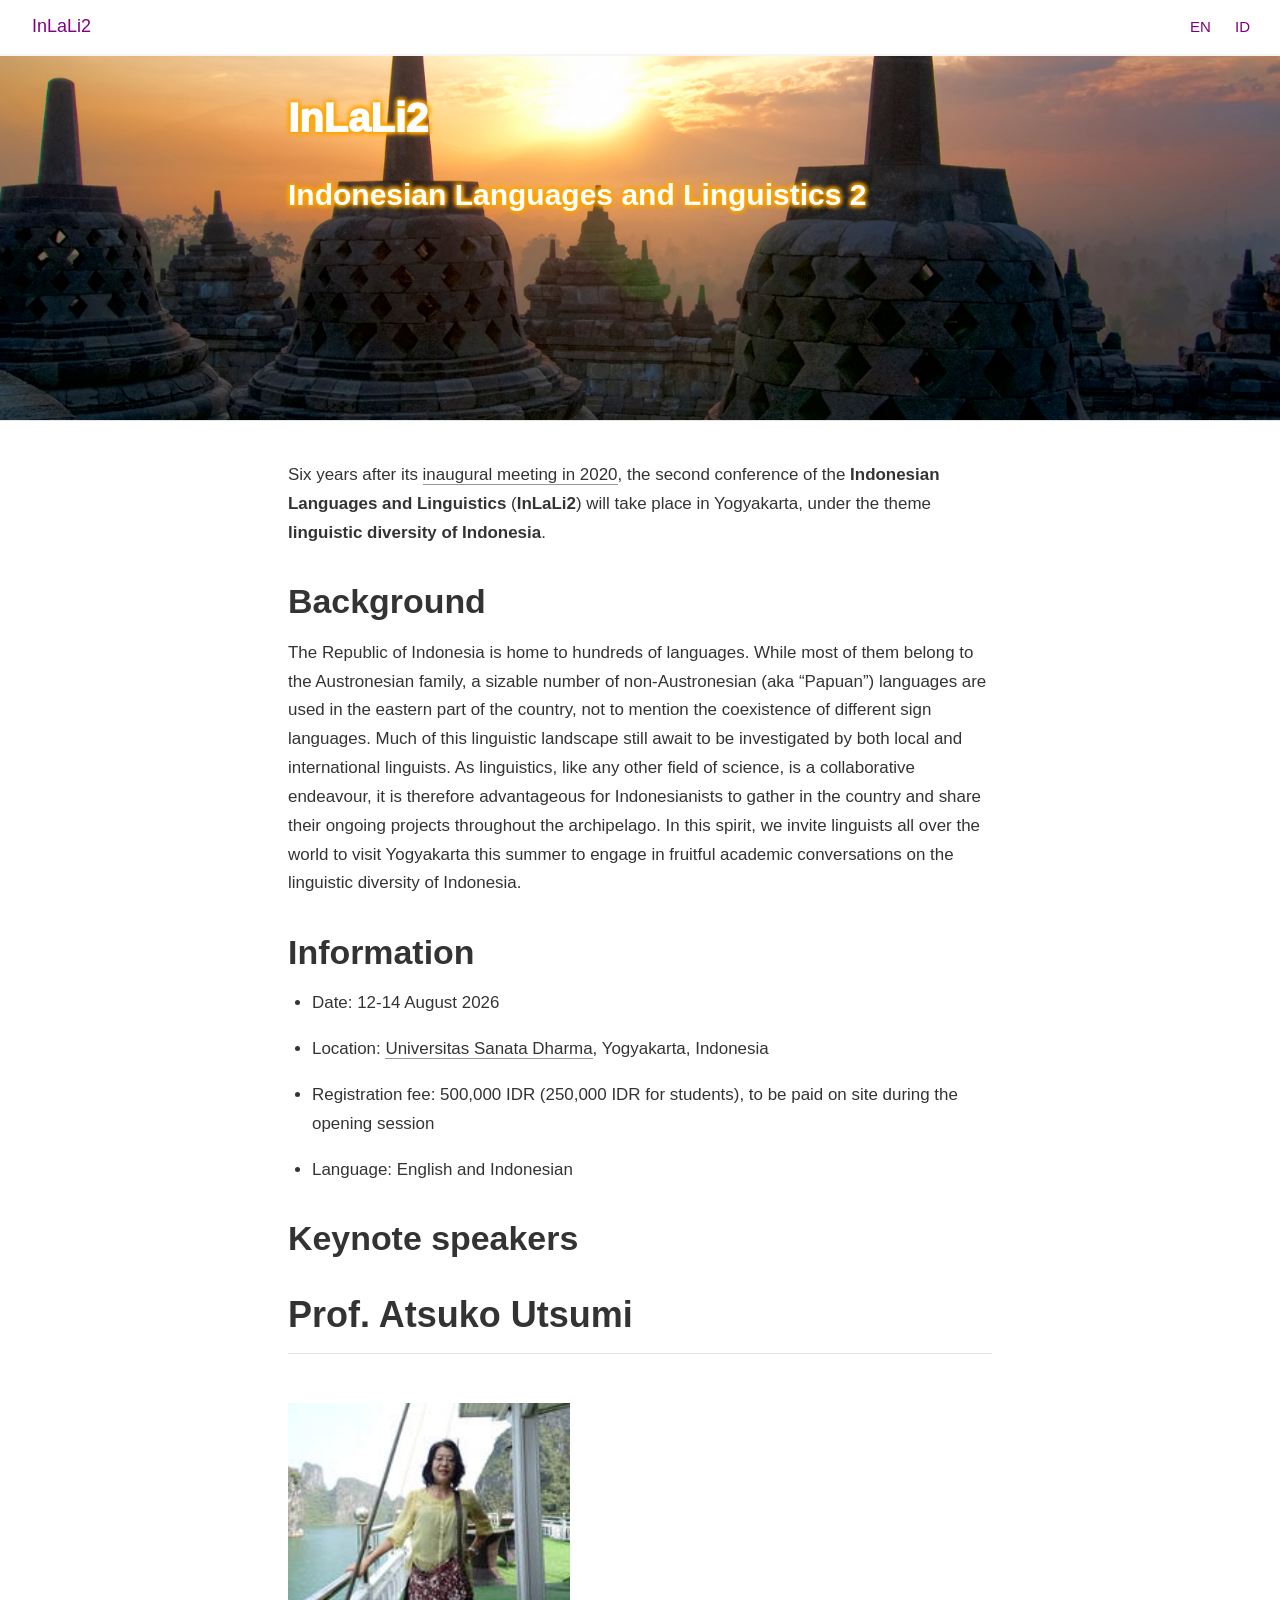
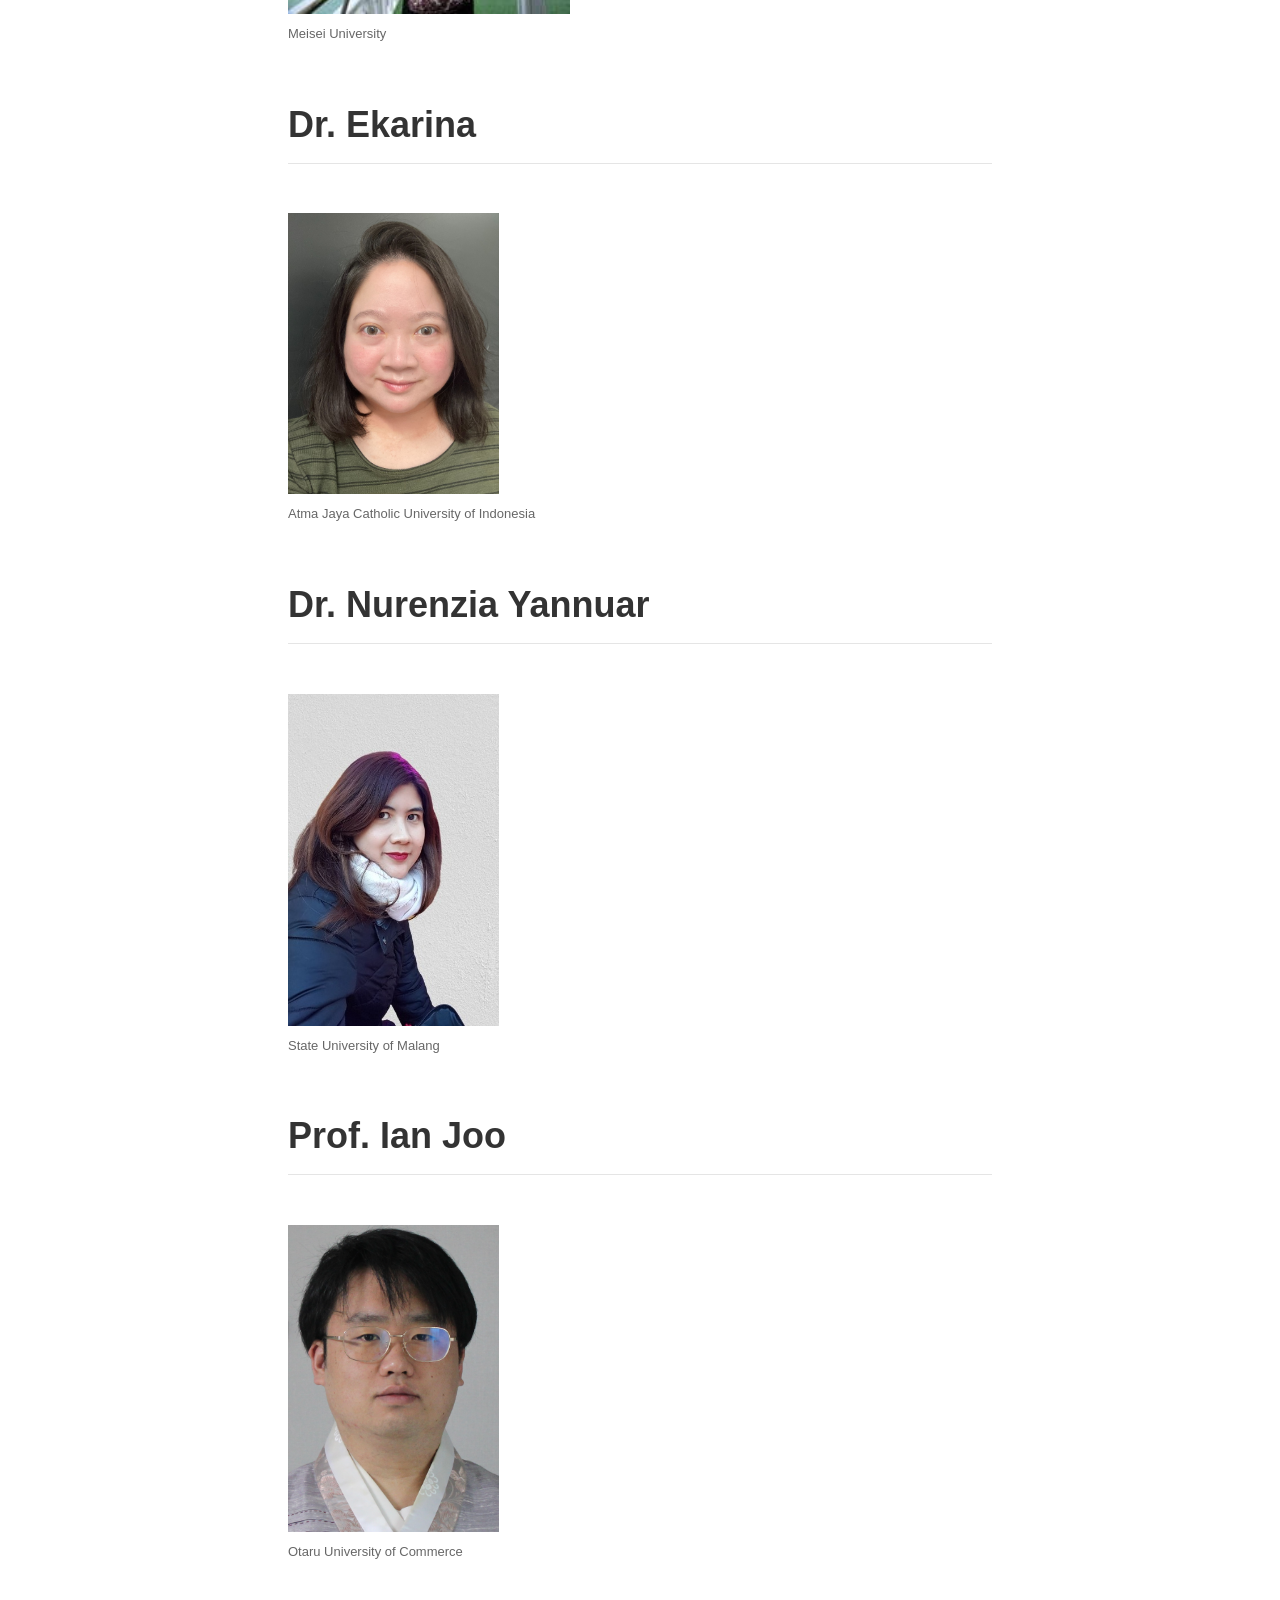
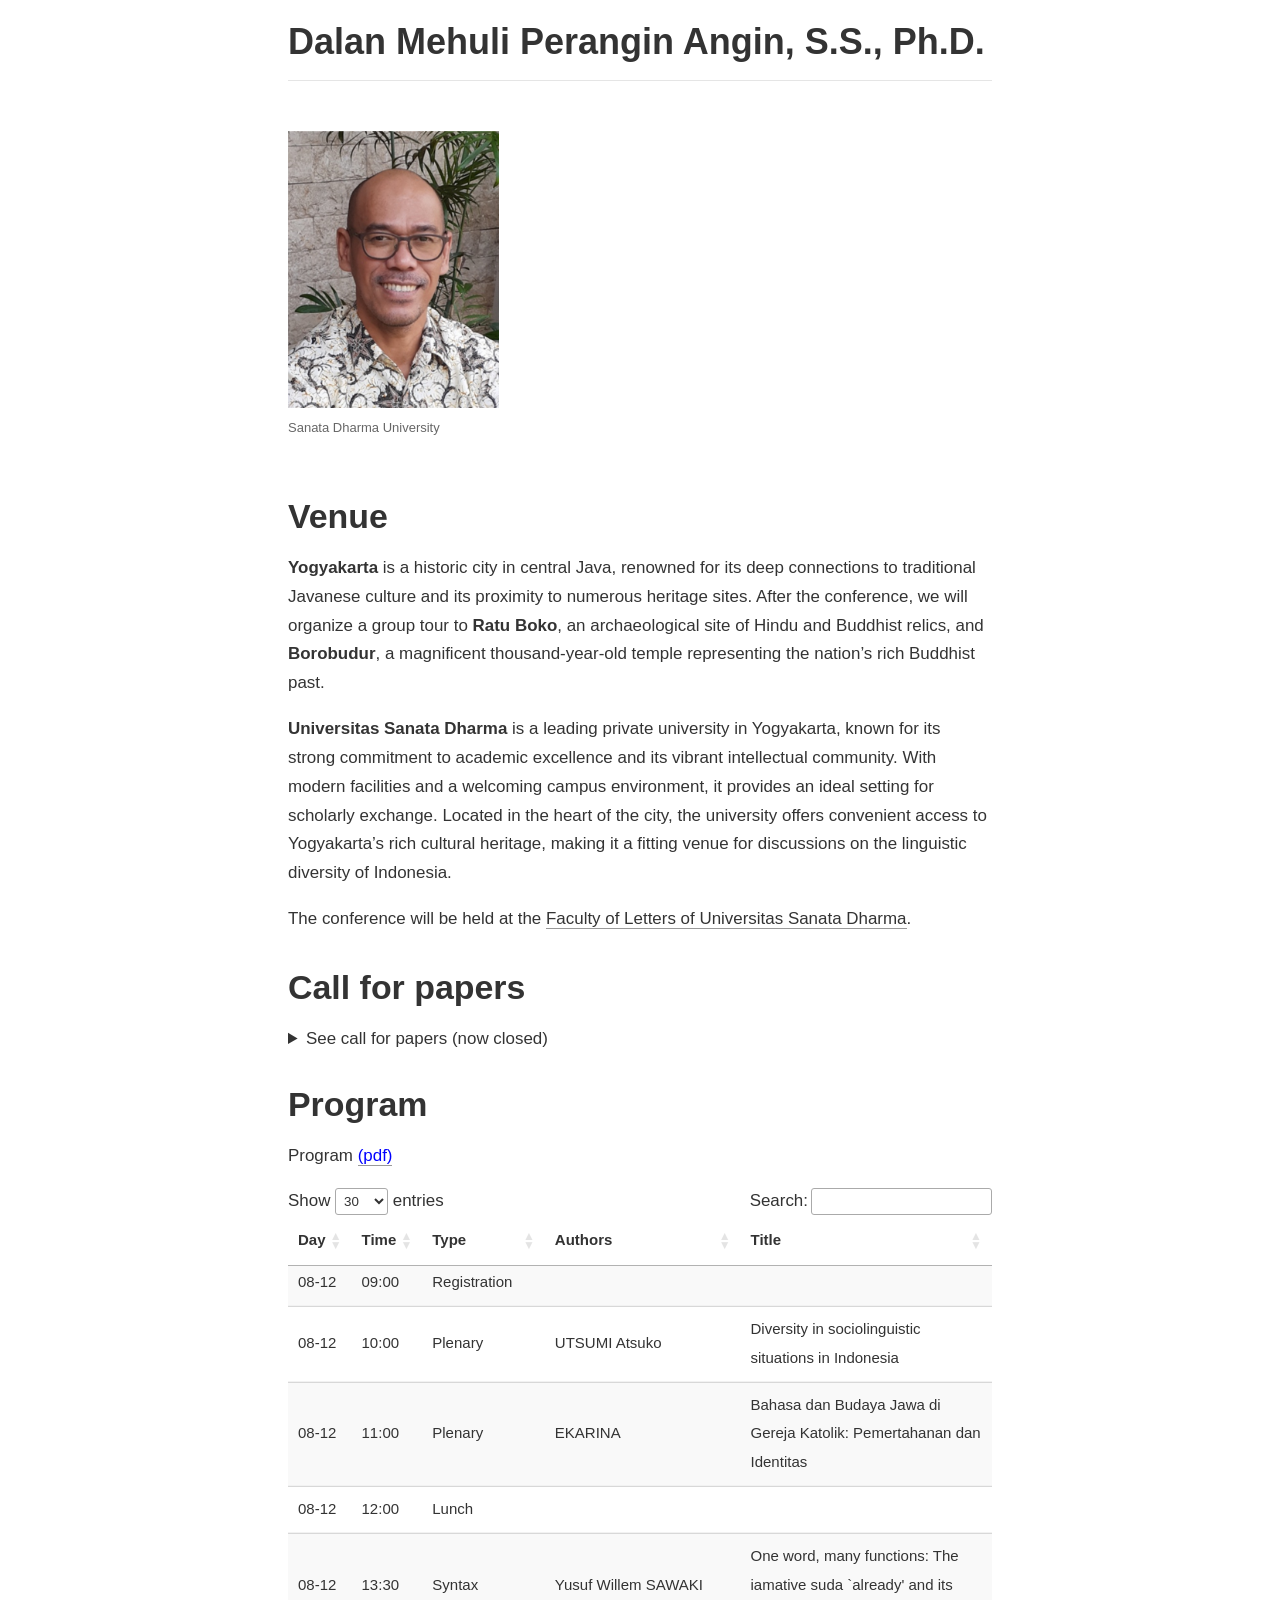
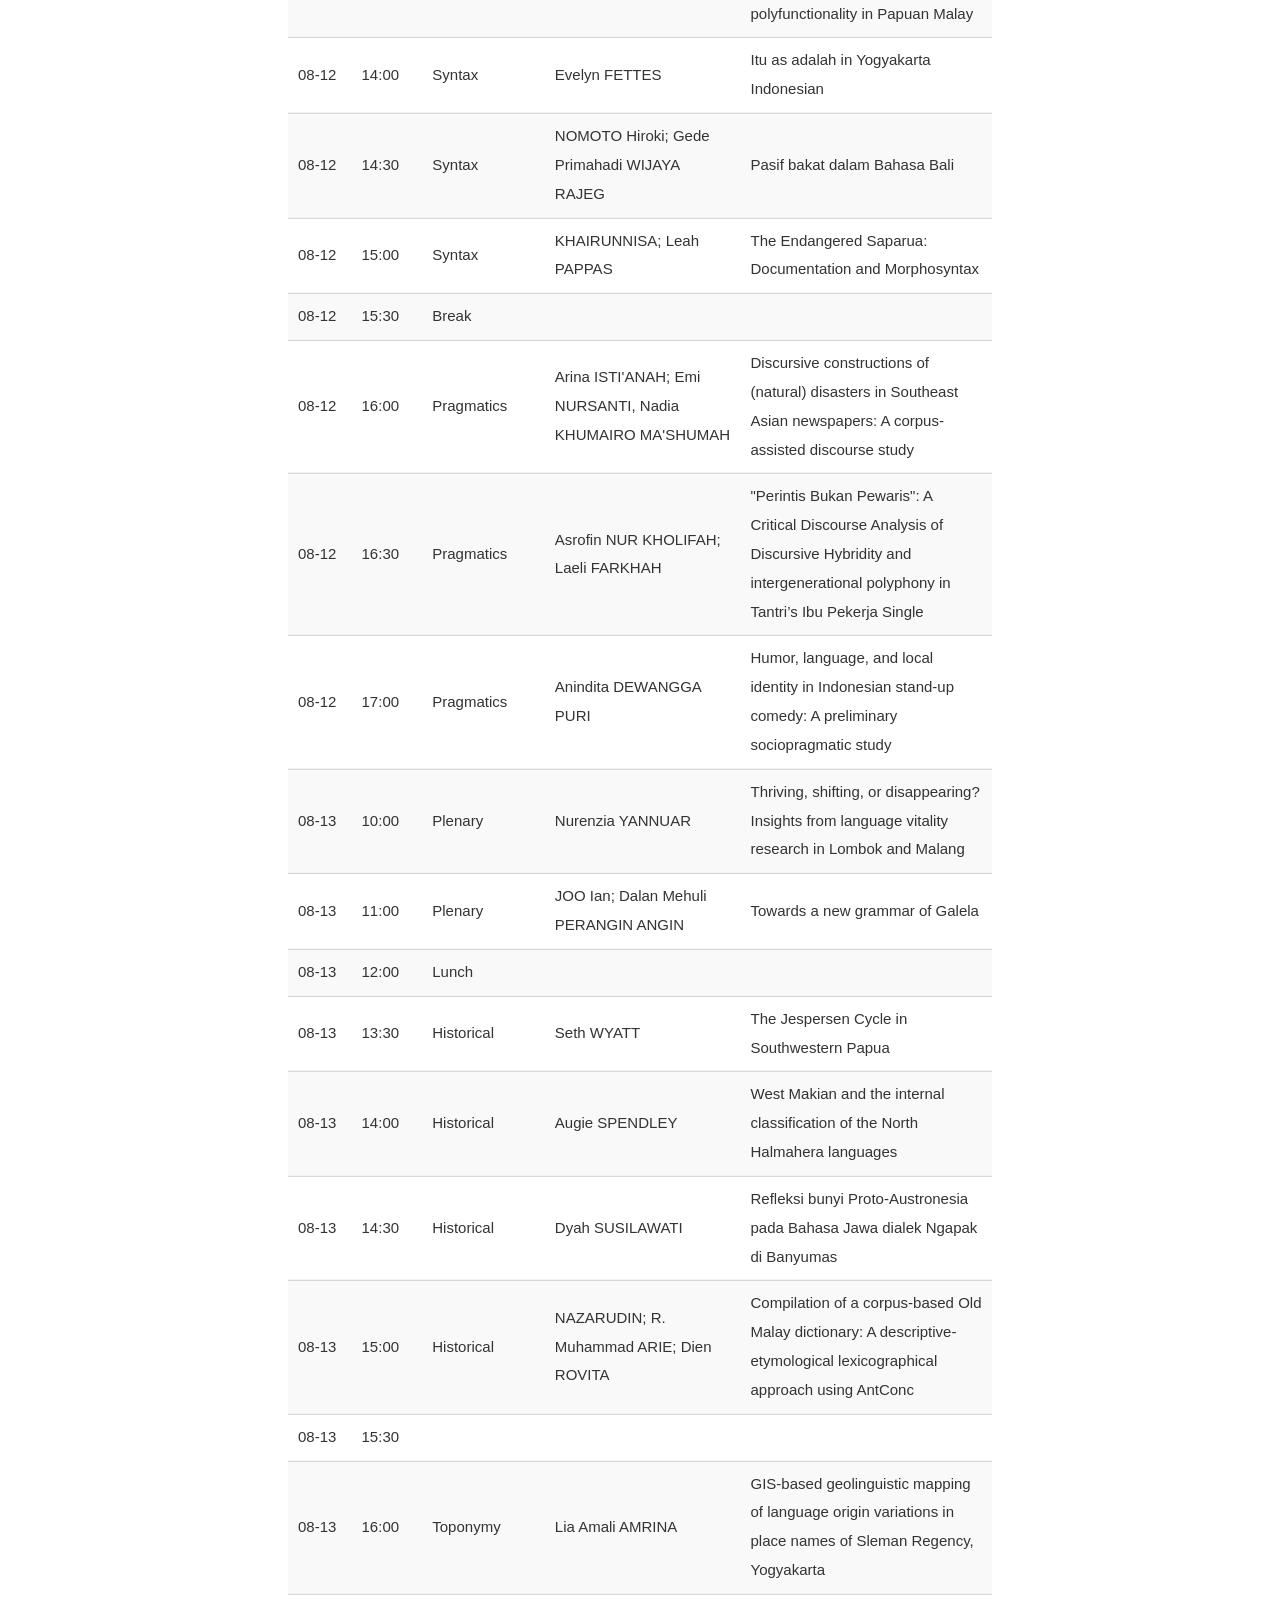
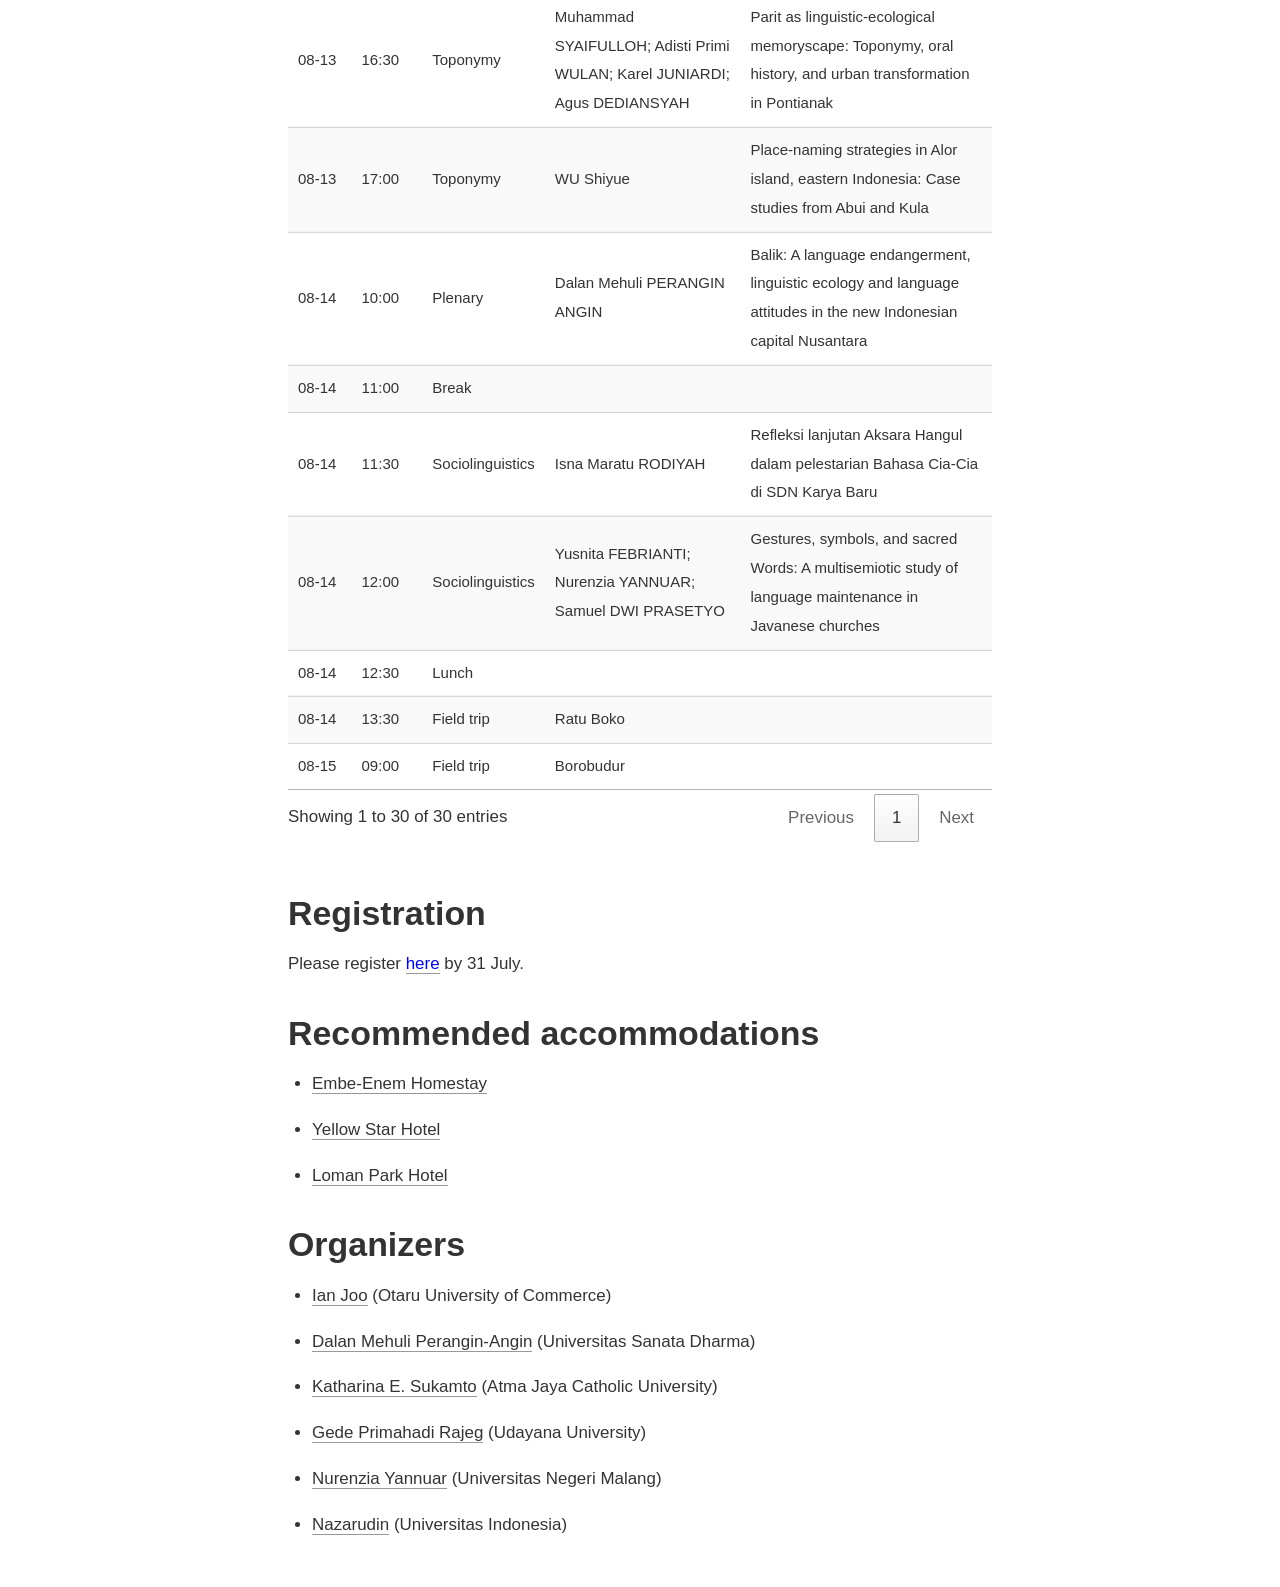
==== docs/index.html @ 6b59f776 "Program" ====
<!DOCTYPE html>

<html xmlns="http://www.w3.org/1999/xhtml" lang="" xml:lang="">

<head>
  <meta charset="utf-8"/>
  <meta name="viewport" content="width=device-width, initial-scale=1"/>
  <meta http-equiv="X-UA-Compatible" content="IE=Edge,chrome=1"/>
  <meta name="generator" content="distill" />

  <style type="text/css">
  /* Hide doc at startup (prevent jankiness while JS renders/transforms) */
  body {
    visibility: hidden;
  }
  </style>

 <!--radix_placeholder_import_source-->
 <!--/radix_placeholder_import_source-->

<style type="text/css">code{white-space: pre;}</style>
<style type="text/css" data-origin="pandoc">
html { -webkit-text-size-adjust: 100%; }
pre > code.sourceCode { white-space: pre; position: relative; }
pre > code.sourceCode > span { display: inline-block; line-height: 1.25; }
pre > code.sourceCode > span:empty { height: 1.2em; }
.sourceCode { overflow: visible; }
code.sourceCode > span { color: inherit; text-decoration: inherit; }
div.sourceCode { margin: 1em 0; }
pre.sourceCode { margin: 0; }
@media screen {
div.sourceCode { overflow: auto; }
}
@media print {
pre > code.sourceCode { white-space: pre-wrap; }
pre > code.sourceCode > span { text-indent: -5em; padding-left: 5em; }
}
pre.numberSource code
  { counter-reset: source-line 0; }
pre.numberSource code > span
  { position: relative; left: -4em; counter-increment: source-line; }
pre.numberSource code > span > a:first-child::before
  { content: counter(source-line);
    position: relative; left: -1em; text-align: right; vertical-align: baseline;
    border: none; display: inline-block;
    -webkit-touch-callout: none; -webkit-user-select: none;
    -khtml-user-select: none; -moz-user-select: none;
    -ms-user-select: none; user-select: none;
    padding: 0 4px; width: 4em;
    color: #aaaaaa;
  }
pre.numberSource { margin-left: 3em; border-left: 1px solid #aaaaaa;  padding-left: 4px; }
div.sourceCode
  { color: #00769e; background-color: #f1f3f5; }
@media screen {
pre > code.sourceCode > span > a:first-child::before { text-decoration: underline; }
}
code span { color: #00769e; } /* Normal */
code span.al { color: #ad0000; } /* Alert */
code span.an { color: #5e5e5e; } /* Annotation */
code span.at { color: #657422; } /* Attribute */
code span.bn { color: #ad0000; } /* BaseN */
code span.bu { } /* BuiltIn */
code span.cf { color: #00769e; } /* ControlFlow */
code span.ch { color: #20794d; } /* Char */
code span.cn { color: #8f5902; } /* Constant */
code span.co { color: #5e5e5e; } /* Comment */
code span.cv { color: #5e5e5e; font-style: italic; } /* CommentVar */
code span.do { color: #5e5e5e; font-style: italic; } /* Documentation */
code span.dt { color: #ad0000; } /* DataType */
code span.dv { color: #ad0000; } /* DecVal */
code span.er { color: #ad0000; } /* Error */
code span.ex { } /* Extension */
code span.fl { color: #ad0000; } /* Float */
code span.fu { color: #4758ab; } /* Function */
code span.im { } /* Import */
code span.in { color: #5e5e5e; } /* Information */
code span.kw { color: #00769e; } /* Keyword */
code span.op { color: #5e5e5e; } /* Operator */
code span.ot { color: #00769e; } /* Other */
code span.pp { color: #ad0000; } /* Preprocessor */
code span.sc { color: #5e5e5e; } /* SpecialChar */
code span.ss { color: #20794d; } /* SpecialString */
code span.st { color: #20794d; } /* String */
code span.va { color: #111111; } /* Variable */
code span.vs { color: #20794d; } /* VerbatimString */
code span.wa { color: #5e5e5e; font-style: italic; } /* Warning */
</style>


  <!--radix_placeholder_meta_tags-->
  <title>InLaLi2</title>




  <!--  https://developers.facebook.com/docs/sharing/webmasters#markup -->
  <meta property="og:title" content="InLaLi2"/>
  <meta property="og:type" content="article"/>
  <meta property="og:locale" content="en_US"/>
  <meta property="og:site_name" content="InLaLi2"/>

  <!--  https://dev.twitter.com/cards/types/summary -->
  <meta property="twitter:card" content="summary"/>
  <meta property="twitter:title" content="InLaLi2"/>

  <!--/radix_placeholder_meta_tags-->
  <!--radix_placeholder_rmarkdown_metadata-->

  <script type="text/json" id="radix-rmarkdown-metadata">
  {"type":"list","attributes":{"names":{"type":"character","attributes":{},"value":["title","subtitle","site"]}},"value":[{"type":"character","attributes":{},"value":["InLaLi2"]},{"type":"character","attributes":{},"value":["Indonesian Languages and Linguistics 2"]},{"type":"character","attributes":{},"value":["distill::distill_website"]}]}
  </script>
  <!--/radix_placeholder_rmarkdown_metadata-->
  <!--radix_placeholder_navigation_in_header-->
  <meta name="distill:offset" content=""/>

  <script type="application/javascript">

    window.headroom_prevent_pin = false;

    window.document.addEventListener("DOMContentLoaded", function (event) {

      // initialize headroom for banner
      var header = $('header').get(0);
      var headerHeight = header.offsetHeight;
      var headroom = new Headroom(header, {
        tolerance: 5,
        onPin : function() {
          if (window.headroom_prevent_pin) {
            window.headroom_prevent_pin = false;
            headroom.unpin();
          }
        }
      });
      headroom.init();
      if(window.location.hash)
        headroom.unpin();
      $(header).addClass('headroom--transition');

      // offset scroll location for banner on hash change
      // (see: https://github.com/WickyNilliams/headroom.js/issues/38)
      window.addEventListener("hashchange", function(event) {
        window.scrollTo(0, window.pageYOffset - (headerHeight + 25));
      });

      // responsive menu
      $('.distill-site-header').each(function(i, val) {
        var topnav = $(this);
        var toggle = topnav.find('.nav-toggle');
        toggle.on('click', function() {
          topnav.toggleClass('responsive');
        });
      });

      // nav dropdowns
      $('.nav-dropbtn').click(function(e) {
        $(this).next('.nav-dropdown-content').toggleClass('nav-dropdown-active');
        $(this).parent().siblings('.nav-dropdown')
           .children('.nav-dropdown-content').removeClass('nav-dropdown-active');
      });
      $("body").click(function(e){
        $('.nav-dropdown-content').removeClass('nav-dropdown-active');
      });
      $(".nav-dropdown").click(function(e){
        e.stopPropagation();
      });
    });
  </script>

  <style type="text/css">

  /* Theme (user-documented overrideables for nav appearance) */

  .distill-site-nav {
    color: rgba(255, 255, 255, 0.8);
    background-color: #0F2E3D;
    font-size: 15px;
    font-weight: 300;
  }

  .distill-site-nav a {
    color: inherit;
    text-decoration: none;
  }

  .distill-site-nav a:hover {
    color: white;
  }

  @media print {
    .distill-site-nav {
      display: none;
    }
  }

  .distill-site-header {

  }

  .distill-site-footer {

  }


  /* Site Header */

  .distill-site-header {
    width: 100%;
    box-sizing: border-box;
    z-index: 3;
  }

  .distill-site-header .nav-left {
    display: inline-block;
    margin-left: 8px;
  }

  @media screen and (max-width: 768px) {
    .distill-site-header .nav-left {
      margin-left: 0;
    }
  }


  .distill-site-header .nav-right {
    float: right;
    margin-right: 8px;
  }

  .distill-site-header a,
  .distill-site-header .title {
    display: inline-block;
    text-align: center;
    padding: 14px 10px 14px 10px;
  }

  .distill-site-header .title {
    font-size: 18px;
    min-width: 150px;
  }

  .distill-site-header .logo {
    padding: 0;
  }

  .distill-site-header .logo img {
    display: none;
    max-height: 20px;
    width: auto;
    margin-bottom: -4px;
  }

  .distill-site-header .nav-image img {
    max-height: 18px;
    width: auto;
    display: inline-block;
    margin-bottom: -3px;
  }



  @media screen and (min-width: 1000px) {
    .distill-site-header .logo img {
      display: inline-block;
    }
    .distill-site-header .nav-left {
      margin-left: 20px;
    }
    .distill-site-header .nav-right {
      margin-right: 20px;
    }
    .distill-site-header .title {
      padding-left: 12px;
    }
  }


  .distill-site-header .nav-toggle {
    display: none;
  }

  .nav-dropdown {
    display: inline-block;
    position: relative;
  }

  .nav-dropdown .nav-dropbtn {
    border: none;
    outline: none;
    color: rgba(255, 255, 255, 0.8);
    padding: 16px 10px;
    background-color: transparent;
    font-family: inherit;
    font-size: inherit;
    font-weight: inherit;
    margin: 0;
    margin-top: 1px;
    z-index: 2;
  }

  .nav-dropdown-content {
    display: none;
    position: absolute;
    background-color: white;
    min-width: 200px;
    border: 1px solid rgba(0,0,0,0.15);
    border-radius: 4px;
    box-shadow: 0px 8px 16px 0px rgba(0,0,0,0.1);
    z-index: 1;
    margin-top: 2px;
    white-space: nowrap;
    padding-top: 4px;
    padding-bottom: 4px;
  }

  .nav-dropdown-content hr {
    margin-top: 4px;
    margin-bottom: 4px;
    border: none;
    border-bottom: 1px solid rgba(0, 0, 0, 0.1);
  }

  .nav-dropdown-active {
    display: block;
  }

  .nav-dropdown-content a, .nav-dropdown-content .nav-dropdown-header {
    color: black;
    padding: 6px 24px;
    text-decoration: none;
    display: block;
    text-align: left;
  }

  .nav-dropdown-content .nav-dropdown-header {
    display: block;
    padding: 5px 24px;
    padding-bottom: 0;
    text-transform: uppercase;
    font-size: 14px;
    color: #999999;
    white-space: nowrap;
  }

  .nav-dropdown:hover .nav-dropbtn {
    color: white;
  }

  .nav-dropdown-content a:hover {
    background-color: #ddd;
    color: black;
  }

  .nav-right .nav-dropdown-content {
    margin-left: -45%;
    right: 0;
  }

  @media screen and (max-width: 768px) {
    .distill-site-header a, .distill-site-header .nav-dropdown  {display: none;}
    .distill-site-header a.nav-toggle {
      float: right;
      display: block;
    }
    .distill-site-header .title {
      margin-left: 0;
    }
    .distill-site-header .nav-right {
      margin-right: 0;
    }
    .distill-site-header {
      overflow: hidden;
    }
    .nav-right .nav-dropdown-content {
      margin-left: 0;
    }
  }


  @media screen and (max-width: 768px) {
    .distill-site-header.responsive {position: relative; min-height: 500px; }
    .distill-site-header.responsive a.nav-toggle {
      position: absolute;
      right: 0;
      top: 0;
    }
    .distill-site-header.responsive a,
    .distill-site-header.responsive .nav-dropdown {
      display: block;
      text-align: left;
    }
    .distill-site-header.responsive .nav-left,
    .distill-site-header.responsive .nav-right {
      width: 100%;
    }
    .distill-site-header.responsive .nav-dropdown {float: none;}
    .distill-site-header.responsive .nav-dropdown-content {position: relative;}
    .distill-site-header.responsive .nav-dropdown .nav-dropbtn {
      display: block;
      width: 100%;
      text-align: left;
    }
  }

  /* Site Footer */

  .distill-site-footer {
    width: 100%;
    overflow: hidden;
    box-sizing: border-box;
    z-index: 3;
    margin-top: 30px;
    padding-top: 30px;
    padding-bottom: 30px;
    text-align: center;
  }

  /* Headroom */

  d-title {
    padding-top: 6rem;
  }

  @media print {
    d-title {
      padding-top: 4rem;
    }
  }

  .headroom {
    z-index: 1000;
    position: fixed;
    top: 0;
    left: 0;
    right: 0;
  }

  .headroom--transition {
    transition: all .4s ease-in-out;
  }

  .headroom--unpinned {
    top: -100px;
  }

  .headroom--pinned {
    top: 0;
  }

  /* adjust viewport for navbar height */
  /* helps vertically center bootstrap (non-distill) content */
  .min-vh-100 {
    min-height: calc(100vh - 100px) !important;
  }

  </style>

  <script src="site_libs/jquery-3.6.0/jquery-3.6.0.min.js"></script>
  <link href="site_libs/font-awesome-6.5.2/css/all.min.css" rel="stylesheet"/>
  <link href="site_libs/font-awesome-6.5.2/css/v4-shims.min.css" rel="stylesheet"/>
  <script src="site_libs/headroom-0.9.4/headroom.min.js"></script>
  <script src="site_libs/autocomplete-0.37.1/autocomplete.min.js"></script>
  <script src="site_libs/fuse-6.4.1/fuse.min.js"></script>

  <script type="application/javascript">

  function getMeta(metaName) {
    var metas = document.getElementsByTagName('meta');
    for (let i = 0; i < metas.length; i++) {
      if (metas[i].getAttribute('name') === metaName) {
        return metas[i].getAttribute('content');
      }
    }
    return '';
  }

  function offsetURL(url) {
    var offset = getMeta('distill:offset');
    return offset ? offset + '/' + url : url;
  }

  function createFuseIndex() {

    // create fuse index
    var options = {
      keys: [
        { name: 'title', weight: 20 },
        { name: 'categories', weight: 15 },
        { name: 'description', weight: 10 },
        { name: 'contents', weight: 5 },
      ],
      ignoreLocation: true,
      threshold: 0
    };
    var fuse = new window.Fuse([], options);

    // fetch the main search.json
    return fetch(offsetURL('search.json'))
      .then(function(response) {
        if (response.status == 200) {
          return response.json().then(function(json) {
            // index main articles
            json.articles.forEach(function(article) {
              fuse.add(article);
            });
            // download collections and index their articles
            return Promise.all(json.collections.map(function(collection) {
              return fetch(offsetURL(collection)).then(function(response) {
                if (response.status === 200) {
                  return response.json().then(function(articles) {
                    articles.forEach(function(article) {
                      fuse.add(article);
                    });
                  })
                } else {
                  return Promise.reject(
                    new Error('Unexpected status from search index request: ' +
                              response.status)
                  );
                }
              });
            })).then(function() {
              return fuse;
            });
          });

        } else {
          return Promise.reject(
            new Error('Unexpected status from search index request: ' +
                        response.status)
          );
        }
      });
  }

  window.document.addEventListener("DOMContentLoaded", function (event) {

    // get search element (bail if we don't have one)
    var searchEl = window.document.getElementById('distill-search');
    if (!searchEl)
      return;

    createFuseIndex()
      .then(function(fuse) {

        // make search box visible
        searchEl.classList.remove('hidden');

        // initialize autocomplete
        var options = {
          autoselect: true,
          hint: false,
          minLength: 2,
        };
        window.autocomplete(searchEl, options, [{
          source: function(query, callback) {
            const searchOptions = {
              isCaseSensitive: false,
              shouldSort: true,
              minMatchCharLength: 2,
              limit: 10,
            };
            var results = fuse.search(query, searchOptions);
            callback(results
              .map(function(result) { return result.item; })
            );
          },
          templates: {
            suggestion: function(suggestion) {
              var img = suggestion.preview && Object.keys(suggestion.preview).length > 0
                ? `<img src="${offsetURL(suggestion.preview)}"</img>`
                : '';
              var html = `
                <div class="search-item">
                  <h3>${suggestion.title}</h3>
                  <div class="search-item-description">
                    ${suggestion.description || ''}
                  </div>
                  <div class="search-item-preview">
                    ${img}
                  </div>
                </div>
              `;
              return html;
            }
          }
        }]).on('autocomplete:selected', function(event, suggestion) {
          window.location.href = offsetURL(suggestion.path);
        });
        // remove inline display style on autocompleter (we want to
        // manage responsive display via css)
        $('.algolia-autocomplete').css("display", "");
      })
      .catch(function(error) {
        console.log(error);
      });

  });

  </script>

  <style type="text/css">

  .nav-search {
    font-size: x-small;
  }

  /* Algolioa Autocomplete */

  .algolia-autocomplete {
    display: inline-block;
    margin-left: 10px;
    vertical-align: sub;
    background-color: white;
    color: black;
    padding: 6px;
    padding-top: 8px;
    padding-bottom: 0;
    border-radius: 6px;
    border: 1px #0F2E3D solid;
    width: 180px;
  }


  @media screen and (max-width: 768px) {
    .distill-site-nav .algolia-autocomplete {
      display: none;
      visibility: hidden;
    }
    .distill-site-nav.responsive .algolia-autocomplete {
      display: inline-block;
      visibility: visible;
    }
    .distill-site-nav.responsive .algolia-autocomplete .aa-dropdown-menu {
      margin-left: 0;
      width: 400px;
      max-height: 400px;
    }
  }

  .algolia-autocomplete .aa-input, .algolia-autocomplete .aa-hint {
    width: 90%;
    outline: none;
    border: none;
  }

  .algolia-autocomplete .aa-hint {
    color: #999;
  }
  .algolia-autocomplete .aa-dropdown-menu {
    width: 550px;
    max-height: 70vh;
    overflow-x: visible;
    overflow-y: scroll;
    padding: 5px;
    margin-top: 3px;
    margin-left: -150px;
    background-color: #fff;
    border-radius: 5px;
    border: 1px solid #999;
    border-top: none;
  }

  .algolia-autocomplete .aa-dropdown-menu .aa-suggestion {
    cursor: pointer;
    padding: 5px 4px;
    border-bottom: 1px solid #eee;
  }

  .algolia-autocomplete .aa-dropdown-menu .aa-suggestion:last-of-type {
    border-bottom: none;
    margin-bottom: 2px;
  }

  .algolia-autocomplete .aa-dropdown-menu .aa-suggestion .search-item {
    overflow: hidden;
    font-size: 0.8em;
    line-height: 1.4em;
  }

  .algolia-autocomplete .aa-dropdown-menu .aa-suggestion .search-item h3 {
    font-size: 1rem;
    margin-block-start: 0;
    margin-block-end: 5px;
  }

  .algolia-autocomplete .aa-dropdown-menu .aa-suggestion .search-item-description {
    display: inline-block;
    overflow: hidden;
    height: 2.8em;
    width: 80%;
    margin-right: 4%;
  }

  .algolia-autocomplete .aa-dropdown-menu .aa-suggestion .search-item-preview {
    display: inline-block;
    width: 15%;
  }

  .algolia-autocomplete .aa-dropdown-menu .aa-suggestion .search-item-preview img {
    height: 3em;
    width: auto;
    display: none;
  }

  .algolia-autocomplete .aa-dropdown-menu .aa-suggestion .search-item-preview img[src] {
    display: initial;
  }

  .algolia-autocomplete .aa-dropdown-menu .aa-suggestion.aa-cursor {
    background-color: #eee;
  }
  .algolia-autocomplete .aa-dropdown-menu .aa-suggestion em {
    font-weight: bold;
    font-style: normal;
  }

  </style>


  <!--/radix_placeholder_navigation_in_header-->
  <!--radix_placeholder_distill-->

  <style type="text/css">

  body {
    background-color: white;
  }

  .pandoc-table {
    width: 100%;
  }

  .pandoc-table>caption {
    margin-bottom: 10px;
  }

  .pandoc-table th:not([align]) {
    text-align: left;
  }

  .pagedtable-footer {
    font-size: 15px;
  }

  d-byline .byline {
    grid-template-columns: 2fr 2fr;
  }

  d-byline .byline h3 {
    margin-block-start: 1.5em;
  }

  d-byline .byline .authors-affiliations h3 {
    margin-block-start: 0.5em;
  }

  .authors-affiliations .orcid-id {
    width: 16px;
    height:16px;
    margin-left: 4px;
    margin-right: 4px;
    vertical-align: middle;
    padding-bottom: 2px;
  }

  d-title .dt-tags {
    margin-top: 1em;
    grid-column: text;
  }

  .dt-tags .dt-tag {
    text-decoration: none;
    display: inline-block;
    color: rgba(0,0,0,0.6);
    padding: 0em 0.4em;
    margin-right: 0.5em;
    margin-bottom: 0.4em;
    font-size: 70%;
    border: 1px solid rgba(0,0,0,0.2);
    border-radius: 3px;
    text-transform: uppercase;
    font-weight: 500;
  }

  d-article table.gt_table td,
  d-article table.gt_table th {
    border-bottom: none;
    font-size: 100%;
  }

  .html-widget {
    margin-bottom: 2.0em;
  }

  .l-screen-inset {
    padding-right: 16px;
  }

  .l-screen .caption {
    margin-left: 10px;
  }

  .shaded {
    background: rgb(247, 247, 247);
    padding-top: 20px;
    padding-bottom: 20px;
    border-top: 1px solid rgba(0, 0, 0, 0.1);
    border-bottom: 1px solid rgba(0, 0, 0, 0.1);
  }

  .shaded .html-widget {
    margin-bottom: 0;
    border: 1px solid rgba(0, 0, 0, 0.1);
  }

  .shaded .shaded-content {
    background: white;
  }

  .text-output {
    margin-top: 0;
    line-height: 1.5em;
  }

  .hidden {
    display: none !important;
  }

  hr.section-separator {
    border: none;
    border-top: 1px solid rgba(0, 0, 0, 0.1);
    margin: 0px;
  }


  d-byline {
    border-top: none;
  }

  d-article {
    padding-top: 2.5rem;
    padding-bottom: 30px;
    border-top: none;
  }

  d-appendix {
    padding-top: 30px;
  }

  d-article>p>img {
    width: 100%;
  }

  d-article h2 {
    margin: 1rem 0 1.5rem 0;
  }

  d-article h3 {
    margin-top: 1.5rem;
  }

  d-article iframe {
    border: 1px solid rgba(0, 0, 0, 0.1);
    margin-bottom: 2.0em;
    width: 100%;
  }

  /* Tweak code blocks */

  d-article div.sourceCode code,
  d-article pre code {
    font-family: Consolas, Monaco, 'Andale Mono', 'Ubuntu Mono', monospace;
  }

  d-article pre,
  d-article div.sourceCode,
  d-article div.sourceCode pre {
    overflow: auto;
  }

  d-article div.sourceCode {
    background-color: white;
  }

  d-article div.sourceCode pre {
    padding-left: 10px;
    font-size: 12px;
    border-left: 2px solid rgba(0,0,0,0.1);
  }

  d-article pre {
    font-size: 12px;
    color: black;
    background: none;
    margin-top: 0;
    text-align: left;
    white-space: pre;
    word-spacing: normal;
    word-break: normal;
    word-wrap: normal;
    line-height: 1.5;

    -moz-tab-size: 4;
    -o-tab-size: 4;
    tab-size: 4;

    -webkit-hyphens: none;
    -moz-hyphens: none;
    -ms-hyphens: none;
    hyphens: none;
  }

  d-article pre a {
    border-bottom: none;
  }

  d-article pre a:hover {
    border-bottom: none;
    text-decoration: underline;
  }

  d-article details {
    grid-column: text;
    margin-bottom: 0.8em;
  }

  @media(min-width: 768px) {

  d-article pre,
  d-article div.sourceCode,
  d-article div.sourceCode pre {
    overflow: visible !important;
  }

  d-article div.sourceCode pre {
    padding-left: 18px;
    font-size: 14px;
  }

  /* tweak for Pandoc numbered line within distill */
  d-article pre.numberSource code > span {
      left: -2em;
  }

  d-article pre {
    font-size: 14px;
  }

  }

  figure img.external {
    background: white;
    border: 1px solid rgba(0, 0, 0, 0.1);
    box-shadow: 0 1px 8px rgba(0, 0, 0, 0.1);
    padding: 18px;
    box-sizing: border-box;
  }

  /* CSS for d-contents */

  .d-contents {
    grid-column: text;
    color: rgba(0,0,0,0.8);
    font-size: 0.9em;
    padding-bottom: 1em;
    margin-bottom: 1em;
    padding-bottom: 0.5em;
    margin-bottom: 1em;
    padding-left: 0.25em;
    justify-self: start;
  }

  @media(min-width: 1000px) {
    .d-contents.d-contents-float {
      height: 0;
      grid-column-start: 1;
      grid-column-end: 4;
      justify-self: center;
      padding-right: 3em;
      padding-left: 2em;
    }
  }

  .d-contents nav h3 {
    font-size: 18px;
    margin-top: 0;
    margin-bottom: 1em;
  }

  .d-contents li {
    list-style-type: none
  }

  .d-contents nav > ul {
    padding-left: 0;
  }

  .d-contents ul {
    padding-left: 1em
  }

  .d-contents nav ul li {
    margin-top: 0.6em;
    margin-bottom: 0.2em;
  }

  .d-contents nav a {
    font-size: 13px;
    border-bottom: none;
    text-decoration: none
    color: rgba(0, 0, 0, 0.8);
  }

  .d-contents nav a:hover {
    text-decoration: underline solid rgba(0, 0, 0, 0.6)
  }

  .d-contents nav > ul > li > a {
    font-weight: 600;
  }

  .d-contents nav > ul > li > ul {
    font-weight: inherit;
  }

  .d-contents nav > ul > li > ul > li {
    margin-top: 0.2em;
  }


  .d-contents nav ul {
    margin-top: 0;
    margin-bottom: 0.25em;
  }

  .d-article-with-toc h2:nth-child(2) {
    margin-top: 0;
  }


  /* Figure */

  .figure {
    position: relative;
    margin-bottom: 2.5em;
    margin-top: 1.5em;
  }

  .figure .caption {
    color: rgba(0, 0, 0, 0.6);
    font-size: 12px;
    line-height: 1.5em;
  }

  .figure img.external {
    background: white;
    border: 1px solid rgba(0, 0, 0, 0.1);
    box-shadow: 0 1px 8px rgba(0, 0, 0, 0.1);
    padding: 18px;
    box-sizing: border-box;
  }

  .figure .caption a {
    color: rgba(0, 0, 0, 0.6);
  }

  .figure .caption b,
  .figure .caption strong, {
    font-weight: 600;
    color: rgba(0, 0, 0, 1.0);
  }

  /* Citations */

  d-article .citation {
    color: inherit;
    cursor: inherit;
  }

  div.hanging-indent{
    margin-left: 1em; text-indent: -1em;
  }

  /* Citation hover box */

  .tippy-box[data-theme~=light-border] {
    background-color: rgba(250, 250, 250, 0.95);
  }

  .tippy-content > p {
    margin-bottom: 0;
    padding: 2px;
  }


  /* Tweak 1000px media break to show more text */

  @media(min-width: 1000px) {
    .base-grid,
    distill-header,
    d-title,
    d-abstract,
    d-article,
    d-appendix,
    distill-appendix,
    d-byline,
    d-footnote-list,
    d-citation-list,
    distill-footer {
      grid-template-columns: [screen-start] 1fr [page-start kicker-start] 80px [middle-start] 50px [text-start kicker-end] 65px 65px 65px 65px 65px 65px 65px 65px [text-end gutter-start] 65px [middle-end] 65px [page-end gutter-end] 1fr [screen-end];
      grid-column-gap: 16px;
    }

    .grid {
      grid-column-gap: 16px;
    }

    d-article {
      font-size: 1.06rem;
      line-height: 1.7em;
    }
    figure .caption, .figure .caption, figure figcaption {
      font-size: 13px;
    }
  }

  @media(min-width: 1180px) {
    .base-grid,
    distill-header,
    d-title,
    d-abstract,
    d-article,
    d-appendix,
    distill-appendix,
    d-byline,
    d-footnote-list,
    d-citation-list,
    distill-footer {
      grid-template-columns: [screen-start] 1fr [page-start kicker-start] 60px [middle-start] 60px [text-start kicker-end] 60px 60px 60px 60px 60px 60px 60px 60px [text-end gutter-start] 60px [middle-end] 60px [page-end gutter-end] 1fr [screen-end];
      grid-column-gap: 32px;
    }

    .grid {
      grid-column-gap: 32px;
    }
  }


  /* Get the citation styles for the appendix (not auto-injected on render since
     we do our own rendering of the citation appendix) */

  d-appendix .citation-appendix,
  .d-appendix .citation-appendix {
    font-size: 11px;
    line-height: 15px;
    border-left: 1px solid rgba(0, 0, 0, 0.1);
    padding-left: 18px;
    border: 1px solid rgba(0,0,0,0.1);
    background: rgba(0, 0, 0, 0.02);
    padding: 10px 18px;
    border-radius: 3px;
    color: rgba(150, 150, 150, 1);
    overflow: hidden;
    margin-top: -12px;
    white-space: pre-wrap;
    word-wrap: break-word;
  }

  /* Include appendix styles here so they can be overridden */

  d-appendix {
    contain: layout style;
    font-size: 0.8em;
    line-height: 1.7em;
    margin-top: 60px;
    margin-bottom: 0;
    border-top: 1px solid rgba(0, 0, 0, 0.1);
    color: rgba(0,0,0,0.5);
    padding-top: 60px;
    padding-bottom: 48px;
  }

  d-appendix h3 {
    grid-column: page-start / text-start;
    font-size: 15px;
    font-weight: 500;
    margin-top: 1em;
    margin-bottom: 0;
    color: rgba(0,0,0,0.65);
  }

  d-appendix h3 + * {
    margin-top: 1em;
  }

  d-appendix ol {
    padding: 0 0 0 15px;
  }

  @media (min-width: 768px) {
    d-appendix ol {
      padding: 0 0 0 30px;
      margin-left: -30px;
    }
  }

  d-appendix li {
    margin-bottom: 1em;
  }

  d-appendix a {
    color: rgba(0, 0, 0, 0.6);
  }

  d-appendix > * {
    grid-column: text;
  }

  d-appendix > d-footnote-list,
  d-appendix > d-citation-list,
  d-appendix > distill-appendix {
    grid-column: screen;
  }

  /* Include footnote styles here so they can be overridden */

  d-footnote-list {
    contain: layout style;
  }

  d-footnote-list > * {
    grid-column: text;
  }

  d-footnote-list a.footnote-backlink {
    color: rgba(0,0,0,0.3);
    padding-left: 0.5em;
  }



  /* Anchor.js */

  .anchorjs-link {
    /*transition: all .25s linear; */
    text-decoration: none;
    border-bottom: none;
  }
  *:hover > .anchorjs-link {
    margin-left: -1.125em !important;
    text-decoration: none;
    border-bottom: none;
  }

  /* Social footer */

  .social_footer {
    margin-top: 30px;
    margin-bottom: 0;
    color: rgba(0,0,0,0.67);
  }

  .disqus-comments {
    margin-right: 30px;
  }

  .disqus-comment-count {
    border-bottom: 1px solid rgba(0, 0, 0, 0.4);
    cursor: pointer;
  }

  #disqus_thread {
    margin-top: 30px;
  }

  .article-sharing a {
    border-bottom: none;
    margin-right: 8px;
  }

  .article-sharing a:hover {
    border-bottom: none;
  }

  .sidebar-section.subscribe {
    font-size: 12px;
    line-height: 1.6em;
  }

  .subscribe p {
    margin-bottom: 0.5em;
  }


  .article-footer .subscribe {
    font-size: 15px;
    margin-top: 45px;
  }


  .sidebar-section.custom {
    font-size: 12px;
    line-height: 1.6em;
  }

  .custom p {
    margin-bottom: 0.5em;
  }

  /* Styles for listing layout (hide title) */
  .layout-listing d-title, .layout-listing .d-title {
    display: none;
  }

  /* Styles for posts lists (not auto-injected) */


  .posts-with-sidebar {
    padding-left: 45px;
    padding-right: 45px;
  }

  .posts-list .description h2,
  .posts-list .description p {
    font-family: -apple-system, BlinkMacSystemFont, "Segoe UI", Roboto, Oxygen, Ubuntu, Cantarell, "Fira Sans", "Droid Sans", "Helvetica Neue", Arial, sans-serif;
  }

  .posts-list .description h2 {
    font-weight: 700;
    border-bottom: none;
    padding-bottom: 0;
  }

  .posts-list h2.post-tag {
    border-bottom: 1px solid rgba(0, 0, 0, 0.2);
    padding-bottom: 12px;
  }
  .posts-list {
    margin-top: 60px;
    margin-bottom: 24px;
  }

  .posts-list .post-preview {
    text-decoration: none;
    overflow: hidden;
    display: block;
    border-bottom: 1px solid rgba(0, 0, 0, 0.1);
    padding: 24px 0;
  }

  .post-preview-last {
    border-bottom: none !important;
  }

  .posts-list .posts-list-caption {
    grid-column: screen;
    font-weight: 400;
  }

  .posts-list .post-preview h2 {
    margin: 0 0 6px 0;
    line-height: 1.2em;
    font-style: normal;
    font-size: 24px;
  }

  .posts-list .post-preview p {
    margin: 0 0 12px 0;
    line-height: 1.4em;
    font-size: 16px;
  }

  .posts-list .post-preview .thumbnail {
    box-sizing: border-box;
    margin-bottom: 24px;
    position: relative;
    max-width: 500px;
  }
  .posts-list .post-preview img {
    width: 100%;
    display: block;
  }

  .posts-list .metadata {
    font-size: 12px;
    line-height: 1.4em;
    margin-bottom: 18px;
  }

  .posts-list .metadata > * {
    display: inline-block;
  }

  .posts-list .metadata .publishedDate {
    margin-right: 2em;
  }

  .posts-list .metadata .dt-authors {
    display: block;
    margin-top: 0.3em;
    margin-right: 2em;
  }

  .posts-list .dt-tags {
    display: block;
    line-height: 1em;
  }

  .posts-list .dt-tags .dt-tag {
    display: inline-block;
    color: rgba(0,0,0,0.6);
    padding: 0.3em 0.4em;
    margin-right: 0.2em;
    margin-bottom: 0.4em;
    font-size: 60%;
    border: 1px solid rgba(0,0,0,0.2);
    border-radius: 3px;
    text-transform: uppercase;
    font-weight: 500;
  }

  .posts-list img {
    opacity: 1;
  }

  .posts-list img[data-src] {
    opacity: 0;
  }

  .posts-more {
    clear: both;
  }


  .posts-sidebar {
    font-size: 16px;
  }

  .posts-sidebar h3 {
    font-size: 16px;
    margin-top: 0;
    margin-bottom: 0.5em;
    font-weight: 400;
    text-transform: uppercase;
  }

  .sidebar-section {
    margin-bottom: 30px;
  }

  .categories ul {
    list-style-type: none;
    margin: 0;
    padding: 0;
  }

  .categories li {
    color: rgba(0, 0, 0, 0.8);
    margin-bottom: 0;
  }

  .categories li>a {
    border-bottom: none;
  }

  .categories li>a:hover {
    border-bottom: 1px solid rgba(0, 0, 0, 0.4);
  }

  .categories .active {
    font-weight: 600;
  }

  .categories .category-count {
    color: rgba(0, 0, 0, 0.4);
  }


  @media(min-width: 768px) {
    .posts-list .post-preview h2 {
      font-size: 26px;
    }
    .posts-list .post-preview .thumbnail {
      float: right;
      width: 30%;
      margin-bottom: 0;
    }
    .posts-list .post-preview .description {
      float: left;
      width: 45%;
    }
    .posts-list .post-preview .metadata {
      float: left;
      width: 20%;
      margin-top: 8px;
    }
    .posts-list .post-preview p {
      margin: 0 0 12px 0;
      line-height: 1.5em;
      font-size: 16px;
    }
    .posts-with-sidebar .posts-list {
      float: left;
      width: 75%;
    }
    .posts-with-sidebar .posts-sidebar {
      float: right;
      width: 20%;
      margin-top: 60px;
      padding-top: 24px;
      padding-bottom: 24px;
    }
  }


  /* Improve display for browsers without grid (IE/Edge <= 15) */

  .downlevel {
    line-height: 1.6em;
    font-family: -apple-system, BlinkMacSystemFont, "Segoe UI", Roboto, Oxygen, Ubuntu, Cantarell, "Fira Sans", "Droid Sans", "Helvetica Neue", Arial, sans-serif;
    margin: 0;
  }

  .downlevel .d-title {
    padding-top: 6rem;
    padding-bottom: 1.5rem;
  }

  .downlevel .d-title h1 {
    font-size: 50px;
    font-weight: 700;
    line-height: 1.1em;
    margin: 0 0 0.5rem;
  }

  .downlevel .d-title p {
    font-weight: 300;
    font-size: 1.2rem;
    line-height: 1.55em;
    margin-top: 0;
  }

  .downlevel .d-byline {
    padding-top: 0.8em;
    padding-bottom: 0.8em;
    font-size: 0.8rem;
    line-height: 1.8em;
  }

  .downlevel .section-separator {
    border: none;
    border-top: 1px solid rgba(0, 0, 0, 0.1);
  }

  .downlevel .d-article {
    font-size: 1.06rem;
    line-height: 1.7em;
    padding-top: 1rem;
    padding-bottom: 2rem;
  }


  .downlevel .d-appendix {
    padding-left: 0;
    padding-right: 0;
    max-width: none;
    font-size: 0.8em;
    line-height: 1.7em;
    margin-bottom: 0;
    color: rgba(0,0,0,0.5);
    padding-top: 40px;
    padding-bottom: 48px;
  }

  .downlevel .footnotes ol {
    padding-left: 13px;
  }

  .downlevel .base-grid,
  .downlevel .distill-header,
  .downlevel .d-title,
  .downlevel .d-abstract,
  .downlevel .d-article,
  .downlevel .d-appendix,
  .downlevel .distill-appendix,
  .downlevel .d-byline,
  .downlevel .d-footnote-list,
  .downlevel .d-citation-list,
  .downlevel .distill-footer,
  .downlevel .appendix-bottom,
  .downlevel .posts-container {
    padding-left: 40px;
    padding-right: 40px;
  }

  @media(min-width: 768px) {
    .downlevel .base-grid,
    .downlevel .distill-header,
    .downlevel .d-title,
    .downlevel .d-abstract,
    .downlevel .d-article,
    .downlevel .d-appendix,
    .downlevel .distill-appendix,
    .downlevel .d-byline,
    .downlevel .d-footnote-list,
    .downlevel .d-citation-list,
    .downlevel .distill-footer,
    .downlevel .appendix-bottom,
    .downlevel .posts-container {
    padding-left: 150px;
    padding-right: 150px;
    max-width: 900px;
  }
  }

  .downlevel pre code {
    display: block;
    border-left: 2px solid rgba(0, 0, 0, .1);
    padding: 0 0 0 20px;
    font-size: 14px;
  }

  .downlevel code, .downlevel pre {
    color: black;
    background: none;
    font-family: Consolas, Monaco, 'Andale Mono', 'Ubuntu Mono', monospace;
    text-align: left;
    white-space: pre;
    word-spacing: normal;
    word-break: normal;
    word-wrap: normal;
    line-height: 1.5;

    -moz-tab-size: 4;
    -o-tab-size: 4;
    tab-size: 4;

    -webkit-hyphens: none;
    -moz-hyphens: none;
    -ms-hyphens: none;
    hyphens: none;
  }

  .downlevel .posts-list .post-preview {
    color: inherit;
  }



  </style>

  <script type="application/javascript">

  function is_downlevel_browser() {
    if (bowser.isUnsupportedBrowser({ msie: "12", msedge: "16"},
                                   window.navigator.userAgent)) {
      return true;
    } else {
      return window.load_distill_framework === undefined;
    }
  }

  // show body when load is complete
  function on_load_complete() {

    // add anchors
    if (window.anchors) {
      window.anchors.options.placement = 'left';
      window.anchors.add('d-article > h2, d-article > h3, d-article > h4, d-article > h5');
    }


    // set body to visible
    document.body.style.visibility = 'visible';

    // force redraw for leaflet widgets
    if (window.HTMLWidgets) {
      var maps = window.HTMLWidgets.findAll(".leaflet");
      $.each(maps, function(i, el) {
        var map = this.getMap();
        map.invalidateSize();
        map.eachLayer(function(layer) {
          if (layer instanceof L.TileLayer)
            layer.redraw();
        });
      });
    }

    // trigger 'shown' so htmlwidgets resize
    $('d-article').trigger('shown');
  }

  function init_distill() {

    init_common();

    // create front matter
    var front_matter = $('<d-front-matter></d-front-matter>');
    $('#distill-front-matter').wrap(front_matter);

    // create d-title
    $('.d-title').changeElementType('d-title');

    // separator
    var separator = '<hr class="section-separator" style="clear: both"/>';
    // prepend separator above appendix
    $('.d-byline').before(separator);
    $('.d-article').before(separator);

    // create d-byline
    var byline = $('<d-byline></d-byline>');
    $('.d-byline').replaceWith(byline);

    // create d-article
    var article = $('<d-article></d-article>');
    $('.d-article').wrap(article).children().unwrap();

    // move posts container into article
    $('.posts-container').appendTo($('d-article'));

    // create d-appendix
    $('.d-appendix').changeElementType('d-appendix');

    // flag indicating that we have appendix items
    var appendix = $('.appendix-bottom').children('h3').length > 0;

    // replace footnotes with <d-footnote>
    $('.footnote-ref').each(function(i, val) {
      appendix = true;
      var href = $(this).attr('href');
      var id = href.replace('#', '');
      var fn = $('#' + id);
      var fn_p = $('#' + id + '>p');
      fn_p.find('.footnote-back').remove();
      var text = fn_p.html();
      var dtfn = $('<d-footnote></d-footnote>');
      dtfn.html(text);
      $(this).replaceWith(dtfn);
    });
    // remove footnotes
    $('.footnotes').remove();

    // move refs into #references-listing
    $('#references-listing').replaceWith($('#refs'));

    $('h1.appendix, h2.appendix').each(function(i, val) {
      $(this).changeElementType('h3');
    });
    $('h3.appendix').each(function(i, val) {
      var id = $(this).attr('id');
      $('.d-contents a[href="#' + id + '"]').parent().remove();
      appendix = true;
      $(this).nextUntil($('h1, h2, h3')).addBack().appendTo($('d-appendix'));
    });

    // show d-appendix if we have appendix content
    $("d-appendix").css('display', appendix ? 'grid' : 'none');

    // localize layout chunks to just output
    $('.layout-chunk').each(function(i, val) {

      // capture layout
      var layout = $(this).attr('data-layout');

      // apply layout to markdown level block elements
      var elements = $(this).children().not('details, div.sourceCode, pre, script');
      elements.each(function(i, el) {
        var layout_div = $('<div class="' + layout + '"></div>');
        if (layout_div.hasClass('shaded')) {
          var shaded_content = $('<div class="shaded-content"></div>');
          $(this).wrap(shaded_content);
          $(this).parent().wrap(layout_div);
        } else {
          $(this).wrap(layout_div);
        }
      });


      // unwrap the layout-chunk div
      $(this).children().unwrap();
    });

    // remove code block used to force  highlighting css
    $('.distill-force-highlighting-css').parent().remove();

    // remove empty line numbers inserted by pandoc when using a
    // custom syntax highlighting theme, except when numbering line
    // in code chunk
    $('pre:not(.numberLines) code.sourceCode a:empty').remove();

    // load distill framework
    load_distill_framework();

    // wait for window.distillRunlevel == 4 to do post processing
    function distill_post_process() {

      if (!window.distillRunlevel || window.distillRunlevel < 4)
        return;

      // hide author/affiliations entirely if we have no authors
      var front_matter = JSON.parse($("#distill-front-matter").html());
      var have_authors = front_matter.authors && front_matter.authors.length > 0;
      if (!have_authors)
        $('d-byline').addClass('hidden');

      // article with toc class
      $('.d-contents').parent().addClass('d-article-with-toc');

      // strip links that point to #
      $('.authors-affiliations').find('a[href="#"]').removeAttr('href');

      // add orcid ids
      $('.authors-affiliations').find('.author').each(function(i, el) {
        var orcid_id = front_matter.authors[i].orcidID;
        var author_name = front_matter.authors[i].author
        if (orcid_id) {
          var a = $('<a></a>');
          a.attr('href', 'https://orcid.org/' + orcid_id);
          var img = $('<img></img>');
          img.addClass('orcid-id');
          img.attr('alt', author_name ? 'ORCID ID for ' + author_name : 'ORCID ID');
          img.attr('src','[data-uri]');
          a.append(img);
          $(this).append(a);
        }
      });

      // hide elements of author/affiliations grid that have no value
      function hide_byline_column(caption) {
        $('d-byline').find('h3:contains("' + caption + '")').parent().css('visibility', 'hidden');
      }

      // affiliations
      var have_affiliations = false;
      for (var i = 0; i<front_matter.authors.length; ++i) {
        var author = front_matter.authors[i];
        if (author.affiliation !== "&nbsp;") {
          have_affiliations = true;
          break;
        }
      }
      if (!have_affiliations)
        $('d-byline').find('h3:contains("Affiliations")').css('visibility', 'hidden');

      // published date
      if (!front_matter.publishedDate)
        hide_byline_column("Published");

      // document object identifier
      var doi = $('d-byline').find('h3:contains("DOI")');
      var doi_p = doi.next().empty();
      if (!front_matter.doi) {
        // if we have a citation and valid citationText then link to that
        if ($('#citation').length > 0 && front_matter.citationText) {
          doi.html('Citation');
          $('<a href="#citation"></a>')
            .text(front_matter.citationText)
            .appendTo(doi_p);
        } else {
          hide_byline_column("DOI");
        }
      } else {
        $('<a></a>')
           .attr('href', "https://doi.org/" + front_matter.doi)
           .html(front_matter.doi)
           .appendTo(doi_p);
      }

       // change plural form of authors/affiliations
      if (front_matter.authors.length === 1) {
        var grid = $('.authors-affiliations');
        grid.children('h3:contains("Authors")').text('Author');
        grid.children('h3:contains("Affiliations")').text('Affiliation');
      }

      // remove d-appendix and d-footnote-list local styles
      $('d-appendix > style:first-child').remove();
      $('d-footnote-list > style:first-child').remove();

      // move appendix-bottom entries to the bottom
      $('.appendix-bottom').appendTo('d-appendix').children().unwrap();
      $('.appendix-bottom').remove();

      // hoverable references
      $('span.citation[data-cites]').each(function() {
        const citeChild = $(this).children()[0]
        // Do not process if @xyz has been used without escaping and without bibliography activated
        // https://github.com/rstudio/distill/issues/466
        if (citeChild === undefined) return true

        if (citeChild.nodeName == "D-FOOTNOTE") {
          var fn = citeChild
          $(this).html(fn.shadowRoot.querySelector("sup"))
          $(this).id = fn.id
          fn.remove()
        }
        var refs = $(this).attr('data-cites').split(" ");
        var refHtml = refs.map(function(ref) {
          // Could use CSS.escape too here, we insure backward compatibility in navigator
          return "<p>" + $('div[id="ref-' + ref + '"]').html() + "</p>";
        }).join("\n");
        window.tippy(this, {
          allowHTML: true,
          content: refHtml,
          maxWidth: 500,
          interactive: true,
          interactiveBorder: 10,
          theme: 'light-border',
          placement: 'bottom-start'
        });
      });

      // fix footnotes in tables (#411)
      // replacing broken distill.pub feature
      $('table d-footnote').each(function() {
        // we replace internal showAtNode methode which is triggered when hovering a footnote
        this.hoverBox.showAtNode = function(node) {
          // ported from https://github.com/distillpub/template/pull/105/files
          calcOffset = function(elem) {
              let x = elem.offsetLeft;
              let y = elem.offsetTop;
              // Traverse upwards until an `absolute` element is found or `elem`
              // becomes null.
              while (elem = elem.offsetParent && elem.style.position != 'absolute') {
                  x += elem.offsetLeft;
                  y += elem.offsetTop;
              }

              return { left: x, top: y };
          }
          // https://developer.mozilla.org/en-US/docs/Web/API/HTMLElement/offsetTop
          const bbox = node.getBoundingClientRect();
          const offset = calcOffset(node);
          this.show([offset.left + bbox.width, offset.top + bbox.height]);
        }
      })

      // clear polling timer
      clearInterval(tid);

      // show body now that everything is ready
      on_load_complete();
    }

    var tid = setInterval(distill_post_process, 50);
    distill_post_process();

  }

  function init_downlevel() {

    init_common();

     // insert hr after d-title
    $('.d-title').after($('<hr class="section-separator"/>'));

    // check if we have authors
    var front_matter = JSON.parse($("#distill-front-matter").html());
    var have_authors = front_matter.authors && front_matter.authors.length > 0;

    // manage byline/border
    if (!have_authors)
      $('.d-byline').remove();
    $('.d-byline').after($('<hr class="section-separator"/>'));
    $('.d-byline a').remove();

    // remove toc
    $('.d-contents').remove();

    // move appendix elements
    $('h1.appendix, h2.appendix').each(function(i, val) {
      $(this).changeElementType('h3');
    });
    $('h3.appendix').each(function(i, val) {
      $(this).nextUntil($('h1, h2, h3')).addBack().appendTo($('.d-appendix'));
    });


    // inject headers into references and footnotes
    var refs_header = $('<h3></h3>');
    refs_header.text('References');
    $('#refs').prepend(refs_header);

    var footnotes_header = $('<h3></h3');
    footnotes_header.text('Footnotes');
    $('.footnotes').children('hr').first().replaceWith(footnotes_header);

    // move appendix-bottom entries to the bottom
    $('.appendix-bottom').appendTo('.d-appendix').children().unwrap();
    $('.appendix-bottom').remove();

    // remove appendix if it's empty
    if ($('.d-appendix').children().length === 0)
      $('.d-appendix').remove();

    // prepend separator above appendix
    $('.d-appendix').before($('<hr class="section-separator" style="clear: both"/>'));

    // trim code
    $('pre>code').each(function(i, val) {
      $(this).html($.trim($(this).html()));
    });

    // move posts-container right before article
    $('.posts-container').insertBefore($('.d-article'));

    $('body').addClass('downlevel');

    on_load_complete();
  }


  function init_common() {

    // jquery plugin to change element types
    (function($) {
      $.fn.changeElementType = function(newType) {
        var attrs = {};

        $.each(this[0].attributes, function(idx, attr) {
          attrs[attr.nodeName] = attr.nodeValue;
        });

        this.replaceWith(function() {
          return $("<" + newType + "/>", attrs).append($(this).contents());
        });
      };
    })(jQuery);

    // prevent underline for linked images
    $('a > img').parent().css({'border-bottom' : 'none'});

    // mark non-body figures created by knitr chunks as 100% width
    $('.layout-chunk').each(function(i, val) {
      var figures = $(this).find('img, .html-widget');
      // ignore leaflet img layers (#106)
      figures = figures.filter(':not(img[class*="leaflet"])')
      if ($(this).attr('data-layout') !== "l-body") {
        figures.css('width', '100%');
      } else {
        figures.css('max-width', '100%');
        figures.filter("[width]").each(function(i, val) {
          var fig = $(this);
          fig.css('width', fig.attr('width') + 'px');
        });

      }
    });

    // auto-append index.html to post-preview links in file: protocol
    // and in rstudio ide preview
    $('.post-preview').each(function(i, val) {
      if (window.location.protocol === "file:")
        $(this).attr('href', $(this).attr('href') + "index.html");
    });

    // get rid of index.html references in header
    if (window.location.protocol !== "file:") {
      $('.distill-site-header a[href]').each(function(i,val) {
        $(this).attr('href', $(this).attr('href').replace(/^index[.]html/, "./"));
      });
    }

    // add class to pandoc style tables
    $('tr.header').parent('thead').parent('table').addClass('pandoc-table');
    $('.kable-table').children('table').addClass('pandoc-table');

    // add figcaption style to table captions
    $('caption').parent('table').addClass("figcaption");

    // initialize posts list
    if (window.init_posts_list)
      window.init_posts_list();

    // implmement disqus comment link
    $('.disqus-comment-count').click(function() {
      window.headroom_prevent_pin = true;
      $('#disqus_thread').toggleClass('hidden');
      if (!$('#disqus_thread').hasClass('hidden')) {
        var offset = $(this).offset();
        $(window).resize();
        $('html, body').animate({
          scrollTop: offset.top - 35
        });
      }
    });
  }

  document.addEventListener('DOMContentLoaded', function() {
    if (is_downlevel_browser())
      init_downlevel();
    else
      window.addEventListener('WebComponentsReady', init_distill);
  });

  </script>

  <style type="text/css">
  /* base variables */

  /* Edit the CSS properties in this file to create a custom
     Distill theme. Only edit values in the right column
     for each row; values shown are the CSS defaults.
     To return any property to the default,
     you may set its value to: unset
     All rows must end with a semi-colon.                      */

  /* Optional: embed custom fonts here with `@import`          */
  /* This must remain at the top of this file.                 */



  html {
    /*-- Main font sizes --*/
    --title-size:      50px;
    --body-size:       1.06rem;
    --code-size:       14px;
    --aside-size:      12px;
    --fig-cap-size:    13px;
    /*-- Main font colors --*/
    --title-color:     #000000;
    --header-color:    rgba(0, 0, 0, 0.8);
    --body-color:      rgba(0, 0, 0, 0.8);
    --aside-color:     rgba(0, 0, 0, 0.6);
    --fig-cap-color:   rgba(0, 0, 0, 0.6);
    /*-- Specify custom fonts ~~~ must be imported above   --*/
    --heading-font:    sans-serif;
    --mono-font:       monospace;
    --body-font:       sans-serif;
    --navbar-font:     sans-serif;  /* websites + blogs only */
  }

  /*-- ARTICLE METADATA --*/
  d-byline {
    --heading-size:    0.6rem;
    --heading-color:   rgba(0, 0, 0, 0.5);
    --body-size:       0.8rem;
    --body-color:      rgba(0, 0, 0, 0.8);
  }

  /*-- ARTICLE TABLE OF CONTENTS --*/
  .d-contents {
    --heading-size:    18px;
    --contents-size:   13px;
  }

  /*-- ARTICLE APPENDIX --*/
  d-appendix {
    --heading-size:    15px;
    --heading-color:   rgba(0, 0, 0, 0.65);
    --text-size:       0.8em;
    --text-color:      rgba(0, 0, 0, 0.5);
  }

  /*-- WEBSITE HEADER + FOOTER --*/
  /* These properties only apply to Distill sites and blogs  */

  .distill-site-header {
    --title-size:       18px;
    --text-color:       rgba(255, 255, 255, 0.8);
    --text-size:        15px;
    --hover-color:      white;
    --bkgd-color:       #0F2E3D;
  }

  .distill-site-footer {
    --text-color:       rgba(255, 255, 255, 0.8);
    --text-size:        15px;
    --hover-color:      white;
    --bkgd-color:       #0F2E3D;
  }

  /*-- Additional custom styles --*/
  /* Add any additional CSS rules below                      */
  </style>
  <style type="text/css">/* atma-regular - latin */
    @font-face {
      font-family: 'Atma';
      font-style: normal;
      font-weight: 400;
      src: url('../fonts/atma-v6-latin-regular.eot'); /* IE9 Compat Modes */
        src: local(''),
      url('../fonts/atma-v6-latin-regular.eot?#iefix') format('embedded-opentype'), /* IE6-IE8 */
        url('../fonts/atma-v6-latin-regular.woff2') format('woff2'), /* Super Modern Browsers */
        url('../fonts/atma-v6-latin-regular.woff') format('woff'), /* Modern Browsers */
        url('../fonts/atma-v6-latin-regular.ttf') format('truetype'), /* Safari, Android, iOS */
        url('../fonts/atma-v6-latin-regular.svg#Atma') format('svg'); /* Legacy iOS */
    }
  /* atma-600 - latin */
    @font-face {
      font-family: 'Atma';
      font-style: normal;
      font-weight: 600;
      src: url('../fonts/atma-v6-latin-600.eot'); /* IE9 Compat Modes */
        src: local(''),
      url('../fonts/atma-v6-latin-600.eot?#iefix') format('embedded-opentype'), /* IE6-IE8 */
        url('../fonts/atma-v6-latin-600.woff2') format('woff2'), /* Super Modern Browsers */
        url('../fonts/atma-v6-latin-600.woff') format('woff'), /* Modern Browsers */
        url('../fonts/atma-v6-latin-600.ttf') format('truetype'), /* Safari, Android, iOS */
        url('../fonts/atma-v6-latin-600.svg#Atma') format('svg'); /* Legacy iOS */
    }

  /* base variables */
    
    /* Edit the CSS properties in this file to create a custom
  Distill theme. Only edit values in the right column
  for each row; values shown are the CSS defaults.
  To return any property to the default,
  you may set its value to: unset
  All rows must end with a semi-colon.                      */
    
    /* Optional: embed custom fonts here with `@import`          */
    /* This must remain at the top of this file.                 */

    
    html {
      /*-- Main font sizes --*/
        --title-size:      40px;
      --body-size:       1.06rem;
      --code-size:       14px;
      --aside-size:      12px;
      --fig-cap-size:    13px;
      /*-- Main font colors --*/
        --title-color:     white;
      --header-color:    rgba(0, 0, 0, 0.8);
      --body-color:      rgba(0, 0, 0, 0.8);
      --aside-color:     rgba(0, 0, 0, 0.6);
      --fig-cap-color:   rgba(0, 0, 0, 0.6);
      /*-- Specify custom fonts ~~~ must be imported above   --*/
        --heading-font:    Atma;
      --mono-font:       monospace;
      --body-font:       sans-serif;
      --navbar-font:     Atma;  /* websites + blogs only */
    }

  /*-- ARTICLE METADATA --*/
    d-byline {
      --heading-size:    0.6rem;
      --heading-color:   rgba(173, 0, 89, 0.5);
      --body-size:       0.8rem;
      --body-color:      rgba(173, 0, 89, 0.8);
    }

  /*-- ARTICLE TABLE OF CONTENTS --*/
    .d-contents {
      --heading-size:    18px;
      --contents-size:   13px;
    }

  /*-- ARTICLE APPENDIX --*/
    d-appendix {
      --heading-size:    15px;
      --heading-color:   rgba(0, 0, 0, 0.65);
      --text-size:       0.8em;
      --text-color:      rgba(0, 0, 0, 0.5);
    }

  /*-- WEBSITE HEADER + FOOTER --*/
    /* These properties only apply to Distill sites and blogs  */
    
    .distill-site-header {
      --title-size:       18px;
      --text-color:       purple;
        --text-size:        15px;
      --hover-color:      black;
      --bkgd-color:       white;
    }

  .distill-site-footer {
    --text-color:       rgba(255, 255, 255, 0.8);
    --text-size:        15px;
    --hover-color:      rgba(0, 0, 0, 1);
    --bkgd-color:       purple;
  }

  /*-- Additional custom styles --*/
    /* Add any additional CSS rules below                      */
    
    nav {
      border-bottom: 2px solid rgba(222, 222, 222, 0.3);
    }


  .distill-site-header .title {
    min-width: 0px;
  }

  d-title h1 {
    font-size: 48px;
    font-weight: 1000;
  }

  d-title {
    background-image: url(Borobudur.jpg);
    background-repeat: no-repeat;
    background-size: cover;
    background-position: center;
    height: 300px;
    color: white;
    font-family: Arial, sans-serif;
    text-shadow: 
      -1px -1px 5px orange,  
       1px -1px 5px orange,
      -1px  1px 5px orange,
       1px  1px 5px orange;
    font-size: 24px;
    font-weight: 200;
  }

  .posts-list > h1 {
    color: black!important;
  }

  d-title a {
    color: white;
  }

  d-byline {
    background-color: #f6e5ee;
  }

  d-appendix {
    background-color: #F8F8F8;
  }

  d-appendix .citation-appendix {
    color: black;
  }

  .distill-site-footer {
    margin-top: 0;
  }

  @media print {
    d-byline {
      --heading-color:   rgba(0, 0, 0, 0.5);
      --body-color:      rgba(0, 0, 0, 0.8);
    }
    d-title {
      --title-color: rgba(0, 0, 0, 1);
      color: rgba(0, 0, 0, 0.8);
    }
  }

  /*  category tag color  */ 
    .dt-tags .dt-tag {
      color: rgba(255, 255, 255, 0.6);
      border-color: rgba(255, 255, 255, 0.6);
    }

  /*  code color highlights and bg */ 
    d-article div.sourceCode pre {
      border-left: 2px solid rgba(121,0,62,0.1);
      background-color: #fff5f6!important;
        padding-top: 10px;
      padding-bottom: 10px;
      overflow-x: auto!important;
    }

  /* scroll bar color */
    
    ::-webkit-scrollbar {
      width: 8px;
      height: 8px;
    }

  ::-webkit-scrollbar-track {
    -webkit-box-shadow: inset 0 0 6px rgba(0,0,0,0.3); 
    -webkit-border-radius: 5px;
    border-radius: 5px;
  }

  ::-webkit-scrollbar-thumb {
    -webkit-border-radius: 5px;
    border-radius: 5px;
    background: rgba(173, 0, 89, 0.8); 
    -webkit-box-shadow: inset 0 0 6px rgba(0,0,0,0.5); 
  }

  /* end scroll bar color */
    
    d-article pre {
      background-color: #e3e3e3;
        padding: 10px;
    }

  code span.fu, code span.kw {
    color: purple;
  }

  div.sourceCode {
    margin: 0;
  }

  pre, d-article pre {
    margin: 0;
  }

  d-title .subtitle {
    font-size: 30px;
    font-weight: 600; 
    margin-top: -100px;
  }</style>
  <style type="text/css">
  /* base style */

  /* FONT FAMILIES */

  :root {
    --heading-default: -apple-system, BlinkMacSystemFont, "Segoe UI", Roboto, Oxygen, Ubuntu, Cantarell, "Fira Sans", "Droid Sans", "Helvetica Neue", Arial, sans-serif;
    --mono-default: Consolas, Monaco, 'Andale Mono', 'Ubuntu Mono', monospace;
    --body-default: -apple-system, BlinkMacSystemFont, "Segoe UI", Roboto, Oxygen, Ubuntu, Cantarell, "Fira Sans", "Droid Sans", "Helvetica Neue", Arial, sans-serif;
  }

  body,
  .posts-list .post-preview p,
  .posts-list .description p {
    font-family: var(--body-font), var(--body-default);
  }

  h1, h2, h3, h4, h5, h6,
  .posts-list .post-preview h2,
  .posts-list .description h2 {
    font-family: var(--heading-font), var(--heading-default);
  }

  d-article div.sourceCode code,
  d-article pre code {
    font-family: var(--mono-font), var(--mono-default);
  }


  /*-- TITLE --*/
  d-title h1,
  .posts-list > h1 {
    color: var(--title-color, black);
  }

  d-title h1 {
    font-size: var(--title-size, 50px);
  }

  /*-- HEADERS --*/
  d-article h1,
  d-article h2,
  d-article h3,
  d-article h4,
  d-article h5,
  d-article h6 {
    color: var(--header-color, rgba(0, 0, 0, 0.8));
  }

  /*-- BODY --*/
  d-article > p,  /* only text inside of <p> tags */
  d-article > ul, /* lists */
  d-article > ol {
    color: var(--body-color, rgba(0, 0, 0, 0.8));
    font-size: var(--body-size, 1.06rem);
  }


  /*-- CODE --*/
  d-article div.sourceCode code,
  d-article pre code {
    font-size: var(--code-size, 14px);
  }

  /*-- ASIDE --*/
  d-article aside {
    font-size: var(--aside-size, 12px);
    color: var(--aside-color, rgba(0, 0, 0, 0.6));
  }

  /*-- FIGURE CAPTIONS --*/
  figure .caption,
  figure figcaption,
  .figure .caption {
    font-size: var(--fig-cap-size, 13px);
    color: var(--fig-cap-color, rgba(0, 0, 0, 0.6));
  }

  /*-- METADATA --*/
  d-byline h3 {
    font-size: var(--heading-size, 0.6rem);
    color: var(--heading-color, rgba(0, 0, 0, 0.5));
  }

  d-byline {
    font-size: var(--body-size, 0.8rem);
    color: var(--body-color, rgba(0, 0, 0, 0.8));
  }

  d-byline a,
  d-article d-byline a {
    color: var(--body-color, rgba(0, 0, 0, 0.8));
  }

  /*-- TABLE OF CONTENTS --*/
  .d-contents nav h3 {
    font-size: var(--heading-size, 18px);
  }

  .d-contents nav a {
    font-size: var(--contents-size, 13px);
  }

  /*-- APPENDIX --*/
  d-appendix h3 {
    font-size: var(--heading-size, 15px);
    color: var(--heading-color, rgba(0, 0, 0, 0.65));
  }

  d-appendix {
    font-size: var(--text-size, 0.8em);
    color: var(--text-color, rgba(0, 0, 0, 0.5));
  }

  d-appendix d-footnote-list a.footnote-backlink {
    color: var(--text-color, rgba(0, 0, 0, 0.5));
  }

  /*-- WEBSITE HEADER + FOOTER --*/
  .distill-site-header .title {
    font-size: var(--title-size, 18px);
    font-family: var(--navbar-font), var(--heading-default);
  }

  .distill-site-header a,
  .nav-dropdown .nav-dropbtn {
    font-family: var(--navbar-font), var(--heading-default);
  }

  .nav-dropdown .nav-dropbtn {
    color: var(--text-color, rgba(255, 255, 255, 0.8));
    font-size: var(--text-size, 15px);
  }

  .distill-site-header a:hover,
  .nav-dropdown:hover .nav-dropbtn {
    color: var(--hover-color, white);
  }

  .distill-site-header {
    font-size: var(--text-size, 15px);
    color: var(--text-color, rgba(255, 255, 255, 0.8));
    background-color: var(--bkgd-color, #0F2E3D);
  }

  .distill-site-footer {
    font-size: var(--text-size, 15px);
    color: var(--text-color, rgba(255, 255, 255, 0.8));
    background-color: var(--bkgd-color, #0F2E3D);
  }

  .distill-site-footer a:hover {
    color: var(--hover-color, white);
  }</style>
  <!--/radix_placeholder_distill-->
  <script src="site_libs/header-attrs-2.30/header-attrs.js"></script>
  <link href="site_libs/htmltools-fill-0.5.9/fill.css" rel="stylesheet" />
  <script src="site_libs/htmlwidgets-1.6.4/htmlwidgets.js"></script>
  <link href="site_libs/datatables-css-0.0.0/datatables-crosstalk.css" rel="stylesheet" />
  <script src="site_libs/datatables-binding-0.34.0/datatables.js"></script>
  <script src="site_libs/jquery-3.6.0/jquery-3.6.0.min.js"></script>
  <link href="site_libs/dt-core-1.13.6/css/jquery.dataTables.min.css" rel="stylesheet" />
  <link href="site_libs/dt-core-1.13.6/css/jquery.dataTables.extra.css" rel="stylesheet" />
  <script src="site_libs/dt-core-1.13.6/js/jquery.dataTables.min.js"></script>
  <link href="site_libs/crosstalk-1.2.2/css/crosstalk.min.css" rel="stylesheet" />
  <script src="site_libs/crosstalk-1.2.2/js/crosstalk.min.js"></script>
  <script src="site_libs/popper-2.6.0/popper.min.js"></script>
  <link href="site_libs/tippy-6.2.7/tippy.css" rel="stylesheet" />
  <link href="site_libs/tippy-6.2.7/tippy-light-border.css" rel="stylesheet" />
  <script src="site_libs/tippy-6.2.7/tippy.umd.min.js"></script>
  <script src="site_libs/anchor-4.2.2/anchor.min.js"></script>
  <script src="site_libs/bowser-1.9.3/bowser.min.js"></script>
  <script src="site_libs/webcomponents-2.0.0/webcomponents.js"></script>
  <script src="site_libs/distill-2.2.21/template.v2.js"></script>
  <!--radix_placeholder_site_in_header-->
  <!--/radix_placeholder_site_in_header-->


</head>

<body>

<!--radix_placeholder_front_matter-->

<script id="distill-front-matter" type="text/json">
{"title":"InLaLi2","authors":[]}
</script>

<!--/radix_placeholder_front_matter-->
<!--radix_placeholder_navigation_before_body-->
<header class="header header--fixed" role="banner">
<nav class="distill-site-nav distill-site-header">
<div class="nav-left">
<a href="index.html" class="title">InLaLi2</a>
</div>
<div class="nav-right">
<a href="index.html">EN</a>
<a href="id.html">ID</a>
<a href="javascript:void(0);" class="nav-toggle">&#9776;</a>
</div>
</nav>
</header>
<!--/radix_placeholder_navigation_before_body-->
<!--radix_placeholder_site_before_body-->
<!--/radix_placeholder_site_before_body-->

<div class="d-title">
<h1>InLaLi2</h1>
<p class="subtitle">Indonesian Languages and Linguistics 2</p>
<!--radix_placeholder_categories-->
<!--/radix_placeholder_categories-->

</div>


<div class="d-article">
<p>Six years after its <a href="https://indoling.com/inlali">inaugural meeting in 2020</a>, the second conference of the <strong>Indonesian Languages and Linguistics</strong> (<strong>InLaLi2</strong>) will take place in Yogyakarta, under the theme <strong>linguistic diversity of Indonesia</strong>.</p>
<h1 id="background">Background</h1>
<p>The Republic of Indonesia is home to hundreds of languages. While most of them belong to the Austronesian family, a sizable number of non-Austronesian (aka “Papuan”) languages are used in the eastern part of the country, not to mention the coexistence of different sign languages. Much of this linguistic landscape still await to be investigated by both local and international linguists. As linguistics, like any other field of science, is a collaborative endeavour, it is therefore advantageous for Indonesianists to gather in the country and share their ongoing projects throughout the archipelago. In this spirit, we invite linguists all over the world to visit Yogyakarta this summer to engage in fruitful academic conversations on the linguistic diversity of Indonesia.</p>
<h1 id="information">Information</h1>
<ul>
<li>Date: 12-14 August 2026</li>
<li>Location: <a href="https://www.usd.ac.id/">Universitas Sanata Dharma</a>, Yogyakarta, Indonesia</li>
<li>Registration fee: 500,000 IDR (250,000 IDR for students), to be paid on site during the opening session</li>
<li>Language: English and Indonesian</li>
</ul>
<h1 id="keynote-speakers">Keynote speakers</h1>
<h2 id="prof.-atsuko-utsumi">Prof. Atsuko Utsumi</h2>
<figure>
<img src="Utsumi.JPG" style="width:40.0%" alt="Meisei University" />
<figcaption aria-hidden="true">Meisei University</figcaption>
</figure>
<h2 id="dr.-ekarina">Dr. Ekarina</h2>
<figure>
<img src="Ekarina.jpeg" style="width:30.0%" alt="Atma Jaya Catholic University of Indonesia" />
<figcaption aria-hidden="true">Atma Jaya Catholic University of Indonesia</figcaption>
</figure>
<h2 id="dr.-nurenzia-yannuar">Dr. Nurenzia Yannuar</h2>
<figure>
<img src="Yannuar.jpg" style="width:30.0%" alt="State University of Malang" />
<figcaption aria-hidden="true">State University of Malang</figcaption>
</figure>
<h2 id="prof.-ian-joo">Prof. Ian Joo</h2>
<figure>
<img src="Joo.png" style="width:30.0%" alt="Otaru University of Commerce" />
<figcaption aria-hidden="true">Otaru University of Commerce</figcaption>
</figure>
<h2 id="dalan-mehuli-perangin-angin-s.s.-ph.d.">Dalan Mehuli Perangin Angin, S.S., Ph.D.</h2>
<figure>
<img src="Dalan.jpeg" style="width:30.0%" alt="Sanata Dharma University" />
<figcaption aria-hidden="true">Sanata Dharma University</figcaption>
</figure>
<h1 id="venue">Venue</h1>
<p><strong>Yogyakarta</strong> is a historic city in central Java, renowned for its deep connections to traditional Javanese culture and its proximity to numerous heritage sites. After the conference, we will organize a group tour to <strong>Ratu Boko</strong>, an archaeological site of Hindu and Buddhist relics, and <strong>Borobudur</strong>, a magnificent thousand-year-old temple representing the nation’s rich Buddhist past.</p>
<p><strong>Universitas Sanata Dharma</strong> is a leading private university in Yogyakarta, known for its strong commitment to academic excellence and its vibrant intellectual community. With modern facilities and a welcoming campus environment, it provides an ideal setting for scholarly exchange. Located in the heart of the city, the university offers convenient access to Yogyakarta’s rich cultural heritage, making it a fitting venue for discussions on the linguistic diversity of Indonesia.</p>
<p>The conference will be held at the <a href="https://web.usd.ac.id/fakultas/sastra">Faculty of Letters of Universitas Sanata Dharma</a>.</p>
<h1 id="call-for-papers">Call for papers</h1>
<details>
<summary>
See call for papers (now closed)
</summary>
<p>We invite reports of scientific research on any linguistic variety within Indonesian borders. Possible topics include:</p>
<ul>
<li>Phonetics</li>
<li>Phonology</li>
<li>Syntax</li>
<li>Morphology</li>
<li>Semantics</li>
<li>Pragmatics</li>
<li>Sociolinguistics</li>
<li>Psycholinguistics</li>
<li>Neurolinguistics</li>
<li>Applied linguistics</li>
<li>Historical linguistics</li>
<li>Descriptive linguistics</li>
<li>Linguistic typology</li>
<li>Linguistic anthropology</li>
<li>Other related fields</li>
</ul>
<p>In light of the conference theme, we especially welcome topics that highlight linguistic diversity.</p>
<h2 id="format">Format</h2>
<ul>
<li>Language: English or Indonesian</li>
<li>Deadline: From <strong>1 April</strong> until <strong>31 May</strong> on a rolling basis: Results will be notified within two weeks after submission
<ul>
<li>Note: <strong>EXTENDED UNTIL 22 JUNE</strong></li>
</ul></li>
<li>Font: Times New Roman 12pt</li>
<li>Margin: 2.5cm</li>
<li>Paper size: A4</li>
<li>Length: Maximum two pages, including everything</li>
</ul>
<h2 id="submission">Submission</h2>
<p>Please send your abstract in pdf format to Ian Joo at <a href="mailto:joo@res.otaru-uc.ac.jp">joo@res.otaru-uc.ac.jp</a></p>
</details>
<h1 id="program">Program</h1>
<p>Program <span style="color:blue"><a href="InLaLi2program.pdf">(pdf)</a></span></p>
<div class="layout-chunk" data-layout="l-body">
<div class="datatables html-widget html-fill-item" id="htmlwidget-611398c3717c3f9a9a09" style="width:100%;height:auto;"></div>
<script type="application/json" data-for="htmlwidget-611398c3717c3f9a9a09">{"x":{"filter":"none","vertical":false,"data":[["08-12","08-12","08-12","08-12","08-12","08-12","08-12","08-12","08-12","08-12","08-12","08-12","08-13","08-13","08-13","08-13","08-13","08-13","08-13","08-13","08-13","08-13","08-13","08-14","08-14","08-14","08-14","08-14","08-14","08-15"],["09:00","10:00","11:00","12:00","13:30","14:00","14:30","15:00","15:30","16:00","16:30","17:00","10:00","11:00","12:00","13:30","14:00","14:30","15:00","15:30","16:00","16:30","17:00","10:00","11:00","11:30","12:00","12:30","13:30","09:00"],["Registration","Plenary","Plenary","Lunch","Syntax","Syntax","Syntax","Syntax","Break","Pragmatics","Pragmatics","Pragmatics","Plenary","Plenary","Lunch","Historical","Historical","Historical","Historical",null,"Toponymy","Toponymy","Toponymy","Plenary","Break","Sociolinguistics","Sociolinguistics","Lunch","Field trip","Field trip"],[null,"UTSUMI Atsuko","EKARINA",null,"Yusuf Willem SAWAKI","Evelyn FETTES","NOMOTO Hiroki; Gede Primahadi WIJAYA RAJEG","KHAIRUNNISA; Leah PAPPAS",null,"Arina ISTI'ANAH; Emi NURSANTI, Nadia KHUMAIRO MA'SHUMAH","Asrofin NUR KHOLIFAH; Laeli FARKHAH","Anindita DEWANGGA PURI","Nurenzia YANNUAR","JOO Ian; Dalan Mehuli PERANGIN ANGIN",null,"Seth WYATT","Augie SPENDLEY","Dyah SUSILAWATI","NAZARUDIN; R. Muhammad ARIE; Dien ROVITA",null,"Lia Amali AMRINA","Muhammad SYAIFULLOH; Adisti Primi WULAN; Karel JUNIARDI; Agus DEDIANSYAH","WU Shiyue","Dalan Mehuli PERANGIN ANGIN",null,"Isna Maratu RODIYAH","Yusnita FEBRIANTI; Nurenzia YANNUAR; Samuel DWI PRASETYO",null,"Ratu Boko","Borobudur"],[null,"Diversity in sociolinguistic situations in Indonesia","Bahasa dan Budaya Jawa di Gereja Katolik: Pemertahanan dan Identitas",null,"One word, many functions: The iamative suda `already' and its polyfunctionality in Papuan Malay","Itu as adalah in Yogyakarta Indonesian","Pasif bakat dalam Bahasa Bali","The Endangered Saparua: Documentation and Morphosyntax",null,"Discursive constructions of (natural) disasters in Southeast Asian newspapers: A corpus-assisted discourse study","\"Perintis Bukan Pewaris\": A Critical Discourse Analysis of Discursive Hybridity and intergenerational polyphony in Tantri’s Ibu Pekerja Single","Humor, language, and local identity in Indonesian stand-up comedy: A preliminary sociopragmatic study","Thriving, shifting, or disappearing? Insights from language vitality research in Lombok and Malang","Towards a new grammar of Galela",null,"The Jespersen Cycle in Southwestern Papua","West Makian and the internal classification of the North Halmahera languages","Refleksi bunyi Proto-Austronesia pada Bahasa Jawa dialek Ngapak di Banyumas","Compilation of a corpus-based Old Malay dictionary: A descriptive-etymological lexicographical approach using AntConc",null,"GIS-based geolinguistic mapping of language origin variations in place names of Sleman Regency, Yogyakarta","Parit as linguistic-ecological memoryscape: Toponymy, oral history, and urban transformation in Pontianak","Place-naming strategies in Alor island, eastern Indonesia: Case studies from Abui and Kula","Balik: A language endangerment, linguistic ecology and language attitudes in the new Indonesian capital Nusantara",null,"Refleksi lanjutan Aksara Hangul dalam pelestarian Bahasa Cia-Cia di SDN Karya Baru","Gestures, symbols, and sacred Words: A multisemiotic study of language maintenance in Javanese churches",null,null,null]],"container":"<table class=\"display\">\n  <thead>\n    <tr>\n      <th>Day<\/th>\n      <th>Time<\/th>\n      <th>Type<\/th>\n      <th>Authors<\/th>\n      <th>Title<\/th>\n    <\/tr>\n  <\/thead>\n<\/table>","options":{"scrollX":true,"pageLength":30,"columnDefs":[{"name":"Day","targets":0},{"name":"Time","targets":1},{"name":"Type","targets":2},{"name":"Authors","targets":3},{"name":"Title","targets":4}],"order":[],"autoWidth":false,"orderClasses":false,"lengthMenu":[10,25,30,50,100]}},"evals":[],"jsHooks":[]}</script>
</div>
<h1 id="registration">Registration</h1>
<p>Please register <a href="https://forms.gle/Ws6VveztC5bmmxWs7" style="color:blue">here</a> by 31 July.</p>
<h1 id="recommended-accommodations">Recommended accommodations</h1>
<ul>
<li><a href="https://embehomestay.com/">Embe-Enem Homestay</a></li>
<li><a href="https://www.yellowstar.co.id/">Yellow Star Hotel</a></li>
<li><a href="https://lomanparkhotel.com/">Loman Park Hotel</a></li>
</ul>
<h1 id="organizers">Organizers</h1>
<ul>
<li><a href="https://ianjoo.github.io">Ian Joo</a> (Otaru University of Commerce)</li>
<li><a href="https://www.usd.ac.id/detail_dosen.php?id=02253">Dalan Mehuli Perangin-Angin</a> (Universitas Sanata Dharma)</li>
<li><a href="https://scholar.google.com/citations?user=bki4PHgAAAAJ">Katharina E. Sukamto</a> (Atma Jaya Catholic University)</li>
<li><a href="https://scholar.google.com/citations?user=ucWpoVEAAAAJ">Gede Primahadi Rajeg</a> (Udayana University)</li>
<li><a href="https://linguistics-fib.ub.ac.id/nurenzia-yannuar-ph-d/">Nurenzia Yannuar</a> (Universitas Negeri Malang)</li>
<li><a href="https://scholar.google.com/citations?user=Nu-j08wAAAAJ">Nazarudin</a> (Universitas Indonesia)</li>
</ul>
<div class="sourceCode" id="cb1"><pre class="sourceCode r distill-force-highlighting-css"><code class="sourceCode r"></code></pre></div>
<!--radix_placeholder_article_footer-->
<!--/radix_placeholder_article_footer-->
</div>

<div class="d-appendix">
</div>


<!--radix_placeholder_site_after_body-->
<!--/radix_placeholder_site_after_body-->
<!--radix_placeholder_appendices-->
<div class="appendix-bottom"></div>
<!--/radix_placeholder_appendices-->
<!--radix_placeholder_navigation_after_body-->
<!--/radix_placeholder_navigation_after_body-->

</body>

</html>
---- docs/site_libs/font-awesome-6.5.2/css/v4-shims.min.css ----
/*!
 * Font Awesome Free 6.5.2 by @fontawesome - https://fontawesome.com
 * License - https://fontawesome.com/license/free (Icons: CC BY 4.0, Fonts: SIL OFL 1.1, Code: MIT License)
 * Copyright 2024 Fonticons, Inc.
 */
.fa.fa-glass:before{content:"\f000"}.fa.fa-envelope-o{font-family:"Font Awesome 6 Free";font-weight:400}.fa.fa-envelope-o:before{content:"\f0e0"}.fa.fa-star-o{font-family:"Font Awesome 6 Free";font-weight:400}.fa.fa-star-o:before{content:"\f005"}.fa.fa-close:before,.fa.fa-remove:before{content:"\f00d"}.fa.fa-gear:before{content:"\f013"}.fa.fa-trash-o{font-family:"Font Awesome 6 Free";font-weight:400}.fa.fa-trash-o:before{content:"\f2ed"}.fa.fa-home:before{content:"\f015"}.fa.fa-file-o{font-family:"Font Awesome 6 Free";font-weight:400}.fa.fa-file-o:before{content:"\f15b"}.fa.fa-clock-o{font-family:"Font Awesome 6 Free";font-weight:400}.fa.fa-clock-o:before{content:"\f017"}.fa.fa-arrow-circle-o-down{font-family:"Font Awesome 6 Free";font-weight:400}.fa.fa-arrow-circle-o-down:before{content:"\f358"}.fa.fa-arrow-circle-o-up{font-family:"Font Awesome 6 Free";font-weight:400}.fa.fa-arrow-circle-o-up:before{content:"\f35b"}.fa.fa-play-circle-o{font-family:"Font Awesome 6 Free";font-weight:400}.fa.fa-play-circle-o:before{content:"\f144"}.fa.fa-repeat:before,.fa.fa-rotate-right:before{content:"\f01e"}.fa.fa-refresh:before{content:"\f021"}.fa.fa-list-alt{font-family:"Font Awesome 6 Free";font-weight:400}.fa.fa-list-alt:before{content:"\f022"}.fa.fa-dedent:before{content:"\f03b"}.fa.fa-video-camera:before{content:"\f03d"}.fa.fa-picture-o{font-family:"Font Awesome 6 Free";font-weight:400}.fa.fa-picture-o:before{content:"\f03e"}.fa.fa-photo{font-family:"Font Awesome 6 Free";font-weight:400}.fa.fa-photo:before{content:"\f03e"}.fa.fa-image{font-family:"Font Awesome 6 Free";font-weight:400}.fa.fa-image:before{content:"\f03e"}.fa.fa-map-marker:before{content:"\f3c5"}.fa.fa-pencil-square-o{font-family:"Font Awesome 6 Free";font-weight:400}.fa.fa-pencil-square-o:before{content:"\f044"}.fa.fa-edit{font-family:"Font Awesome 6 Free";font-weight:400}.fa.fa-edit:before{content:"\f044"}.fa.fa-share-square-o:before{content:"\f14d"}.fa.fa-check-square-o{font-family:"Font Awesome 6 Free";font-weight:400}.fa.fa-check-square-o:before{content:"\f14a"}.fa.fa-arrows:before{content:"\f0b2"}.fa.fa-times-circle-o{font-family:"Font Awesome 6 Free";font-weight:400}.fa.fa-times-circle-o:before{content:"\f057"}.fa.fa-check-circle-o{font-family:"Font Awesome 6 Free";font-weight:400}.fa.fa-check-circle-o:before{content:"\f058"}.fa.fa-mail-forward:before{content:"\f064"}.fa.fa-expand:before{content:"\f424"}.fa.fa-compress:before{content:"\f422"}.fa.fa-eye,.fa.fa-eye-slash{font-family:"Font Awesome 6 Free";font-weight:400}.fa.fa-warning:before{content:"\f071"}.fa.fa-calendar:before{content:"\f073"}.fa.fa-arrows-v:before{content:"\f338"}.fa.fa-arrows-h:before{content:"\f337"}.fa.fa-bar-chart-o:before,.fa.fa-bar-chart:before{content:"\e0e3"}.fa.fa-twitter-square{font-family:"Font Awesome 6 Brands";font-weight:400}.fa.fa-twitter-square:before{content:"\f081"}.fa.fa-facebook-square{font-family:"Font Awesome 6 Brands";font-weight:400}.fa.fa-facebook-square:before{content:"\f082"}.fa.fa-gears:before{content:"\f085"}.fa.fa-thumbs-o-up{font-family:"Font Awesome 6 Free";font-weight:400}.fa.fa-thumbs-o-up:before{content:"\f164"}.fa.fa-thumbs-o-down{font-family:"Font Awesome 6 Free";font-weight:400}.fa.fa-thumbs-o-down:before{content:"\f165"}.fa.fa-heart-o{font-family:"Font Awesome 6 Free";font-weight:400}.fa.fa-heart-o:before{content:"\f004"}.fa.fa-sign-out:before{content:"\f2f5"}.fa.fa-linkedin-square{font-family:"Font Awesome 6 Brands";font-weight:400}.fa.fa-linkedin-square:before{content:"\f08c"}.fa.fa-thumb-tack:before{content:"\f08d"}.fa.fa-external-link:before{content:"\f35d"}.fa.fa-sign-in:before{content:"\f2f6"}.fa.fa-github-square{font-family:"Font Awesome 6 Brands";font-weight:400}.fa.fa-github-square:before{content:"\f092"}.fa.fa-lemon-o{font-family:"Font Awesome 6 Free";font-weight:400}.fa.fa-lemon-o:before{content:"\f094"}.fa.fa-square-o{font-family:"Font Awesome 6 Free";font-weight:400}.fa.fa-square-o:before{content:"\f0c8"}.fa.fa-bookmark-o{font-family:"Font Awesome 6 Free";font-weight:400}.fa.fa-bookmark-o:before{content:"\f02e"}.fa.fa-facebook,.fa.fa-twitter{font-family:"Font Awesome 6 Brands";font-weight:400}.fa.fa-facebook:before{content:"\f39e"}.fa.fa-facebook-f{font-family:"Font Awesome 6 Brands";font-weight:400}.fa.fa-facebook-f:before{content:"\f39e"}.fa.fa-github{font-family:"Font Awesome 6 Brands";font-weight:400}.fa.fa-credit-card{font-family:"Font Awesome 6 Free";font-weight:400}.fa.fa-feed:before{content:"\f09e"}.fa.fa-hdd-o{font-family:"Font Awesome 6 Free";font-weight:400}.fa.fa-hdd-o:before{content:"\f0a0"}.fa.fa-hand-o-right{font-family:"Font Awesome 6 Free";font-weight:400}.fa.fa-hand-o-right:before{content:"\f0a4"}.fa.fa-hand-o-left{font-family:"Font Awesome 6 Free";font-weight:400}.fa.fa-hand-o-left:before{content:"\f0a5"}.fa.fa-hand-o-up{font-family:"Font Awesome 6 Free";font-weight:400}.fa.fa-hand-o-up:before{content:"\f0a6"}.fa.fa-hand-o-down{font-family:"Font Awesome 6 Free";font-weight:400}.fa.fa-hand-o-down:before{content:"\f0a7"}.fa.fa-globe:before{content:"\f57d"}.fa.fa-tasks:before{content:"\f828"}.fa.fa-arrows-alt:before{content:"\f31e"}.fa.fa-group:before{content:"\f0c0"}.fa.fa-chain:before{content:"\f0c1"}.fa.fa-cut:before{content:"\f0c4"}.fa.fa-files-o{font-family:"Font Awesome 6 Free";font-weight:400}.fa.fa-files-o:before{content:"\f0c5"}.fa.fa-floppy-o{font-family:"Font Awesome 6 Free";font-weight:400}.fa.fa-floppy-o:before{content:"\f0c7"}.fa.fa-save{font-family:"Font Awesome 6 Free";font-weight:400}.fa.fa-save:before{content:"\f0c7"}.fa.fa-navicon:before,.fa.fa-reorder:before{content:"\f0c9"}.fa.fa-magic:before{content:"\e2ca"}.fa.fa-pinterest,.fa.fa-pinterest-square{font-family:"Font Awesome 6 Brands";font-weight:400}.fa.fa-pinterest-square:before{content:"\f0d3"}.fa.fa-google-plus-square{font-family:"Font Awesome 6 Brands";font-weight:400}.fa.fa-google-plus-square:before{content:"\f0d4"}.fa.fa-google-plus{font-family:"Font Awesome 6 Brands";font-weight:400}.fa.fa-google-plus:before{content:"\f0d5"}.fa.fa-money:before{content:"\f3d1"}.fa.fa-unsorted:before{content:"\f0dc"}.fa.fa-sort-desc:before{content:"\f0dd"}.fa.fa-sort-asc:before{content:"\f0de"}.fa.fa-linkedin{font-family:"Font Awesome 6 Brands";font-weight:400}.fa.fa-linkedin:before{content:"\f0e1"}.fa.fa-rotate-left:before{content:"\f0e2"}.fa.fa-legal:before{content:"\f0e3"}.fa.fa-dashboard:before,.fa.fa-tachometer:before{content:"\f625"}.fa.fa-comment-o{font-family:"Font Awesome 6 Free";font-weight:400}.fa.fa-comment-o:before{content:"\f075"}.fa.fa-comments-o{font-family:"Font Awesome 6 Free";font-weight:400}.fa.fa-comments-o:before{content:"\f086"}.fa.fa-flash:before{content:"\f0e7"}.fa.fa-clipboard:before{content:"\f0ea"}.fa.fa-lightbulb-o{font-family:"Font Awesome 6 Free";font-weight:400}.fa.fa-lightbulb-o:before{content:"\f0eb"}.fa.fa-exchange:before{content:"\f362"}.fa.fa-cloud-download:before{content:"\f0ed"}.fa.fa-cloud-upload:before{content:"\f0ee"}.fa.fa-bell-o{font-family:"Font Awesome 6 Free";font-weight:400}.fa.fa-bell-o:before{content:"\f0f3"}.fa.fa-cutlery:before{content:"\f2e7"}.fa.fa-file-text-o{font-family:"Font Awesome 6 Free";font-weight:400}.fa.fa-file-text-o:before{content:"\f15c"}.fa.fa-building-o{font-family:"Font Awesome 6 Free";font-weight:400}.fa.fa-building-o:before{content:"\f1ad"}.fa.fa-hospital-o{font-family:"Font Awesome 6 Free";font-weight:400}.fa.fa-hospital-o:before{content:"\f0f8"}.fa.fa-tablet:before{content:"\f3fa"}.fa.fa-mobile-phone:before,.fa.fa-mobile:before{content:"\f3cd"}.fa.fa-circle-o{font-family:"Font Awesome 6 Free";font-weight:400}.fa.fa-circle-o:before{content:"\f111"}.fa.fa-mail-reply:before{content:"\f3e5"}.fa.fa-github-alt{font-family:"Font Awesome 6 Brands";font-weight:400}.fa.fa-folder-o{font-family:"Font Awesome 6 Free";font-weight:400}.fa.fa-folder-o:before{content:"\f07b"}.fa.fa-folder-open-o{font-family:"Font Awesome 6 Free";font-weight:400}.fa.fa-folder-open-o:before{content:"\f07c"}.fa.fa-smile-o{font-family:"Font Awesome 6 Free";font-weight:400}.fa.fa-smile-o:before{content:"\f118"}.fa.fa-frown-o{font-family:"Font Awesome 6 Free";font-weight:400}.fa.fa-frown-o:before{content:"\f119"}.fa.fa-meh-o{font-family:"Font Awesome 6 Free";font-weight:400}.fa.fa-meh-o:before{content:"\f11a"}.fa.fa-keyboard-o{font-family:"Font Awesome 6 Free";font-weight:400}.fa.fa-keyboard-o:before{content:"\f11c"}.fa.fa-flag-o{font-family:"Font Awesome 6 Free";font-weight:400}.fa.fa-flag-o:before{content:"\f024"}.fa.fa-mail-reply-all:before{content:"\f122"}.fa.fa-star-half-o{font-family:"Font Awesome 6 Free";font-weight:400}.fa.fa-star-half-o:before{content:"\f5c0"}.fa.fa-star-half-empty{font-family:"Font Awesome 6 Free";font-weight:400}.fa.fa-star-half-empty:before{content:"\f5c0"}.fa.fa-star-half-full{font-family:"Font Awesome 6 Free";font-weight:400}.fa.fa-star-half-full:before{content:"\f5c0"}.fa.fa-code-fork:before{content:"\f126"}.fa.fa-chain-broken:before,.fa.fa-unlink:before{content:"\f127"}.fa.fa-calendar-o{font-family:"Font Awesome 6 Free";font-weight:400}.fa.fa-calendar-o:before{content:"\f133"}.fa.fa-css3,.fa.fa-html5,.fa.fa-maxcdn{font-family:"Font Awesome 6 Brands";font-weight:400}.fa.fa-unlock-alt:before{content:"\f09c"}.fa.fa-minus-square-o{font-family:"Font Awesome 6 Free";font-weight:400}.fa.fa-minus-square-o:before{content:"\f146"}.fa.fa-level-up:before{content:"\f3bf"}.fa.fa-level-down:before{content:"\f3be"}.fa.fa-pencil-square:before{content:"\f14b"}.fa.fa-external-link-square:before{content:"\f360"}.fa.fa-compass{font-family:"Font Awesome 6 Free";font-weight:400}.fa.fa-caret-square-o-down{font-family:"Font Awesome 6 Free";font-weight:400}.fa.fa-caret-square-o-down:before{content:"\f150"}.fa.fa-toggle-down{font-family:"Font Awesome 6 Free";font-weight:400}.fa.fa-toggle-down:before{content:"\f150"}.fa.fa-caret-square-o-up{font-family:"Font Awesome 6 Free";font-weight:400}.fa.fa-caret-square-o-up:before{content:"\f151"}.fa.fa-toggle-up{font-family:"Font Awesome 6 Free";font-weight:400}.fa.fa-toggle-up:before{content:"\f151"}.fa.fa-caret-square-o-right{font-family:"Font Awesome 6 Free";font-weight:400}.fa.fa-caret-square-o-right:before{content:"\f152"}.fa.fa-toggle-right{font-family:"Font Awesome 6 Free";font-weight:400}.fa.fa-toggle-right:before{content:"\f152"}.fa.fa-eur:before,.fa.fa-euro:before{content:"\f153"}.fa.fa-gbp:before{content:"\f154"}.fa.fa-dollar:before,.fa.fa-usd:before{content:"\24"}.fa.fa-inr:before,.fa.fa-rupee:before{content:"\e1bc"}.fa.fa-cny:before,.fa.fa-jpy:before,.fa.fa-rmb:before,.fa.fa-yen:before{content:"\f157"}.fa.fa-rouble:before,.fa.fa-rub:before,.fa.fa-ruble:before{content:"\f158"}.fa.fa-krw:before,.fa.fa-won:before{content:"\f159"}.fa.fa-bitcoin,.fa.fa-btc{font-family:"Font Awesome 6 Brands";font-weight:400}.fa.fa-bitcoin:before{content:"\f15a"}.fa.fa-file-text:before{content:"\f15c"}.fa.fa-sort-alpha-asc:before{content:"\f15d"}.fa.fa-sort-alpha-desc:before{content:"\f881"}.fa.fa-sort-amount-asc:before{content:"\f884"}.fa.fa-sort-amount-desc:before{content:"\f160"}.fa.fa-sort-numeric-asc:before{content:"\f162"}.fa.fa-sort-numeric-desc:before{content:"\f886"}.fa.fa-youtube-square{font-family:"Font Awesome 6 Brands";font-weight:400}.fa.fa-youtube-square:before{content:"\f431"}.fa.fa-xing,.fa.fa-xing-square,.fa.fa-youtube{font-family:"Font Awesome 6 Brands";font-weight:400}.fa.fa-xing-square:before{content:"\f169"}.fa.fa-youtube-play{font-family:"Font Awesome 6 Brands";font-weight:400}.fa.fa-youtube-play:before{content:"\f167"}.fa.fa-adn,.fa.fa-bitbucket,.fa.fa-bitbucket-square,.fa.fa-dropbox,.fa.fa-flickr,.fa.fa-instagram,.fa.fa-stack-overflow{font-family:"Font Awesome 6 Brands";font-weight:400}.fa.fa-bitbucket-square:before{content:"\f171"}.fa.fa-tumblr,.fa.fa-tumblr-square{font-family:"Font Awesome 6 Brands";font-weight:400}.fa.fa-tumblr-square:before{content:"\f174"}.fa.fa-long-arrow-down:before{content:"\f309"}.fa.fa-long-arrow-up:before{content:"\f30c"}.fa.fa-long-arrow-left:before{content:"\f30a"}.fa.fa-long-arrow-right:before{content:"\f30b"}.fa.fa-android,.fa.fa-apple,.fa.fa-dribbble,.fa.fa-foursquare,.fa.fa-gittip,.fa.fa-gratipay,.fa.fa-linux,.fa.fa-skype,.fa.fa-trello,.fa.fa-windows{font-family:"Font Awesome 6 Brands";font-weight:400}.fa.fa-gittip:before{content:"\f184"}.fa.fa-sun-o{font-family:"Font Awesome 6 Free";font-weight:400}.fa.fa-sun-o:before{content:"\f185"}.fa.fa-moon-o{font-family:"Font Awesome 6 Free";font-weight:400}.fa.fa-moon-o:before{content:"\f186"}.fa.fa-pagelines,.fa.fa-renren,.fa.fa-stack-exchange,.fa.fa-vk,.fa.fa-weibo{font-family:"Font Awesome 6 Brands";font-weight:400}.fa.fa-arrow-circle-o-right{font-family:"Font Awesome 6 Free";font-weight:400}.fa.fa-arrow-circle-o-right:before{content:"\f35a"}.fa.fa-arrow-circle-o-left{font-family:"Font Awesome 6 Free";font-weight:400}.fa.fa-arrow-circle-o-left:before{content:"\f359"}.fa.fa-caret-square-o-left{font-family:"Font Awesome 6 Free";font-weight:400}.fa.fa-caret-square-o-left:before{content:"\f191"}.fa.fa-toggle-left{font-family:"Font Awesome 6 Free";font-weight:400}.fa.fa-toggle-left:before{content:"\f191"}.fa.fa-dot-circle-o{font-family:"Font Awesome 6 Free";font-weight:400}.fa.fa-dot-circle-o:before{content:"\f192"}.fa.fa-vimeo-square{font-family:"Font Awesome 6 Brands";font-weight:400}.fa.fa-vimeo-square:before{content:"\f194"}.fa.fa-try:before,.fa.fa-turkish-lira:before{content:"\e2bb"}.fa.fa-plus-square-o{font-family:"Font Awesome 6 Free";font-weight:400}.fa.fa-plus-square-o:before{content:"\f0fe"}.fa.fa-openid,.fa.fa-slack,.fa.fa-wordpress{font-family:"Font Awesome 6 Brands";font-weight:400}.fa.fa-bank:before,.fa.fa-institution:before{content:"\f19c"}.fa.fa-mortar-board:before{content:"\f19d"}.fa.fa-google,.fa.fa-reddit,.fa.fa-reddit-square,.fa.fa-yahoo{font-family:"Font Awesome 6 Brands";font-weight:400}.fa.fa-reddit-square:before{content:"\f1a2"}.fa.fa-behance,.fa.fa-behance-square,.fa.fa-delicious,.fa.fa-digg,.fa.fa-drupal,.fa.fa-joomla,.fa.fa-pied-piper-alt,.fa.fa-pied-piper-pp,.fa.fa-stumbleupon,.fa.fa-stumbleupon-circle{font-family:"Font Awesome 6 Brands";font-weight:400}.fa.fa-behance-square:before{content:"\f1b5"}.fa.fa-steam,.fa.fa-steam-square{font-family:"Font Awesome 6 Brands";font-weight:400}.fa.fa-steam-square:before{content:"\f1b7"}.fa.fa-automobile:before{content:"\f1b9"}.fa.fa-cab:before{content:"\f1ba"}.fa.fa-deviantart,.fa.fa-soundcloud,.fa.fa-spotify{font-family:"Font Awesome 6 Brands";font-weight:400}.fa.fa-file-pdf-o{font-family:"Font Awesome 6 Free";font-weight:400}.fa.fa-file-pdf-o:before{content:"\f1c1"}.fa.fa-file-word-o{font-family:"Font Awesome 6 Free";font-weight:400}.fa.fa-file-word-o:before{content:"\f1c2"}.fa.fa-file-excel-o{font-family:"Font Awesome 6 Free";font-weight:400}.fa.fa-file-excel-o:before{content:"\f1c3"}.fa.fa-file-powerpoint-o{font-family:"Font Awesome 6 Free";font-weight:400}.fa.fa-file-powerpoint-o:before{content:"\f1c4"}.fa.fa-file-image-o{font-family:"Font Awesome 6 Free";font-weight:400}.fa.fa-file-image-o:before{content:"\f1c5"}.fa.fa-file-photo-o{font-family:"Font Awesome 6 Free";font-weight:400}.fa.fa-file-photo-o:before{content:"\f1c5"}.fa.fa-file-picture-o{font-family:"Font Awesome 6 Free";font-weight:400}.fa.fa-file-picture-o:before{content:"\f1c5"}.fa.fa-file-archive-o{font-family:"Font Awesome 6 Free";font-weight:400}.fa.fa-file-archive-o:before{content:"\f1c6"}.fa.fa-file-zip-o{font-family:"Font Awesome 6 Free";font-weight:400}.fa.fa-file-zip-o:before{content:"\f1c6"}.fa.fa-file-audio-o{font-family:"Font Awesome 6 Free";font-weight:400}.fa.fa-file-audio-o:before{content:"\f1c7"}.fa.fa-file-sound-o{font-family:"Font Awesome 6 Free";font-weight:400}.fa.fa-file-sound-o:before{content:"\f1c7"}.fa.fa-file-video-o{font-family:"Font Awesome 6 Free";font-weight:400}.fa.fa-file-video-o:before{content:"\f1c8"}.fa.fa-file-movie-o{font-family:"Font Awesome 6 Free";font-weight:400}.fa.fa-file-movie-o:before{content:"\f1c8"}.fa.fa-file-code-o{font-family:"Font Awesome 6 Free";font-weight:400}.fa.fa-file-code-o:before{content:"\f1c9"}.fa.fa-codepen,.fa.fa-jsfiddle,.fa.fa-vine{font-family:"Font Awesome 6 Brands";font-weight:400}.fa.fa-life-bouy:before,.fa.fa-life-buoy:before,.fa.fa-life-saver:before,.fa.fa-support:before{content:"\f1cd"}.fa.fa-circle-o-notch:before{content:"\f1ce"}.fa.fa-ra,.fa.fa-rebel{font-family:"Font Awesome 6 Brands";font-weight:400}.fa.fa-ra:before{content:"\f1d0"}.fa.fa-resistance{font-family:"Font Awesome 6 Brands";font-weight:400}.fa.fa-resistance:before{content:"\f1d0"}.fa.fa-empire,.fa.fa-ge{font-family:"Font Awesome 6 Brands";font-weight:400}.fa.fa-ge:before{content:"\f1d1"}.fa.fa-git-square{font-family:"Font Awesome 6 Brands";font-weight:400}.fa.fa-git-square:before{content:"\f1d2"}.fa.fa-git,.fa.fa-hacker-news,.fa.fa-y-combinator-square{font-family:"Font Awesome 6 Brands";font-weight:400}.fa.fa-y-combinator-square:before{content:"\f1d4"}.fa.fa-yc-square{font-family:"Font Awesome 6 Brands";font-weight:400}.fa.fa-yc-square:before{content:"\f1d4"}.fa.fa-qq,.fa.fa-tencent-weibo,.fa.fa-wechat,.fa.fa-weixin{font-family:"Font Awesome 6 Brands";font-weight:400}.fa.fa-wechat:before{content:"\f1d7"}.fa.fa-send:before{content:"\f1d8"}.fa.fa-paper-plane-o{font-family:"Font Awesome 6 Free";font-weight:400}.fa.fa-paper-plane-o:before{content:"\f1d8"}.fa.fa-send-o{font-family:"Font Awesome 6 Free";font-weight:400}.fa.fa-send-o:before{content:"\f1d8"}.fa.fa-circle-thin{font-family:"Font Awesome 6 Free";font-weight:400}.fa.fa-circle-thin:before{content:"\f111"}.fa.fa-header:before{content:"\f1dc"}.fa.fa-futbol-o{font-family:"Font Awesome 6 Free";font-weight:400}.fa.fa-futbol-o:before{content:"\f1e3"}.fa.fa-soccer-ball-o{font-family:"Font Awesome 6 Free";font-weight:400}.fa.fa-soccer-ball-o:before{content:"\f1e3"}.fa.fa-slideshare,.fa.fa-twitch,.fa.fa-yelp{font-family:"Font Awesome 6 Brands";font-weight:400}.fa.fa-newspaper-o{font-family:"Font Awesome 6 Free";font-weight:400}.fa.fa-newspaper-o:before{content:"\f1ea"}.fa.fa-cc-amex,.fa.fa-cc-discover,.fa.fa-cc-mastercard,.fa.fa-cc-paypal,.fa.fa-cc-stripe,.fa.fa-cc-visa,.fa.fa-google-wallet,.fa.fa-paypal{font-family:"Font Awesome 6 Brands";font-weight:400}.fa.fa-bell-slash-o{font-family:"Font Awesome 6 Free";font-weight:400}.fa.fa-bell-slash-o:before{content:"\f1f6"}.fa.fa-trash:before{content:"\f2ed"}.fa.fa-copyright{font-family:"Font Awesome 6 Free";font-weight:400}.fa.fa-eyedropper:before{content:"\f1fb"}.fa.fa-area-chart:before{content:"\f1fe"}.fa.fa-pie-chart:before{content:"\f200"}.fa.fa-line-chart:before{content:"\f201"}.fa.fa-lastfm,.fa.fa-lastfm-square{font-family:"Font Awesome 6 Brands";font-weight:400}.fa.fa-lastfm-square:before{content:"\f203"}.fa.fa-angellist,.fa.fa-ioxhost{font-family:"Font Awesome 6 Brands";font-weight:400}.fa.fa-cc{font-family:"Font Awesome 6 Free";font-weight:400}.fa.fa-cc:before{content:"\f20a"}.fa.fa-ils:before,.fa.fa-shekel:before,.fa.fa-sheqel:before{content:"\f20b"}.fa.fa-buysellads,.fa.fa-connectdevelop,.fa.fa-dashcube,.fa.fa-forumbee,.fa.fa-leanpub,.fa.fa-sellsy,.fa.fa-shirtsinbulk,.fa.fa-simplybuilt,.fa.fa-skyatlas{font-family:"Font Awesome 6 Brands";font-weight:400}.fa.fa-diamond{font-family:"Font Awesome 6 Free";font-weight:400}.fa.fa-diamond:before{content:"\f3a5"}.fa.fa-intersex:before,.fa.fa-transgender:before{content:"\f224"}.fa.fa-transgender-alt:before{content:"\f225"}.fa.fa-facebook-official{font-family:"Font Awesome 6 Brands";font-weight:400}.fa.fa-facebook-official:before{content:"\f09a"}.fa.fa-pinterest-p,.fa.fa-whatsapp{font-family:"Font Awesome 6 Brands";font-weight:400}.fa.fa-hotel:before{content:"\f236"}.fa.fa-medium,.fa.fa-viacoin,.fa.fa-y-combinator,.fa.fa-yc{font-family:"Font Awesome 6 Brands";font-weight:400}.fa.fa-yc:before{content:"\f23b"}.fa.fa-expeditedssl,.fa.fa-opencart,.fa.fa-optin-monster{font-family:"Font Awesome 6 Brands";font-weight:400}.fa.fa-battery-4:before,.fa.fa-battery:before{content:"\f240"}.fa.fa-battery-3:before{content:"\f241"}.fa.fa-battery-2:before{content:"\f242"}.fa.fa-battery-1:before{content:"\f243"}.fa.fa-battery-0:before{content:"\f244"}.fa.fa-object-group,.fa.fa-object-ungroup,.fa.fa-sticky-note-o{font-family:"Font Awesome 6 Free";font-weight:400}.fa.fa-sticky-note-o:before{content:"\f249"}.fa.fa-cc-diners-club,.fa.fa-cc-jcb{font-family:"Font Awesome 6 Brands";font-weight:400}.fa.fa-clone{font-family:"Font Awesome 6 Free";font-weight:400}.fa.fa-hourglass-o:before{content:"\f254"}.fa.fa-hourglass-1:before{content:"\f251"}.fa.fa-hourglass-2:before{content:"\f252"}.fa.fa-hourglass-3:before{content:"\f253"}.fa.fa-hand-rock-o{font-family:"Font Awesome 6 Free";font-weight:400}.fa.fa-hand-rock-o:before{content:"\f255"}.fa.fa-hand-grab-o{font-family:"Font Awesome 6 Free";font-weight:400}.fa.fa-hand-grab-o:before{content:"\f255"}.fa.fa-hand-paper-o{font-family:"Font Awesome 6 Free";font-weight:400}.fa.fa-hand-paper-o:before{content:"\f256"}.fa.fa-hand-stop-o{font-family:"Font Awesome 6 Free";font-weight:400}.fa.fa-hand-stop-o:before{content:"\f256"}.fa.fa-hand-scissors-o{font-family:"Font Awesome 6 Free";font-weight:400}.fa.fa-hand-scissors-o:before{content:"\f257"}.fa.fa-hand-lizard-o{font-family:"Font Awesome 6 Free";font-weight:400}.fa.fa-hand-lizard-o:before{content:"\f258"}.fa.fa-hand-spock-o{font-family:"Font Awesome 6 Free";font-weight:400}.fa.fa-hand-spock-o:before{content:"\f259"}.fa.fa-hand-pointer-o{font-family:"Font Awesome 6 Free";font-weight:400}.fa.fa-hand-pointer-o:before{content:"\f25a"}.fa.fa-hand-peace-o{font-family:"Font Awesome 6 Free";font-weight:400}.fa.fa-hand-peace-o:before{content:"\f25b"}.fa.fa-registered{font-family:"Font Awesome 6 Free";font-weight:400}.fa.fa-creative-commons,.fa.fa-gg,.fa.fa-gg-circle,.fa.fa-odnoklassniki,.fa.fa-odnoklassniki-square{font-family:"Font Awesome 6 Brands";font-weight:400}.fa.fa-odnoklassniki-square:before{content:"\f264"}.fa.fa-chrome,.fa.fa-firefox,.fa.fa-get-pocket,.fa.fa-internet-explorer,.fa.fa-opera,.fa.fa-safari,.fa.fa-wikipedia-w{font-family:"Font Awesome 6 Brands";font-weight:400}.fa.fa-television:before{content:"\f26c"}.fa.fa-500px,.fa.fa-amazon,.fa.fa-contao{font-family:"Font Awesome 6 Brands";font-weight:400}.fa.fa-calendar-plus-o{font-family:"Font Awesome 6 Free";font-weight:400}.fa.fa-calendar-plus-o:before{content:"\f271"}.fa.fa-calendar-minus-o{font-family:"Font Awesome 6 Free";font-weight:400}.fa.fa-calendar-minus-o:before{content:"\f272"}.fa.fa-calendar-times-o{font-family:"Font Awesome 6 Free";font-weight:400}.fa.fa-calendar-times-o:before{content:"\f273"}.fa.fa-calendar-check-o{font-family:"Font Awesome 6 Free";font-weight:400}.fa.fa-calendar-check-o:before{content:"\f274"}.fa.fa-map-o{font-family:"Font Awesome 6 Free";font-weight:400}.fa.fa-map-o:before{content:"\f279"}.fa.fa-commenting:before{content:"\f4ad"}.fa.fa-commenting-o{font-family:"Font Awesome 6 Free";font-weight:400}.fa.fa-commenting-o:before{content:"\f4ad"}.fa.fa-houzz,.fa.fa-vimeo{font-family:"Font Awesome 6 Brands";font-weight:400}.fa.fa-vimeo:before{content:"\f27d"}.fa.fa-black-tie,.fa.fa-edge,.fa.fa-fonticons,.fa.fa-reddit-alien{font-family:"Font Awesome 6 Brands";font-weight:400}.fa.fa-credit-card-alt:before{content:"\f09d"}.fa.fa-codiepie,.fa.fa-fort-awesome,.fa.fa-mixcloud,.fa.fa-modx,.fa.fa-product-hunt,.fa.fa-scribd,.fa.fa-usb{font-family:"Font Awesome 6 Brands";font-weight:400}.fa.fa-pause-circle-o{font-family:"Font Awesome 6 Free";font-weight:400}.fa.fa-pause-circle-o:before{content:"\f28b"}.fa.fa-stop-circle-o{font-family:"Font Awesome 6 Free";font-weight:400}.fa.fa-stop-circle-o:before{content:"\f28d"}.fa.fa-bluetooth,.fa.fa-bluetooth-b,.fa.fa-envira,.fa.fa-gitlab,.fa.fa-wheelchair-alt,.fa.fa-wpbeginner,.fa.fa-wpforms{font-family:"Font Awesome 6 Brands";font-weight:400}.fa.fa-wheelchair-alt:before{content:"\f368"}.fa.fa-question-circle-o{font-family:"Font Awesome 6 Free";font-weight:400}.fa.fa-question-circle-o:before{content:"\f059"}.fa.fa-volume-control-phone:before{content:"\f2a0"}.fa.fa-asl-interpreting:before{content:"\f2a3"}.fa.fa-deafness:before,.fa.fa-hard-of-hearing:before{content:"\f2a4"}.fa.fa-glide,.fa.fa-glide-g{font-family:"Font Awesome 6 Brands";font-weight:400}.fa.fa-signing:before{content:"\f2a7"}.fa.fa-viadeo,.fa.fa-viadeo-square{font-family:"Font Awesome 6 Brands";font-weight:400}.fa.fa-viadeo-square:before{content:"\f2aa"}.fa.fa-snapchat,.fa.fa-snapchat-ghost{font-family:"Font Awesome 6 Brands";font-weight:400}.fa.fa-snapchat-ghost:before{content:"\f2ab"}.fa.fa-snapchat-square{font-family:"Font Awesome 6 Brands";font-weight:400}.fa.fa-snapchat-square:before{content:"\f2ad"}.fa.fa-first-order,.fa.fa-google-plus-official,.fa.fa-pied-piper,.fa.fa-themeisle,.fa.fa-yoast{font-family:"Font Awesome 6 Brands";font-weight:400}.fa.fa-google-plus-official:before{content:"\f2b3"}.fa.fa-google-plus-circle{font-family:"Font Awesome 6 Brands";font-weight:400}.fa.fa-google-plus-circle:before{content:"\f2b3"}.fa.fa-fa,.fa.fa-font-awesome{font-family:"Font Awesome 6 Brands";font-weight:400}.fa.fa-fa:before{content:"\f2b4"}.fa.fa-handshake-o{font-family:"Font Awesome 6 Free";font-weight:400}.fa.fa-handshake-o:before{content:"\f2b5"}.fa.fa-envelope-open-o{font-family:"Font Awesome 6 Free";font-weight:400}.fa.fa-envelope-open-o:before{content:"\f2b6"}.fa.fa-linode{font-family:"Font Awesome 6 Brands";font-weight:400}.fa.fa-address-book-o{font-family:"Font Awesome 6 Free";font-weight:400}.fa.fa-address-book-o:before{content:"\f2b9"}.fa.fa-vcard:before{content:"\f2bb"}.fa.fa-address-card-o{font-family:"Font Awesome 6 Free";font-weight:400}.fa.fa-address-card-o:before{content:"\f2bb"}.fa.fa-vcard-o{font-family:"Font Awesome 6 Free";font-weight:400}.fa.fa-vcard-o:before{content:"\f2bb"}.fa.fa-user-circle-o{font-family:"Font Awesome 6 Free";font-weight:400}.fa.fa-user-circle-o:before{content:"\f2bd"}.fa.fa-user-o{font-family:"Font Awesome 6 Free";font-weight:400}.fa.fa-user-o:before{content:"\f007"}.fa.fa-id-badge{font-family:"Font Awesome 6 Free";font-weight:400}.fa.fa-drivers-license:before{content:"\f2c2"}.fa.fa-id-card-o{font-family:"Font Awesome 6 Free";font-weight:400}.fa.fa-id-card-o:before{content:"\f2c2"}.fa.fa-drivers-license-o{font-family:"Font Awesome 6 Free";font-weight:400}.fa.fa-drivers-license-o:before{content:"\f2c2"}.fa.fa-free-code-camp,.fa.fa-quora,.fa.fa-telegram{font-family:"Font Awesome 6 Brands";font-weight:400}.fa.fa-thermometer-4:before,.fa.fa-thermometer:before{content:"\f2c7"}.fa.fa-thermometer-3:before{content:"\f2c8"}.fa.fa-thermometer-2:before{content:"\f2c9"}.fa.fa-thermometer-1:before{content:"\f2ca"}.fa.fa-thermometer-0:before{content:"\f2cb"}.fa.fa-bathtub:before,.fa.fa-s15:before{content:"\f2cd"}.fa.fa-window-maximize,.fa.fa-window-restore{font-family:"Font Awesome 6 Free";font-weight:400}.fa.fa-times-rectangle:before{content:"\f410"}.fa.fa-window-close-o{font-family:"Font Awesome 6 Free";font-weight:400}.fa.fa-window-close-o:before{content:"\f410"}.fa.fa-times-rectangle-o{font-family:"Font Awesome 6 Free";font-weight:400}.fa.fa-times-rectangle-o:before{content:"\f410"}.fa.fa-bandcamp,.fa.fa-eercast,.fa.fa-etsy,.fa.fa-grav,.fa.fa-imdb,.fa.fa-ravelry{font-family:"Font Awesome 6 Brands";font-weight:400}.fa.fa-eercast:before{content:"\f2da"}.fa.fa-snowflake-o{font-family:"Font Awesome 6 Free";font-weight:400}.fa.fa-snowflake-o:before{content:"\f2dc"}.fa.fa-meetup,.fa.fa-superpowers,.fa.fa-wpexplorer{font-family:"Font Awesome 6 Brands";font-weight:400}
---- docs/site_libs/htmltools-fill-0.5.9/fill.css ----
@layer htmltools {
  .html-fill-container {
    display: flex;
    flex-direction: column;
    /* Prevent the container from expanding vertically or horizontally beyond its
    parent's constraints. */
    min-height: 0;
    min-width: 0;
  }
  .html-fill-container > .html-fill-item {
    /* Fill items can grow and shrink freely within
    available vertical space in fillable container */
    flex: 1 1 auto;
    min-height: 0;
    min-width: 0;
  }
  .html-fill-container > :not(.html-fill-item) {
    /* Prevent shrinking or growing of non-fill items */
    flex: 0 0 auto;
  }
}
---- docs/site_libs/crosstalk-1.2.2/css/crosstalk.min.css ----
.container-fluid.crosstalk-bscols{margin-left:-30px;margin-right:-30px;white-space:normal}body>.container-fluid.crosstalk-bscols{margin-left:auto;margin-right:auto}.crosstalk-input-checkboxgroup .crosstalk-options-group .crosstalk-options-column{display:inline-block;padding-right:12px;vertical-align:top}@media only screen and (max-width: 480px){.crosstalk-input-checkboxgroup .crosstalk-options-group .crosstalk-options-column{display:block;padding-right:inherit}}.crosstalk-input{margin-bottom:15px}.crosstalk-input .control-label{margin-bottom:0;vertical-align:middle}.crosstalk-input input[type="checkbox"]{margin:4px 0 0;margin-top:1px;line-height:normal}.crosstalk-input .checkbox{position:relative;display:block;margin-top:10px;margin-bottom:10px}.crosstalk-input .checkbox>label{padding-left:20px;margin-bottom:0;font-weight:400;cursor:pointer}.crosstalk-input .checkbox input[type="checkbox"],.crosstalk-input .checkbox-inline input[type="checkbox"]{position:absolute;margin-top:2px;margin-left:-20px}.crosstalk-input .checkbox+.checkbox{margin-top:-5px}.crosstalk-input .checkbox-inline{position:relative;display:inline-block;padding-left:20px;margin-bottom:0;font-weight:400;vertical-align:middle;cursor:pointer}.crosstalk-input .checkbox-inline+.checkbox-inline{margin-top:0;margin-left:10px}
---- docs/site_libs/tippy-6.2.7/tippy.css ----
.tippy-box[data-animation=fade][data-state=hidden]{opacity:0}[data-tippy-root]{max-width:calc(100vw - 10px)}.tippy-box{position:relative;background-color:#333;color:#fff;border-radius:4px;font-size:14px;line-height:1.4;outline:0;transition-property:transform,visibility,opacity}.tippy-box[data-placement^=top]>.tippy-arrow{bottom:0}.tippy-box[data-placement^=top]>.tippy-arrow:before{bottom:-7px;left:0;border-width:8px 8px 0;border-top-color:initial;transform-origin:center top}.tippy-box[data-placement^=bottom]>.tippy-arrow{top:0}.tippy-box[data-placement^=bottom]>.tippy-arrow:before{top:-7px;left:0;border-width:0 8px 8px;border-bottom-color:initial;transform-origin:center bottom}.tippy-box[data-placement^=left]>.tippy-arrow{right:0}.tippy-box[data-placement^=left]>.tippy-arrow:before{border-width:8px 0 8px 8px;border-left-color:initial;right:-7px;transform-origin:center left}.tippy-box[data-placement^=right]>.tippy-arrow{left:0}.tippy-box[data-placement^=right]>.tippy-arrow:before{left:-7px;border-width:8px 8px 8px 0;border-right-color:initial;transform-origin:center right}.tippy-box[data-inertia][data-state=visible]{transition-timing-function:cubic-bezier(.54,1.5,.38,1.11)}.tippy-arrow{width:16px;height:16px;color:#333}.tippy-arrow:before{content:"";position:absolute;border-color:transparent;border-style:solid}.tippy-content{position:relative;padding:5px 9px;z-index:1}
---- docs/site_libs/tippy-6.2.7/tippy-light-border.css ----
.tippy-box[data-theme~=light-border]{background-color:#fff;background-clip:padding-box;border:1px solid rgba(0,8,16,.15);color:#333;box-shadow:0 4px 14px -2px rgba(0,8,16,.08)}.tippy-box[data-theme~=light-border]>.tippy-backdrop{background-color:#fff}.tippy-box[data-theme~=light-border]>.tippy-arrow:after,.tippy-box[data-theme~=light-border]>.tippy-svg-arrow:after{content:"";position:absolute;z-index:-1}.tippy-box[data-theme~=light-border]>.tippy-arrow:after{border-color:transparent;border-style:solid}.tippy-box[data-theme~=light-border][data-placement^=top]>.tippy-arrow:before{border-top-color:#fff}.tippy-box[data-theme~=light-border][data-placement^=top]>.tippy-arrow:after{border-top-color:rgba(0,8,16,.2);border-width:7px 7px 0;top:17px;left:1px}.tippy-box[data-theme~=light-border][data-placement^=top]>.tippy-svg-arrow>svg{top:16px}.tippy-box[data-theme~=light-border][data-placement^=top]>.tippy-svg-arrow:after{top:17px}.tippy-box[data-theme~=light-border][data-placement^=bottom]>.tippy-arrow:before{border-bottom-color:#fff;bottom:16px}.tippy-box[data-theme~=light-border][data-placement^=bottom]>.tippy-arrow:after{border-bottom-color:rgba(0,8,16,.2);border-width:0 7px 7px;bottom:17px;left:1px}.tippy-box[data-theme~=light-border][data-placement^=bottom]>.tippy-svg-arrow>svg{bottom:16px}.tippy-box[data-theme~=light-border][data-placement^=bottom]>.tippy-svg-arrow:after{bottom:17px}.tippy-box[data-theme~=light-border][data-placement^=left]>.tippy-arrow:before{border-left-color:#fff}.tippy-box[data-theme~=light-border][data-placement^=left]>.tippy-arrow:after{border-left-color:rgba(0,8,16,.2);border-width:7px 0 7px 7px;left:17px;top:1px}.tippy-box[data-theme~=light-border][data-placement^=left]>.tippy-svg-arrow>svg{left:11px}.tippy-box[data-theme~=light-border][data-placement^=left]>.tippy-svg-arrow:after{left:12px}.tippy-box[data-theme~=light-border][data-placement^=right]>.tippy-arrow:before{border-right-color:#fff;right:16px}.tippy-box[data-theme~=light-border][data-placement^=right]>.tippy-arrow:after{border-width:7px 7px 7px 0;right:17px;top:1px;border-right-color:rgba(0,8,16,.2)}.tippy-box[data-theme~=light-border][data-placement^=right]>.tippy-svg-arrow>svg{right:11px}.tippy-box[data-theme~=light-border][data-placement^=right]>.tippy-svg-arrow:after{right:12px}.tippy-box[data-theme~=light-border]>.tippy-svg-arrow{fill:#fff}.tippy-box[data-theme~=light-border]>.tippy-svg-arrow:after{background-image:url([data-uri]);background-size:16px 6px;width:16px;height:6px}
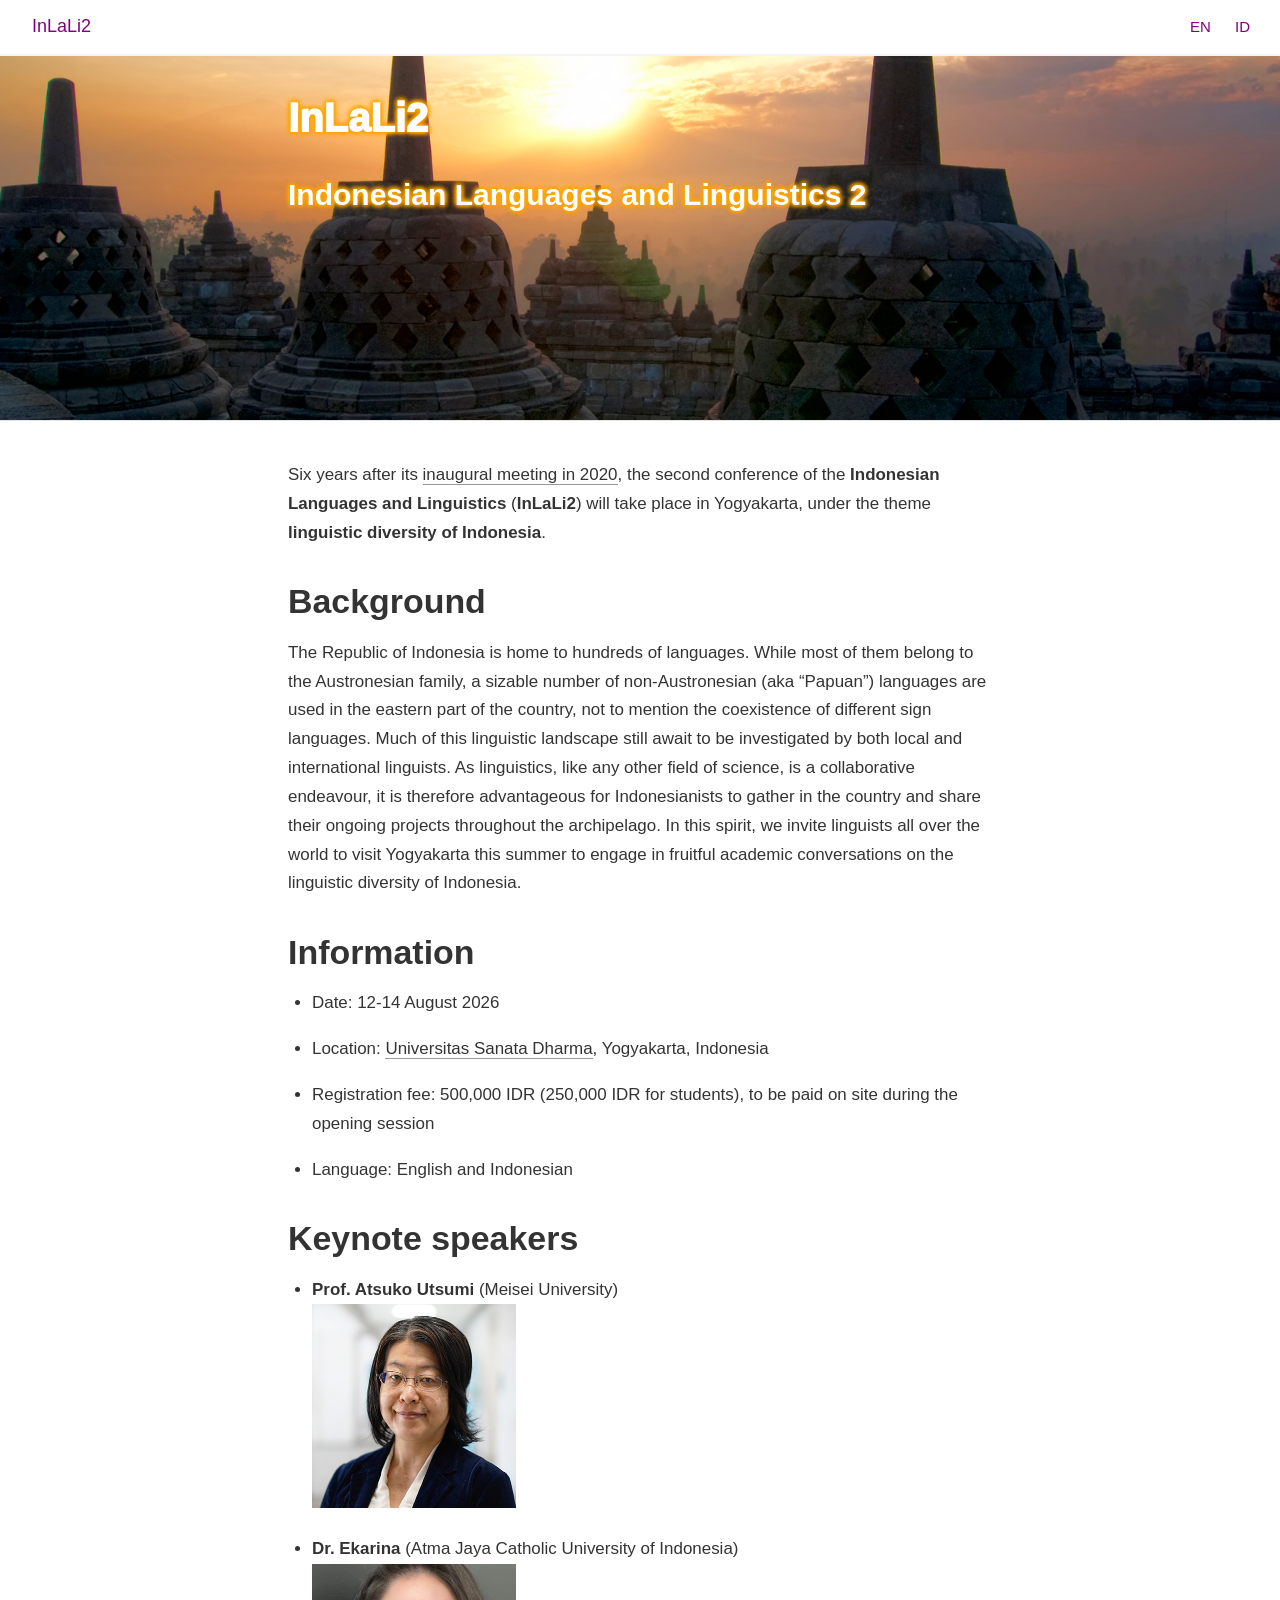
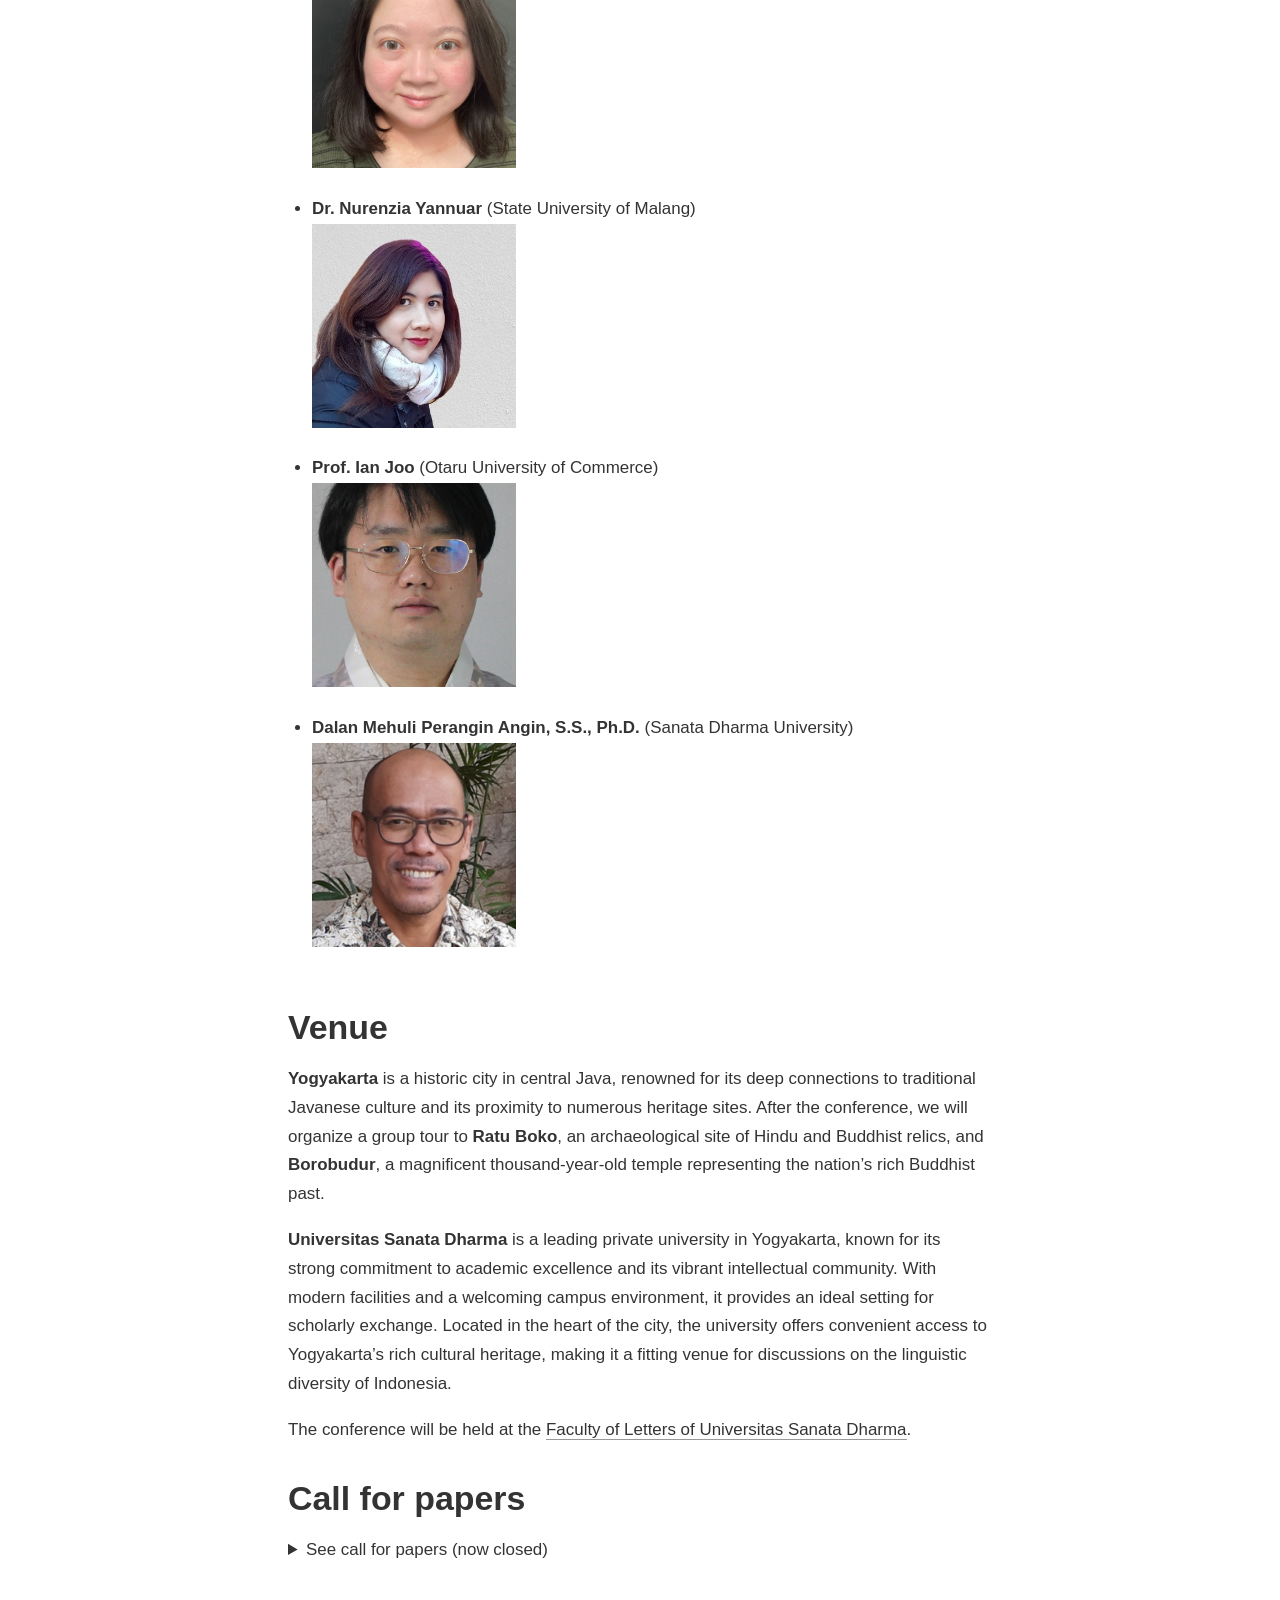
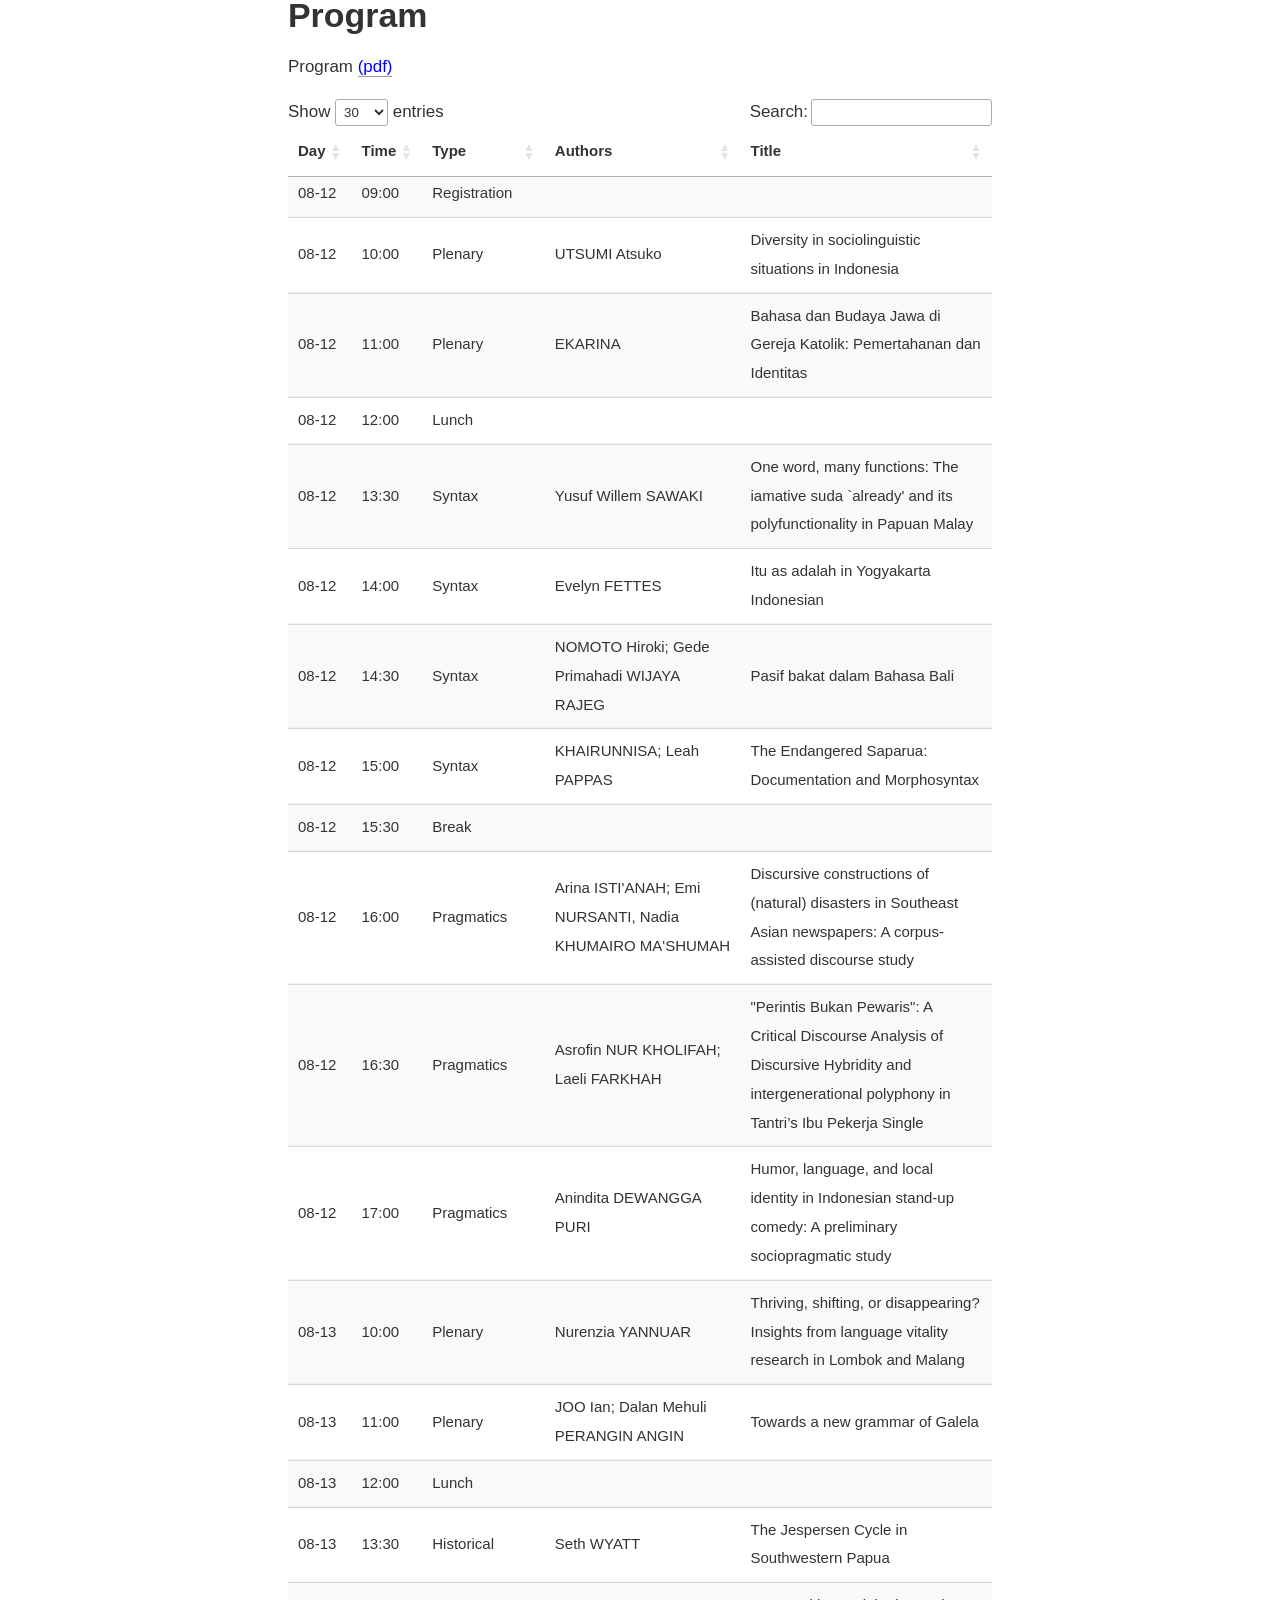
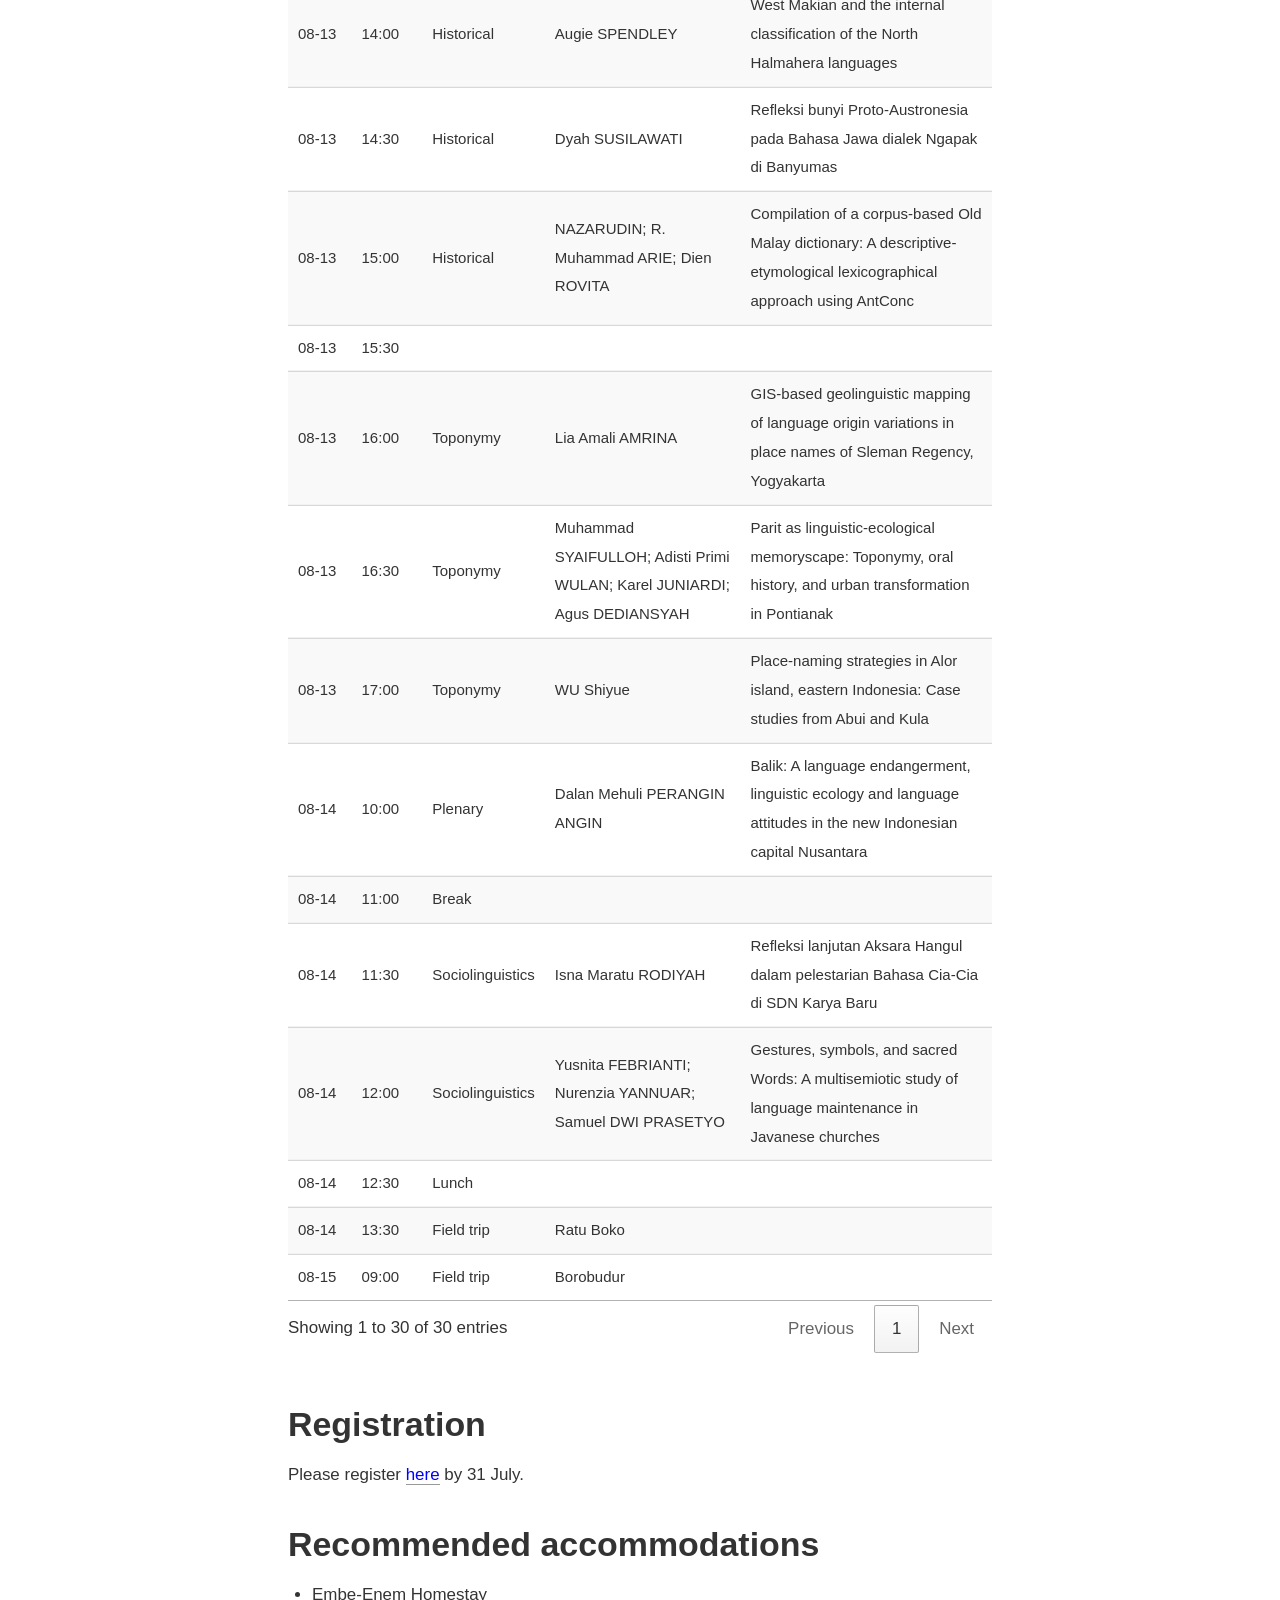
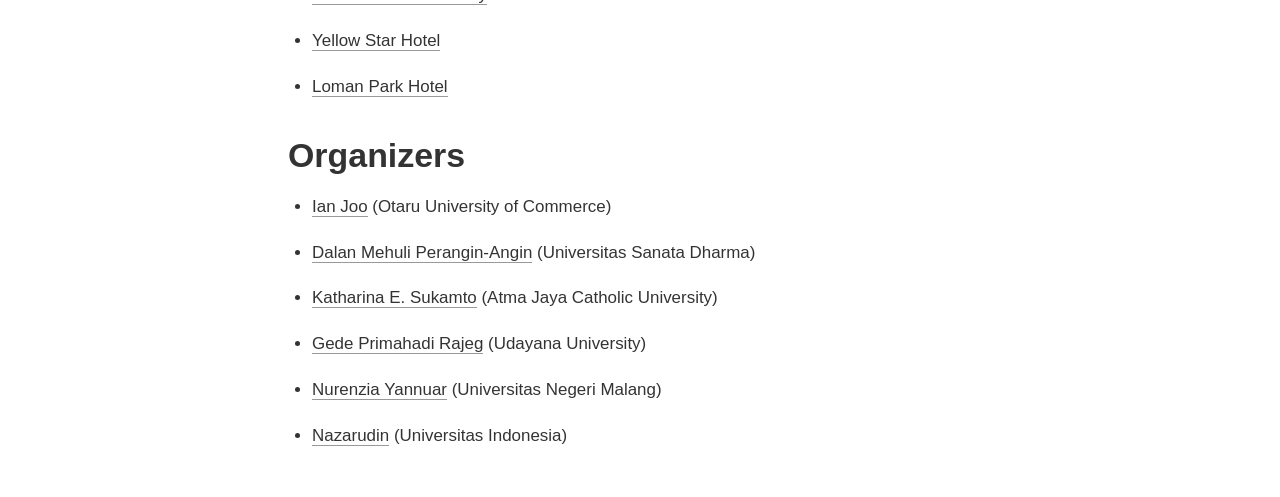
==== commit 682d94b7: "Style" ====
--- a/docs/index.html
+++ b/docs/index.html
@@ -2629,31 +2629,18 @@
 <li>Language: English and Indonesian</li>
 </ul>
 <h1 id="keynote-speakers">Keynote speakers</h1>
-<h2 id="prof.-atsuko-utsumi">Prof. Atsuko Utsumi</h2>
-<figure>
-<img src="Utsumi.JPG" style="width:40.0%" alt="Meisei University" />
-<figcaption aria-hidden="true">Meisei University</figcaption>
-</figure>
-<h2 id="dr.-ekarina">Dr. Ekarina</h2>
-<figure>
-<img src="Ekarina.jpeg" style="width:30.0%" alt="Atma Jaya Catholic University of Indonesia" />
-<figcaption aria-hidden="true">Atma Jaya Catholic University of Indonesia</figcaption>
-</figure>
-<h2 id="dr.-nurenzia-yannuar">Dr. Nurenzia Yannuar</h2>
-<figure>
-<img src="Yannuar.jpg" style="width:30.0%" alt="State University of Malang" />
-<figcaption aria-hidden="true">State University of Malang</figcaption>
-</figure>
-<h2 id="prof.-ian-joo">Prof. Ian Joo</h2>
-<figure>
-<img src="Joo.png" style="width:30.0%" alt="Otaru University of Commerce" />
-<figcaption aria-hidden="true">Otaru University of Commerce</figcaption>
-</figure>
-<h2 id="dalan-mehuli-perangin-angin-s.s.-ph.d.">Dalan Mehuli Perangin Angin, S.S., Ph.D.</h2>
-<figure>
-<img src="Dalan.jpeg" style="width:30.0%" alt="Sanata Dharma University" />
-<figcaption aria-hidden="true">Sanata Dharma University</figcaption>
-</figure>
+<ul>
+<li><p><strong>Prof. Atsuko Utsumi</strong> (Meisei University)<br>
+<img src="Utsumi.JPG" style="width:30.0%" /></p></li>
+<li><p><strong>Dr. Ekarina</strong> (Atma Jaya Catholic University of Indonesia)<br>
+<img src="Ekarina.jpeg" style="width:30.0%" /></p></li>
+<li><p><strong>Dr. Nurenzia Yannuar</strong> (State University of Malang)<br>
+<img src="Yannuar.jpg" style="width:30.0%" /></p></li>
+<li><p><strong>Prof. Ian Joo</strong> (Otaru University of Commerce)<br>
+<img src="Joo.png" style="width:30.0%" /></p></li>
+<li><p><strong>Dalan Mehuli Perangin Angin, S.S., Ph.D.</strong> (Sanata Dharma University)<br>
+<img src="Dalan.jpeg" style="width:30.0%" /></p></li>
+</ul>
 <h1 id="venue">Venue</h1>
 <p><strong>Yogyakarta</strong> is a historic city in central Java, renowned for its deep connections to traditional Javanese culture and its proximity to numerous heritage sites. After the conference, we will organize a group tour to <strong>Ratu Boko</strong>, an archaeological site of Hindu and Buddhist relics, and <strong>Borobudur</strong>, a magnificent thousand-year-old temple representing the nation’s rich Buddhist past.</p>
 <p><strong>Universitas Sanata Dharma</strong> is a leading private university in Yogyakarta, known for its strong commitment to academic excellence and its vibrant intellectual community. With modern facilities and a welcoming campus environment, it provides an ideal setting for scholarly exchange. Located in the heart of the city, the university offers convenient access to Yogyakarta’s rich cultural heritage, making it a fitting venue for discussions on the linguistic diversity of Indonesia.</p>
@@ -2700,8 +2687,8 @@
 <h1 id="program">Program</h1>
 <p>Program <span style="color:blue"><a href="InLaLi2program.pdf">(pdf)</a></span></p>
 <div class="layout-chunk" data-layout="l-body">
-<div class="datatables html-widget html-fill-item" id="htmlwidget-611398c3717c3f9a9a09" style="width:100%;height:auto;"></div>
-<script type="application/json" data-for="htmlwidget-611398c3717c3f9a9a09">{"x":{"filter":"none","vertical":false,"data":[["08-12","08-12","08-12","08-12","08-12","08-12","08-12","08-12","08-12","08-12","08-12","08-12","08-13","08-13","08-13","08-13","08-13","08-13","08-13","08-13","08-13","08-13","08-13","08-14","08-14","08-14","08-14","08-14","08-14","08-15"],["09:00","10:00","11:00","12:00","13:30","14:00","14:30","15:00","15:30","16:00","16:30","17:00","10:00","11:00","12:00","13:30","14:00","14:30","15:00","15:30","16:00","16:30","17:00","10:00","11:00","11:30","12:00","12:30","13:30","09:00"],["Registration","Plenary","Plenary","Lunch","Syntax","Syntax","Syntax","Syntax","Break","Pragmatics","Pragmatics","Pragmatics","Plenary","Plenary","Lunch","Historical","Historical","Historical","Historical",null,"Toponymy","Toponymy","Toponymy","Plenary","Break","Sociolinguistics","Sociolinguistics","Lunch","Field trip","Field trip"],[null,"UTSUMI Atsuko","EKARINA",null,"Yusuf Willem SAWAKI","Evelyn FETTES","NOMOTO Hiroki; Gede Primahadi WIJAYA RAJEG","KHAIRUNNISA; Leah PAPPAS",null,"Arina ISTI'ANAH; Emi NURSANTI, Nadia KHUMAIRO MA'SHUMAH","Asrofin NUR KHOLIFAH; Laeli FARKHAH","Anindita DEWANGGA PURI","Nurenzia YANNUAR","JOO Ian; Dalan Mehuli PERANGIN ANGIN",null,"Seth WYATT","Augie SPENDLEY","Dyah SUSILAWATI","NAZARUDIN; R. Muhammad ARIE; Dien ROVITA",null,"Lia Amali AMRINA","Muhammad SYAIFULLOH; Adisti Primi WULAN; Karel JUNIARDI; Agus DEDIANSYAH","WU Shiyue","Dalan Mehuli PERANGIN ANGIN",null,"Isna Maratu RODIYAH","Yusnita FEBRIANTI; Nurenzia YANNUAR; Samuel DWI PRASETYO",null,"Ratu Boko","Borobudur"],[null,"Diversity in sociolinguistic situations in Indonesia","Bahasa dan Budaya Jawa di Gereja Katolik: Pemertahanan dan Identitas",null,"One word, many functions: The iamative suda `already' and its polyfunctionality in Papuan Malay","Itu as adalah in Yogyakarta Indonesian","Pasif bakat dalam Bahasa Bali","The Endangered Saparua: Documentation and Morphosyntax",null,"Discursive constructions of (natural) disasters in Southeast Asian newspapers: A corpus-assisted discourse study","\"Perintis Bukan Pewaris\": A Critical Discourse Analysis of Discursive Hybridity and intergenerational polyphony in Tantri’s Ibu Pekerja Single","Humor, language, and local identity in Indonesian stand-up comedy: A preliminary sociopragmatic study","Thriving, shifting, or disappearing? Insights from language vitality research in Lombok and Malang","Towards a new grammar of Galela",null,"The Jespersen Cycle in Southwestern Papua","West Makian and the internal classification of the North Halmahera languages","Refleksi bunyi Proto-Austronesia pada Bahasa Jawa dialek Ngapak di Banyumas","Compilation of a corpus-based Old Malay dictionary: A descriptive-etymological lexicographical approach using AntConc",null,"GIS-based geolinguistic mapping of language origin variations in place names of Sleman Regency, Yogyakarta","Parit as linguistic-ecological memoryscape: Toponymy, oral history, and urban transformation in Pontianak","Place-naming strategies in Alor island, eastern Indonesia: Case studies from Abui and Kula","Balik: A language endangerment, linguistic ecology and language attitudes in the new Indonesian capital Nusantara",null,"Refleksi lanjutan Aksara Hangul dalam pelestarian Bahasa Cia-Cia di SDN Karya Baru","Gestures, symbols, and sacred Words: A multisemiotic study of language maintenance in Javanese churches",null,null,null]],"container":"<table class=\"display\">\n  <thead>\n    <tr>\n      <th>Day<\/th>\n      <th>Time<\/th>\n      <th>Type<\/th>\n      <th>Authors<\/th>\n      <th>Title<\/th>\n    <\/tr>\n  <\/thead>\n<\/table>","options":{"scrollX":true,"pageLength":30,"columnDefs":[{"name":"Day","targets":0},{"name":"Time","targets":1},{"name":"Type","targets":2},{"name":"Authors","targets":3},{"name":"Title","targets":4}],"order":[],"autoWidth":false,"orderClasses":false,"lengthMenu":[10,25,30,50,100]}},"evals":[],"jsHooks":[]}</script>
+<div class="datatables html-widget html-fill-item" id="htmlwidget-fd8f7e02bca37e8a307f" style="width:100%;height:auto;"></div>
+<script type="application/json" data-for="htmlwidget-fd8f7e02bca37e8a307f">{"x":{"filter":"none","vertical":false,"data":[["08-12","08-12","08-12","08-12","08-12","08-12","08-12","08-12","08-12","08-12","08-12","08-12","08-13","08-13","08-13","08-13","08-13","08-13","08-13","08-13","08-13","08-13","08-13","08-14","08-14","08-14","08-14","08-14","08-14","08-15"],["09:00","10:00","11:00","12:00","13:30","14:00","14:30","15:00","15:30","16:00","16:30","17:00","10:00","11:00","12:00","13:30","14:00","14:30","15:00","15:30","16:00","16:30","17:00","10:00","11:00","11:30","12:00","12:30","13:30","09:00"],["Registration","Plenary","Plenary","Lunch","Syntax","Syntax","Syntax","Syntax","Break","Pragmatics","Pragmatics","Pragmatics","Plenary","Plenary","Lunch","Historical","Historical","Historical","Historical",null,"Toponymy","Toponymy","Toponymy","Plenary","Break","Sociolinguistics","Sociolinguistics","Lunch","Field trip","Field trip"],[null,"UTSUMI Atsuko","EKARINA",null,"Yusuf Willem SAWAKI","Evelyn FETTES","NOMOTO Hiroki; Gede Primahadi WIJAYA RAJEG","KHAIRUNNISA; Leah PAPPAS",null,"Arina ISTI'ANAH; Emi NURSANTI, Nadia KHUMAIRO MA'SHUMAH","Asrofin NUR KHOLIFAH; Laeli FARKHAH","Anindita DEWANGGA PURI","Nurenzia YANNUAR","JOO Ian; Dalan Mehuli PERANGIN ANGIN",null,"Seth WYATT","Augie SPENDLEY","Dyah SUSILAWATI","NAZARUDIN; R. Muhammad ARIE; Dien ROVITA",null,"Lia Amali AMRINA","Muhammad SYAIFULLOH; Adisti Primi WULAN; Karel JUNIARDI; Agus DEDIANSYAH","WU Shiyue","Dalan Mehuli PERANGIN ANGIN",null,"Isna Maratu RODIYAH","Yusnita FEBRIANTI; Nurenzia YANNUAR; Samuel DWI PRASETYO",null,"Ratu Boko","Borobudur"],[null,"Diversity in sociolinguistic situations in Indonesia","Bahasa dan Budaya Jawa di Gereja Katolik: Pemertahanan dan Identitas",null,"One word, many functions: The iamative suda `already' and its polyfunctionality in Papuan Malay","Itu as adalah in Yogyakarta Indonesian","Pasif bakat dalam Bahasa Bali","The Endangered Saparua: Documentation and Morphosyntax",null,"Discursive constructions of (natural) disasters in Southeast Asian newspapers: A corpus-assisted discourse study","\"Perintis Bukan Pewaris\": A Critical Discourse Analysis of Discursive Hybridity and intergenerational polyphony in Tantri’s Ibu Pekerja Single","Humor, language, and local identity in Indonesian stand-up comedy: A preliminary sociopragmatic study","Thriving, shifting, or disappearing? Insights from language vitality research in Lombok and Malang","Towards a new grammar of Galela",null,"The Jespersen Cycle in Southwestern Papua","West Makian and the internal classification of the North Halmahera languages","Refleksi bunyi Proto-Austronesia pada Bahasa Jawa dialek Ngapak di Banyumas","Compilation of a corpus-based Old Malay dictionary: A descriptive-etymological lexicographical approach using AntConc",null,"GIS-based geolinguistic mapping of language origin variations in place names of Sleman Regency, Yogyakarta","Parit as linguistic-ecological memoryscape: Toponymy, oral history, and urban transformation in Pontianak","Place-naming strategies in Alor island, eastern Indonesia: Case studies from Abui and Kula","Balik: A language endangerment, linguistic ecology and language attitudes in the new Indonesian capital Nusantara",null,"Refleksi lanjutan Aksara Hangul dalam pelestarian Bahasa Cia-Cia di SDN Karya Baru","Gestures, symbols, and sacred Words: A multisemiotic study of language maintenance in Javanese churches",null,null,null]],"container":"<table class=\"display\">\n  <thead>\n    <tr>\n      <th>Day<\/th>\n      <th>Time<\/th>\n      <th>Type<\/th>\n      <th>Authors<\/th>\n      <th>Title<\/th>\n    <\/tr>\n  <\/thead>\n<\/table>","options":{"scrollX":true,"pageLength":30,"columnDefs":[{"name":"Day","targets":0},{"name":"Time","targets":1},{"name":"Type","targets":2},{"name":"Authors","targets":3},{"name":"Title","targets":4}],"order":[],"autoWidth":false,"orderClasses":false,"lengthMenu":[10,25,30,50,100]}},"evals":[],"jsHooks":[]}</script>
 </div>
 <h1 id="registration">Registration</h1>
 <p>Please register <a href="https://forms.gle/Ws6VveztC5bmmxWs7" style="color:blue">here</a> by 31 July.</p>
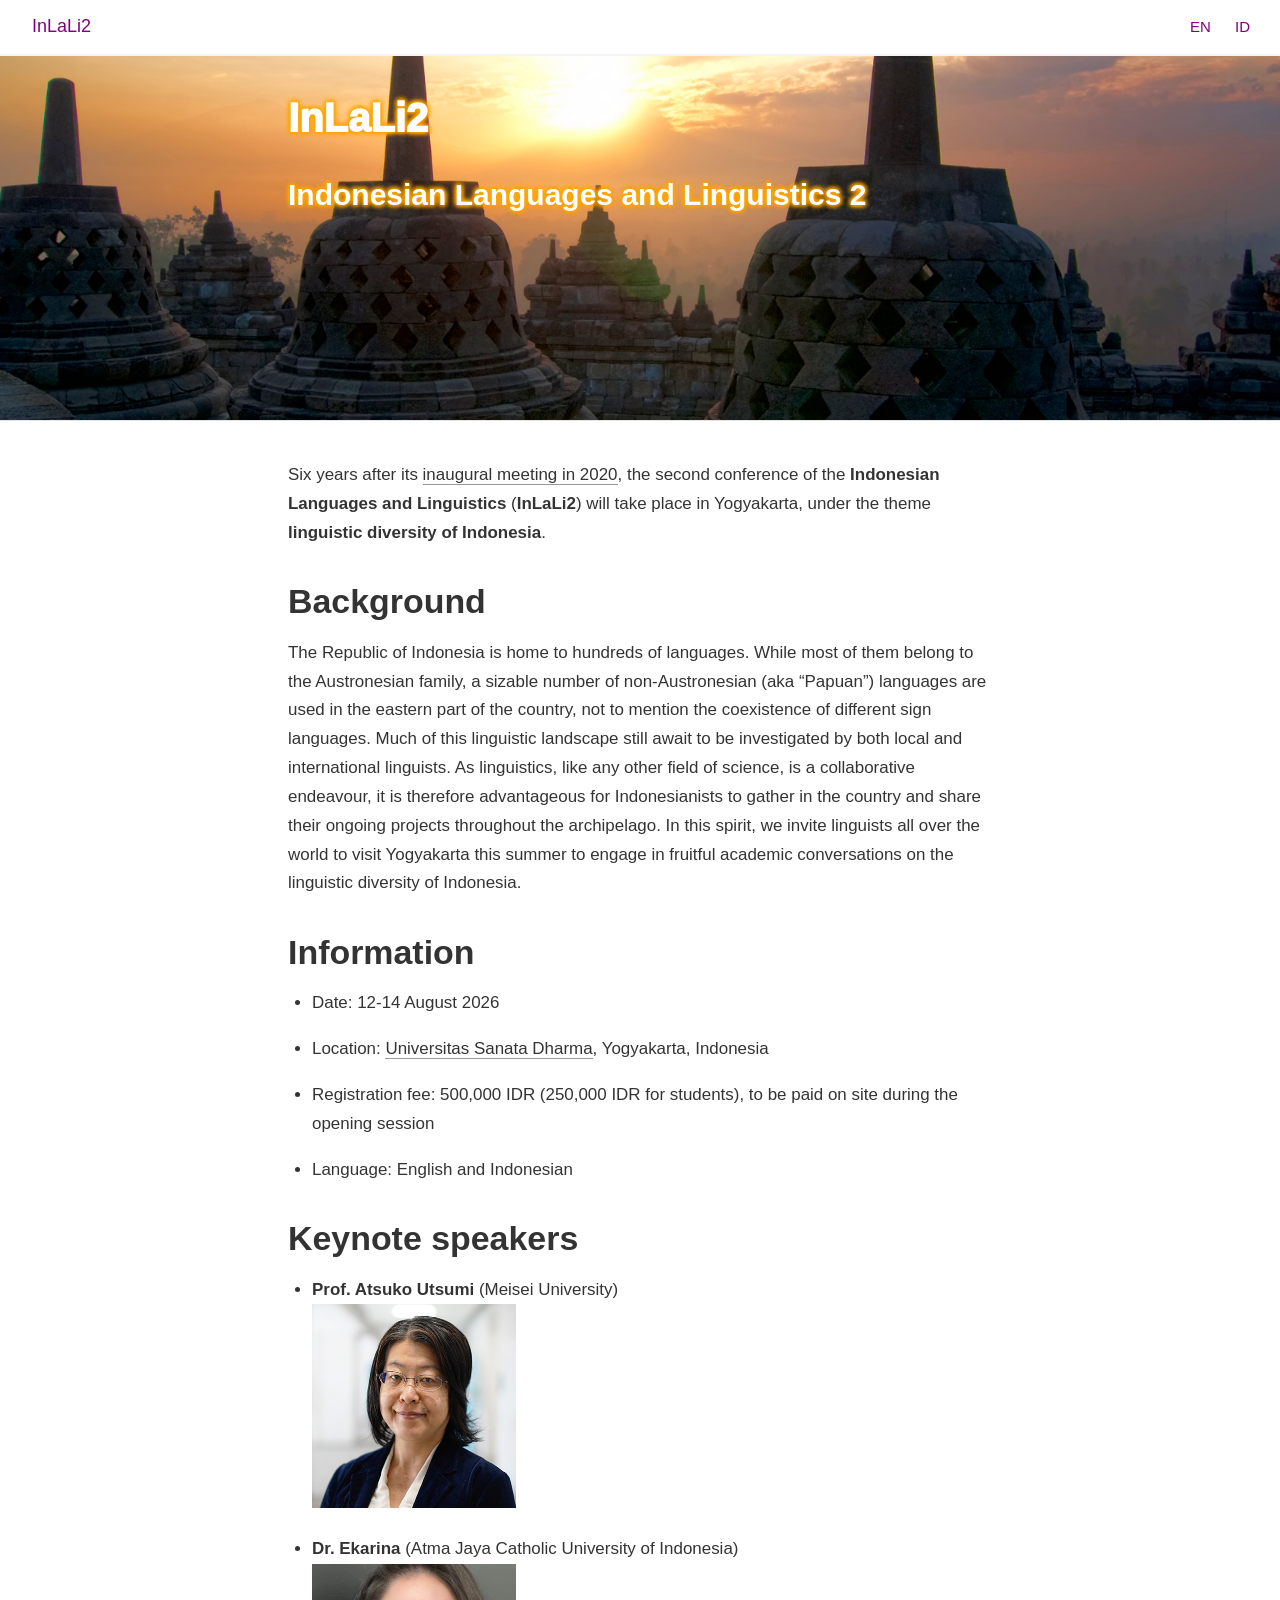
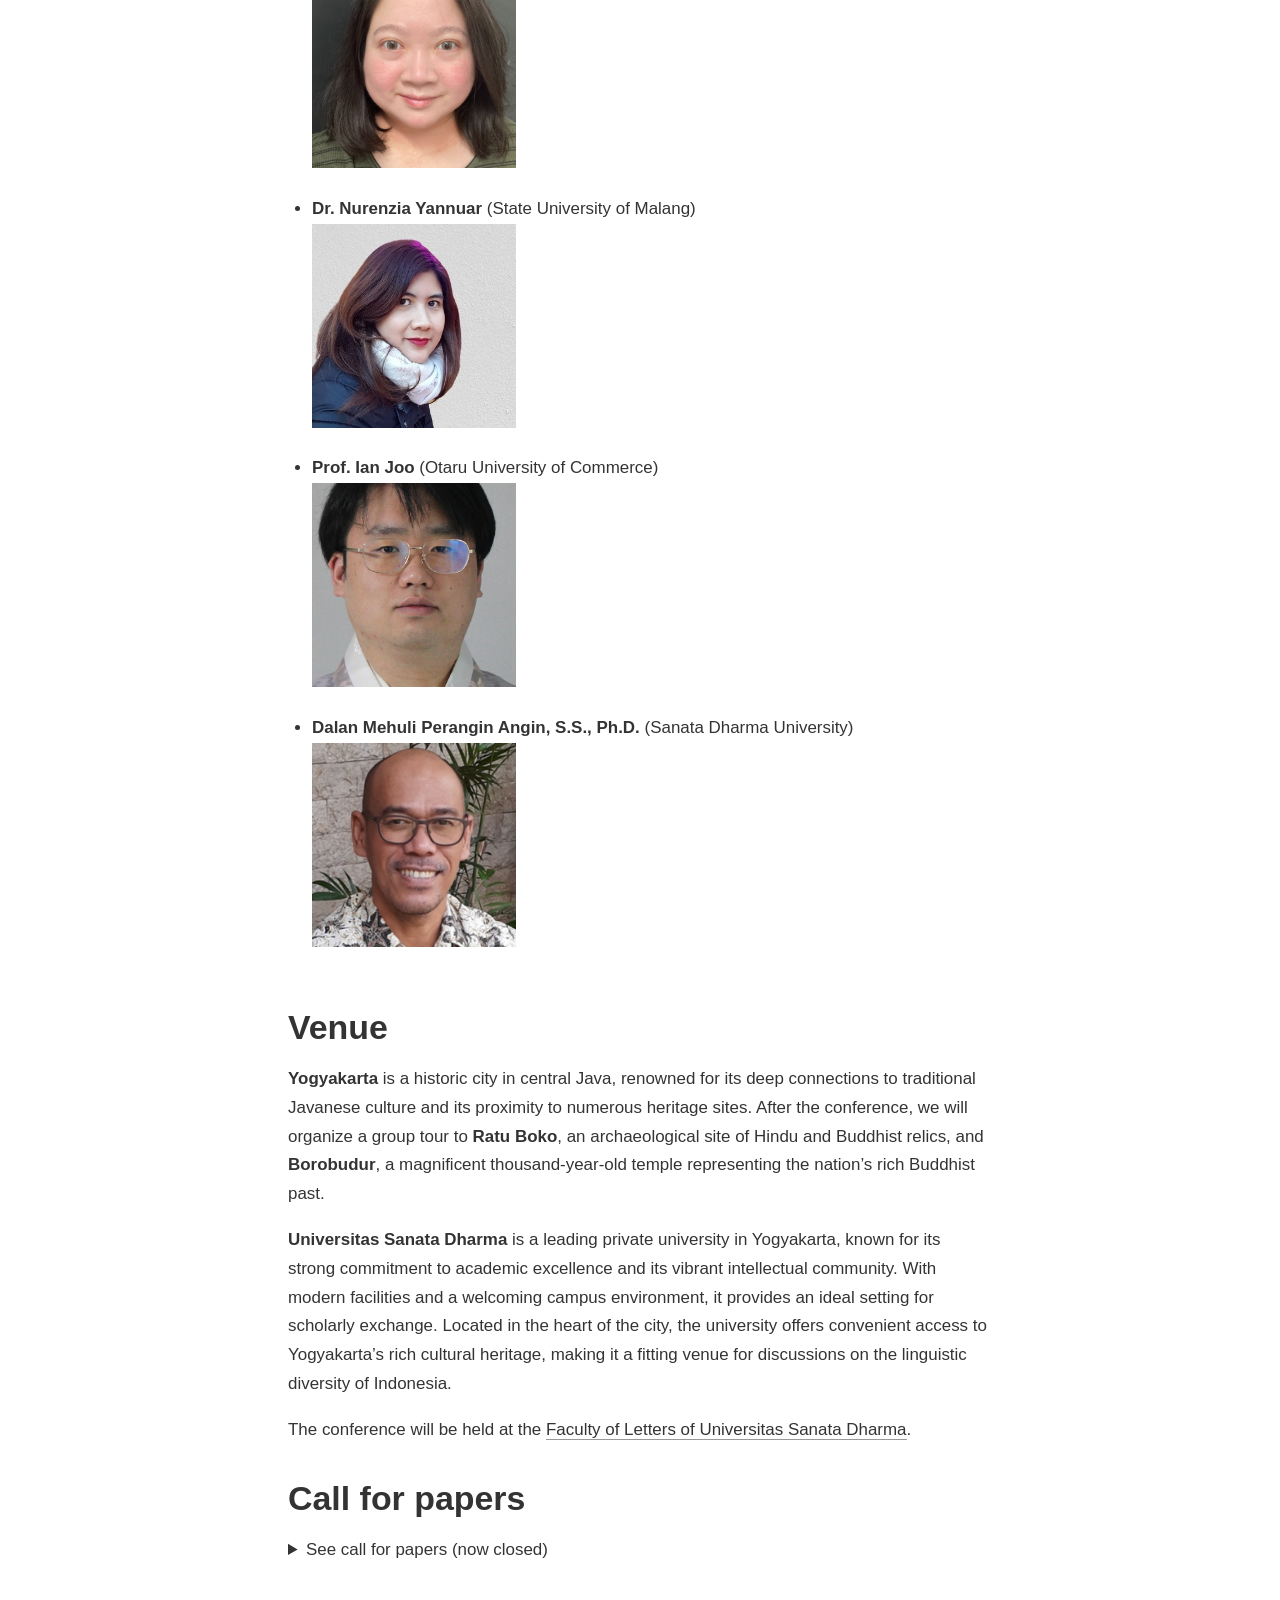
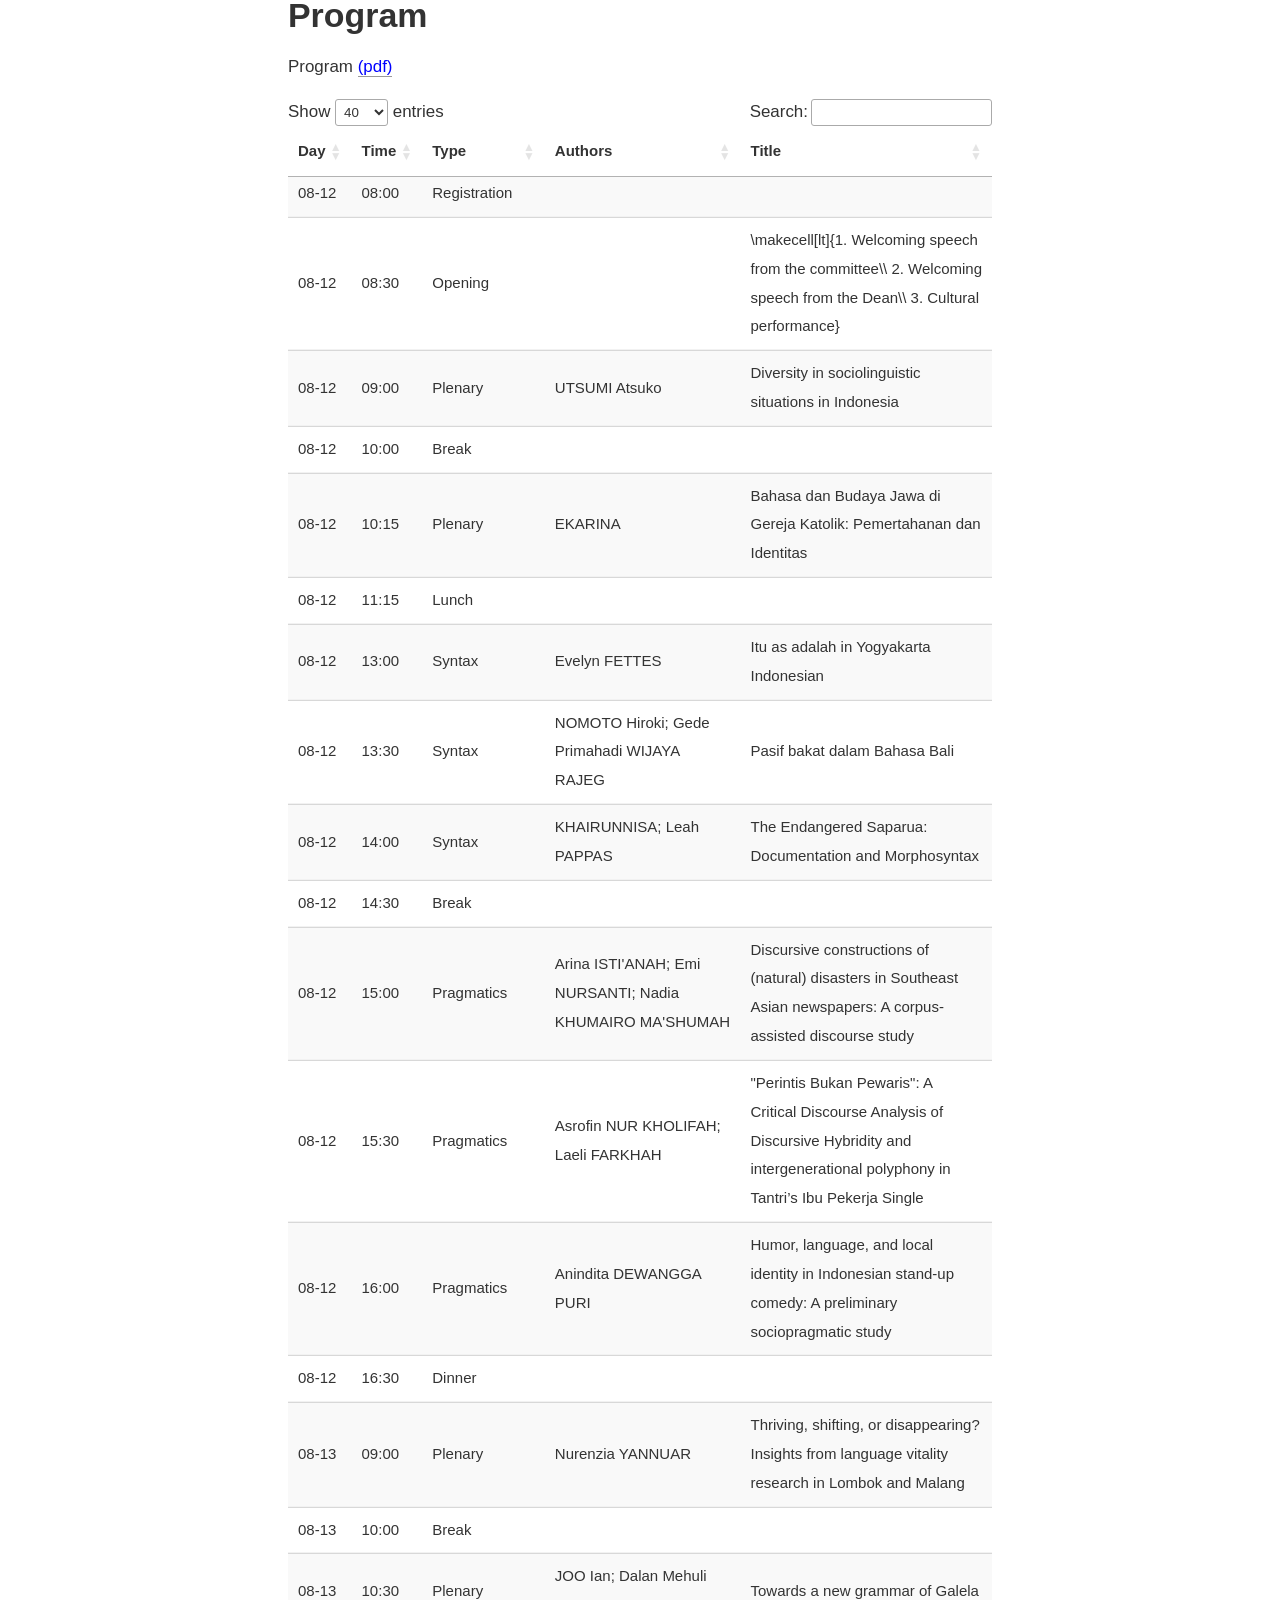
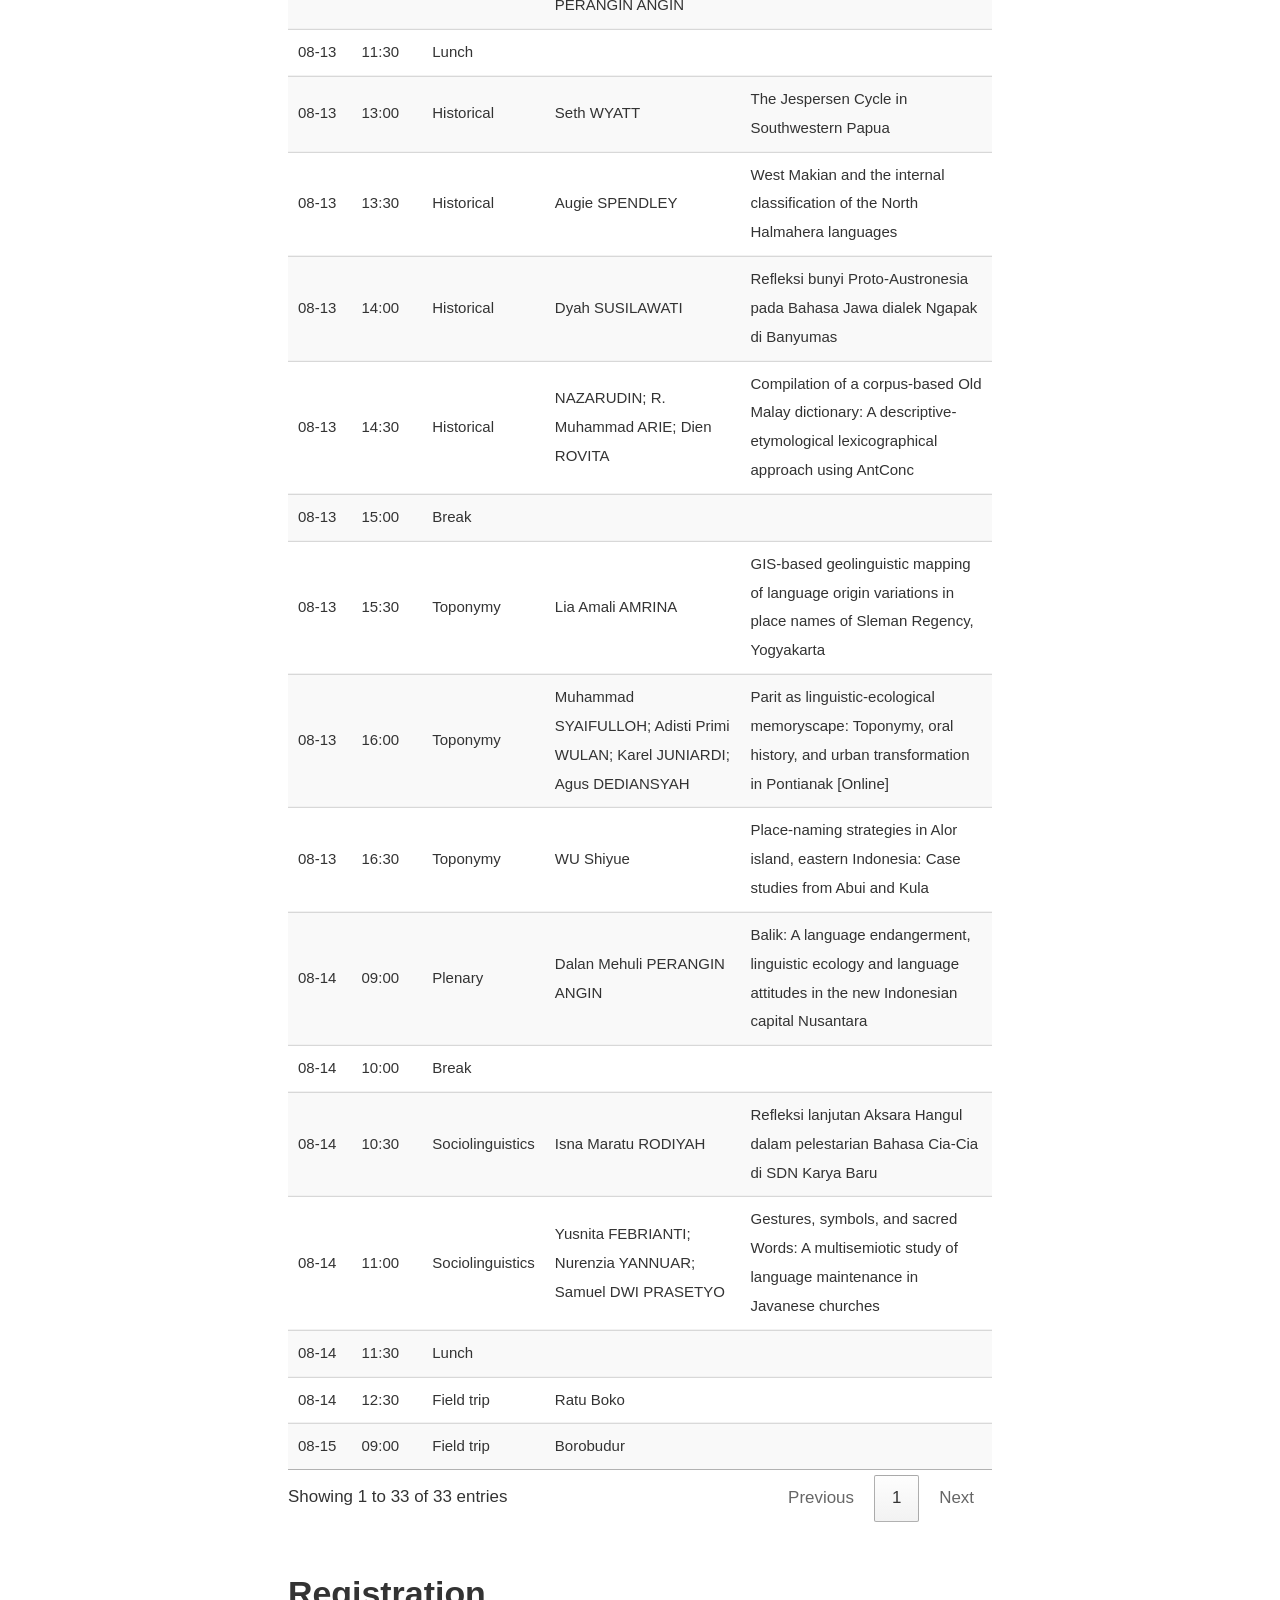
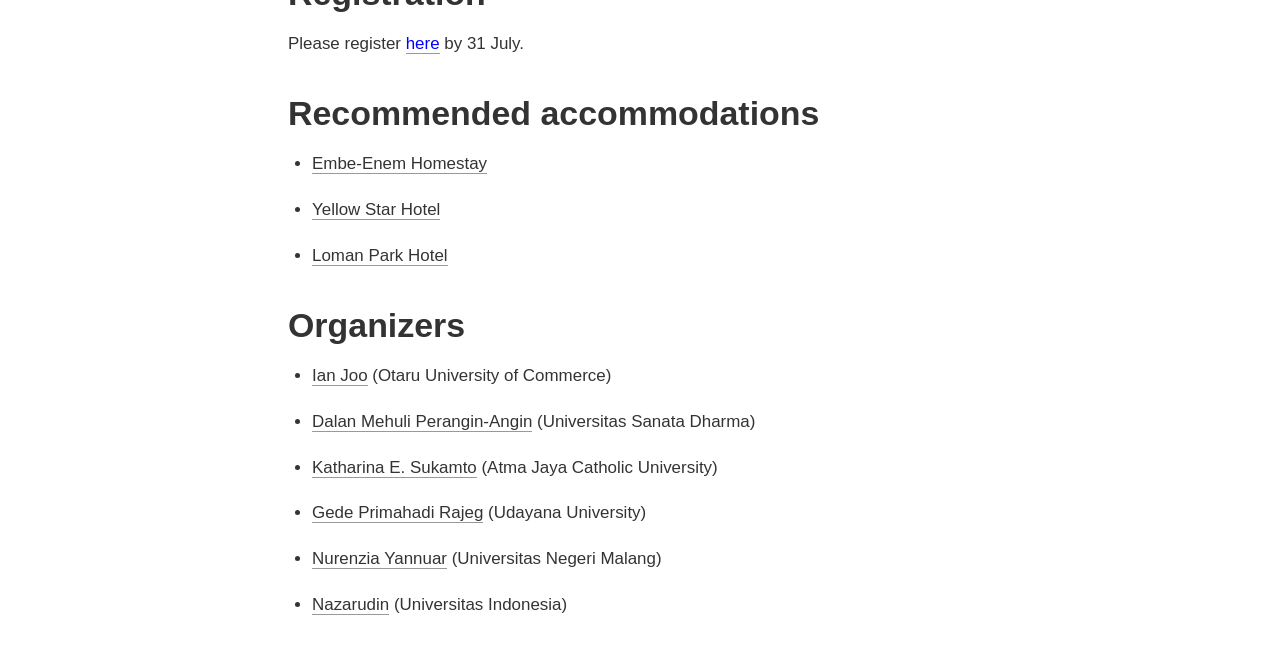
==== commit 1ea35f4b: "Program" ====
--- a/docs/index.html
+++ b/docs/index.html
@@ -2687,8 +2687,8 @@
 <h1 id="program">Program</h1>
 <p>Program <span style="color:blue"><a href="InLaLi2program.pdf">(pdf)</a></span></p>
 <div class="layout-chunk" data-layout="l-body">
-<div class="datatables html-widget html-fill-item" id="htmlwidget-fd8f7e02bca37e8a307f" style="width:100%;height:auto;"></div>
-<script type="application/json" data-for="htmlwidget-fd8f7e02bca37e8a307f">{"x":{"filter":"none","vertical":false,"data":[["08-12","08-12","08-12","08-12","08-12","08-12","08-12","08-12","08-12","08-12","08-12","08-12","08-13","08-13","08-13","08-13","08-13","08-13","08-13","08-13","08-13","08-13","08-13","08-14","08-14","08-14","08-14","08-14","08-14","08-15"],["09:00","10:00","11:00","12:00","13:30","14:00","14:30","15:00","15:30","16:00","16:30","17:00","10:00","11:00","12:00","13:30","14:00","14:30","15:00","15:30","16:00","16:30","17:00","10:00","11:00","11:30","12:00","12:30","13:30","09:00"],["Registration","Plenary","Plenary","Lunch","Syntax","Syntax","Syntax","Syntax","Break","Pragmatics","Pragmatics","Pragmatics","Plenary","Plenary","Lunch","Historical","Historical","Historical","Historical",null,"Toponymy","Toponymy","Toponymy","Plenary","Break","Sociolinguistics","Sociolinguistics","Lunch","Field trip","Field trip"],[null,"UTSUMI Atsuko","EKARINA",null,"Yusuf Willem SAWAKI","Evelyn FETTES","NOMOTO Hiroki; Gede Primahadi WIJAYA RAJEG","KHAIRUNNISA; Leah PAPPAS",null,"Arina ISTI'ANAH; Emi NURSANTI, Nadia KHUMAIRO MA'SHUMAH","Asrofin NUR KHOLIFAH; Laeli FARKHAH","Anindita DEWANGGA PURI","Nurenzia YANNUAR","JOO Ian; Dalan Mehuli PERANGIN ANGIN",null,"Seth WYATT","Augie SPENDLEY","Dyah SUSILAWATI","NAZARUDIN; R. Muhammad ARIE; Dien ROVITA",null,"Lia Amali AMRINA","Muhammad SYAIFULLOH; Adisti Primi WULAN; Karel JUNIARDI; Agus DEDIANSYAH","WU Shiyue","Dalan Mehuli PERANGIN ANGIN",null,"Isna Maratu RODIYAH","Yusnita FEBRIANTI; Nurenzia YANNUAR; Samuel DWI PRASETYO",null,"Ratu Boko","Borobudur"],[null,"Diversity in sociolinguistic situations in Indonesia","Bahasa dan Budaya Jawa di Gereja Katolik: Pemertahanan dan Identitas",null,"One word, many functions: The iamative suda `already' and its polyfunctionality in Papuan Malay","Itu as adalah in Yogyakarta Indonesian","Pasif bakat dalam Bahasa Bali","The Endangered Saparua: Documentation and Morphosyntax",null,"Discursive constructions of (natural) disasters in Southeast Asian newspapers: A corpus-assisted discourse study","\"Perintis Bukan Pewaris\": A Critical Discourse Analysis of Discursive Hybridity and intergenerational polyphony in Tantri’s Ibu Pekerja Single","Humor, language, and local identity in Indonesian stand-up comedy: A preliminary sociopragmatic study","Thriving, shifting, or disappearing? Insights from language vitality research in Lombok and Malang","Towards a new grammar of Galela",null,"The Jespersen Cycle in Southwestern Papua","West Makian and the internal classification of the North Halmahera languages","Refleksi bunyi Proto-Austronesia pada Bahasa Jawa dialek Ngapak di Banyumas","Compilation of a corpus-based Old Malay dictionary: A descriptive-etymological lexicographical approach using AntConc",null,"GIS-based geolinguistic mapping of language origin variations in place names of Sleman Regency, Yogyakarta","Parit as linguistic-ecological memoryscape: Toponymy, oral history, and urban transformation in Pontianak","Place-naming strategies in Alor island, eastern Indonesia: Case studies from Abui and Kula","Balik: A language endangerment, linguistic ecology and language attitudes in the new Indonesian capital Nusantara",null,"Refleksi lanjutan Aksara Hangul dalam pelestarian Bahasa Cia-Cia di SDN Karya Baru","Gestures, symbols, and sacred Words: A multisemiotic study of language maintenance in Javanese churches",null,null,null]],"container":"<table class=\"display\">\n  <thead>\n    <tr>\n      <th>Day<\/th>\n      <th>Time<\/th>\n      <th>Type<\/th>\n      <th>Authors<\/th>\n      <th>Title<\/th>\n    <\/tr>\n  <\/thead>\n<\/table>","options":{"scrollX":true,"pageLength":30,"columnDefs":[{"name":"Day","targets":0},{"name":"Time","targets":1},{"name":"Type","targets":2},{"name":"Authors","targets":3},{"name":"Title","targets":4}],"order":[],"autoWidth":false,"orderClasses":false,"lengthMenu":[10,25,30,50,100]}},"evals":[],"jsHooks":[]}</script>
+<div class="datatables html-widget html-fill-item" id="htmlwidget-5105457f9a57133f18ca" style="width:100%;height:auto;"></div>
+<script type="application/json" data-for="htmlwidget-5105457f9a57133f18ca">{"x":{"filter":"none","vertical":false,"data":[["08-12","08-12","08-12","08-12","08-12","08-12","08-12","08-12","08-12","08-12","08-12","08-12","08-12","08-12","08-13","08-13","08-13","08-13","08-13","08-13","08-13","08-13","08-13","08-13","08-13","08-13","08-14","08-14","08-14","08-14","08-14","08-14","08-15"],["08:00","08:30","09:00","10:00","10:15","11:15","13:00","13:30","14:00","14:30","15:00","15:30","16:00","16:30","09:00","10:00","10:30","11:30","13:00","13:30","14:00","14:30","15:00","15:30","16:00","16:30","09:00","10:00","10:30","11:00","11:30","12:30","09:00"],["Registration","Opening","Plenary","Break","Plenary","Lunch","Syntax","Syntax","Syntax","Break","Pragmatics","Pragmatics","Pragmatics","Dinner","Plenary","Break","Plenary","Lunch","Historical","Historical","Historical","Historical","Break","Toponymy","Toponymy","Toponymy","Plenary","Break","Sociolinguistics","Sociolinguistics","Lunch","Field trip","Field trip"],[null,null,"UTSUMI Atsuko",null,"EKARINA",null,"Evelyn FETTES","NOMOTO Hiroki; Gede Primahadi WIJAYA RAJEG","KHAIRUNNISA; Leah PAPPAS",null,"Arina ISTI'ANAH; Emi NURSANTI; Nadia KHUMAIRO MA'SHUMAH","Asrofin NUR KHOLIFAH; Laeli FARKHAH","Anindita DEWANGGA PURI",null,"Nurenzia YANNUAR",null,"JOO Ian; Dalan Mehuli PERANGIN ANGIN",null,"Seth WYATT","Augie SPENDLEY","Dyah SUSILAWATI","NAZARUDIN; R. Muhammad ARIE; Dien ROVITA",null,"Lia Amali AMRINA","Muhammad SYAIFULLOH; Adisti Primi WULAN; Karel JUNIARDI; Agus DEDIANSYAH","WU Shiyue","Dalan Mehuli PERANGIN ANGIN",null,"Isna Maratu RODIYAH","Yusnita FEBRIANTI; Nurenzia YANNUAR; Samuel DWI PRASETYO",null,"Ratu Boko","Borobudur"],[null,"\\makecell[lt]{1. Welcoming speech from the committee\\\\\r\n2. Welcoming speech from the Dean\\\\\r\n3. Cultural performance}","Diversity in sociolinguistic situations in Indonesia",null,"Bahasa dan Budaya Jawa di Gereja Katolik: Pemertahanan dan Identitas",null,"Itu as adalah in Yogyakarta Indonesian","Pasif bakat dalam Bahasa Bali","The Endangered Saparua: Documentation and Morphosyntax",null,"Discursive constructions of (natural) disasters in Southeast Asian newspapers: A corpus-assisted discourse study","\"Perintis Bukan Pewaris\": A Critical Discourse Analysis of Discursive Hybridity and intergenerational polyphony in Tantri’s Ibu Pekerja Single","Humor, language, and local identity in Indonesian stand-up comedy: A preliminary sociopragmatic study",null,"Thriving, shifting, or disappearing? Insights from language vitality research in Lombok and Malang",null,"Towards a new grammar of Galela",null,"The Jespersen Cycle in Southwestern Papua","West Makian and the internal classification of the North Halmahera languages","Refleksi bunyi Proto-Austronesia pada Bahasa Jawa dialek Ngapak di Banyumas","Compilation of a corpus-based Old Malay dictionary: A descriptive-etymological lexicographical approach using AntConc",null,"GIS-based geolinguistic mapping of language origin variations in place names of Sleman Regency, Yogyakarta","Parit as linguistic-ecological memoryscape: Toponymy, oral history, and urban transformation in Pontianak [Online]","Place-naming strategies in Alor island, eastern Indonesia: Case studies from Abui and Kula","Balik: A language endangerment, linguistic ecology and language attitudes in the new Indonesian capital Nusantara",null,"Refleksi lanjutan Aksara Hangul dalam pelestarian Bahasa Cia-Cia di SDN Karya Baru","Gestures, symbols, and sacred Words: A multisemiotic study of language maintenance in Javanese churches",null,null,null]],"container":"<table class=\"display\">\n  <thead>\n    <tr>\n      <th>Day<\/th>\n      <th>Time<\/th>\n      <th>Type<\/th>\n      <th>Authors<\/th>\n      <th>Title<\/th>\n    <\/tr>\n  <\/thead>\n<\/table>","options":{"scrollX":true,"pageLength":40,"columnDefs":[{"name":"Day","targets":0},{"name":"Time","targets":1},{"name":"Type","targets":2},{"name":"Authors","targets":3},{"name":"Title","targets":4}],"order":[],"autoWidth":false,"orderClasses":false,"lengthMenu":[10,25,40,50,100]}},"evals":[],"jsHooks":[]}</script>
 </div>
 <h1 id="registration">Registration</h1>
 <p>Please register <a href="https://forms.gle/Ws6VveztC5bmmxWs7" style="color:blue">here</a> by 31 July.</p>
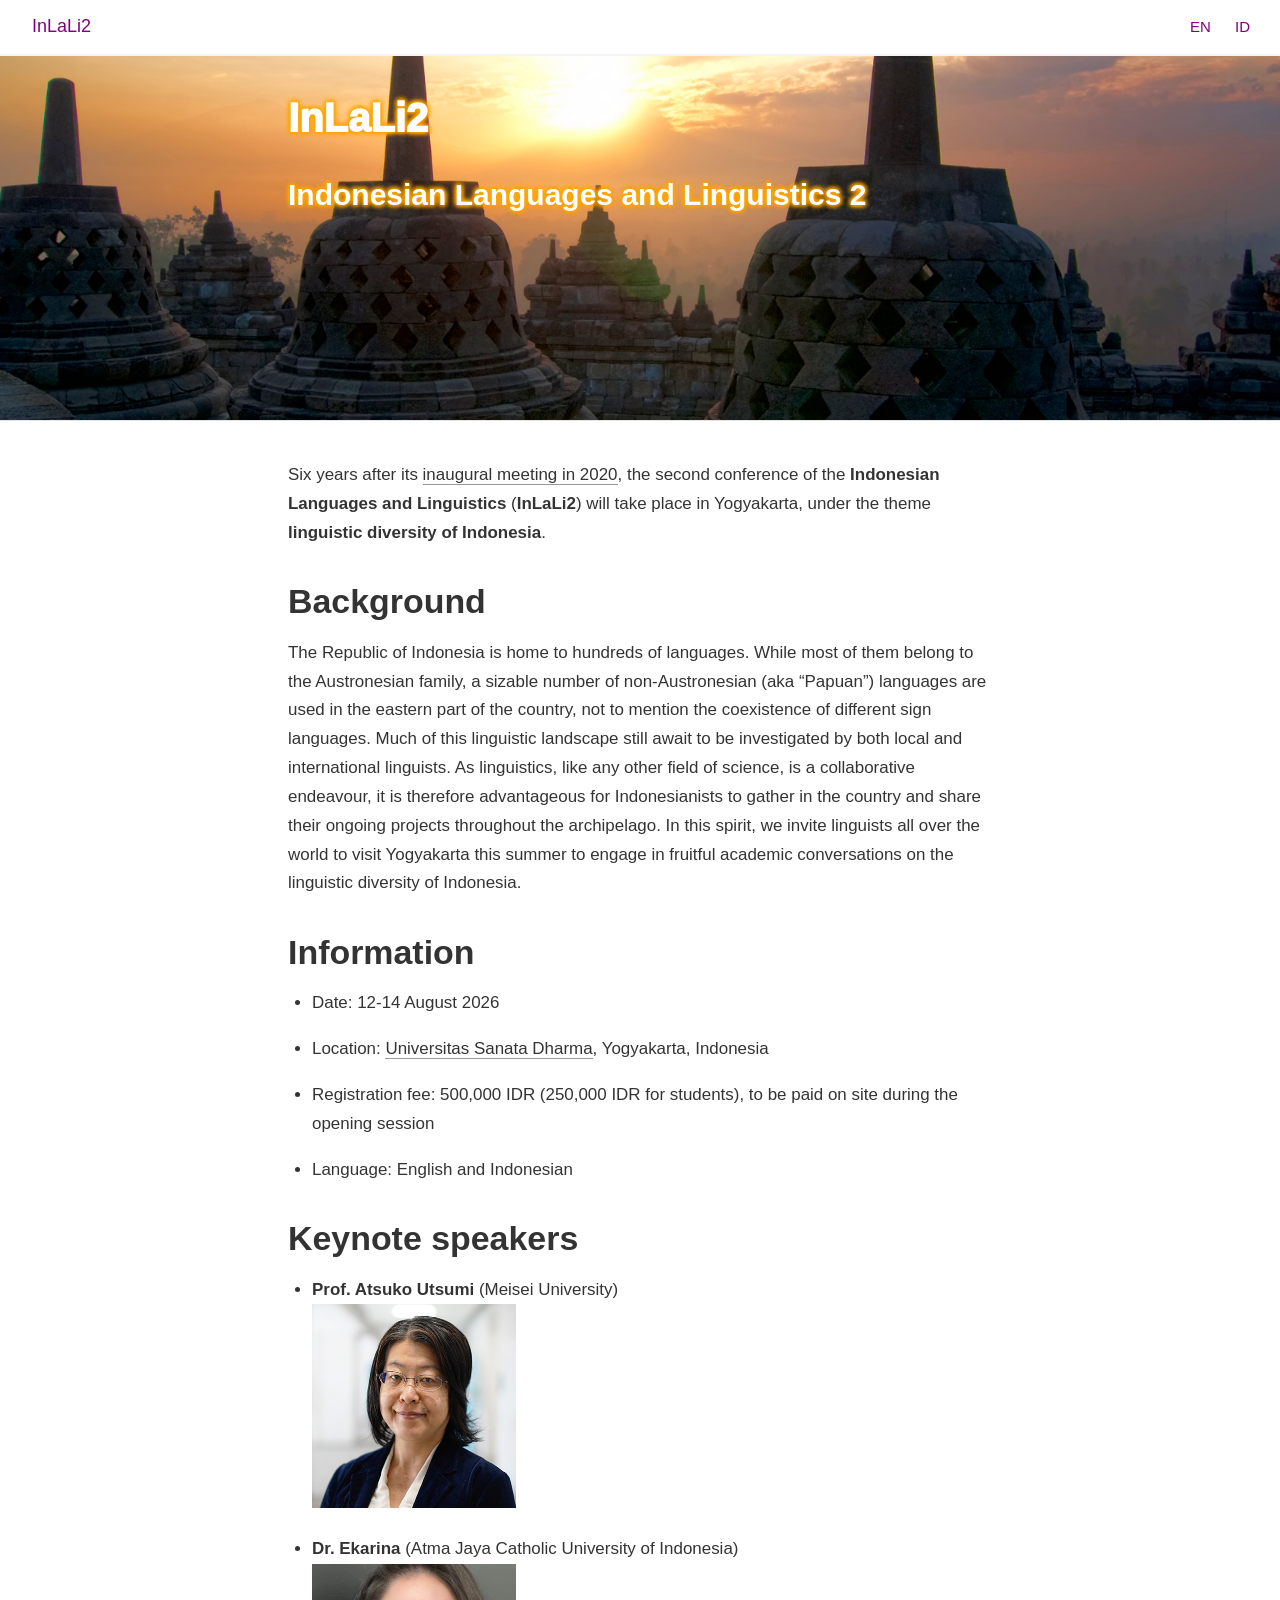
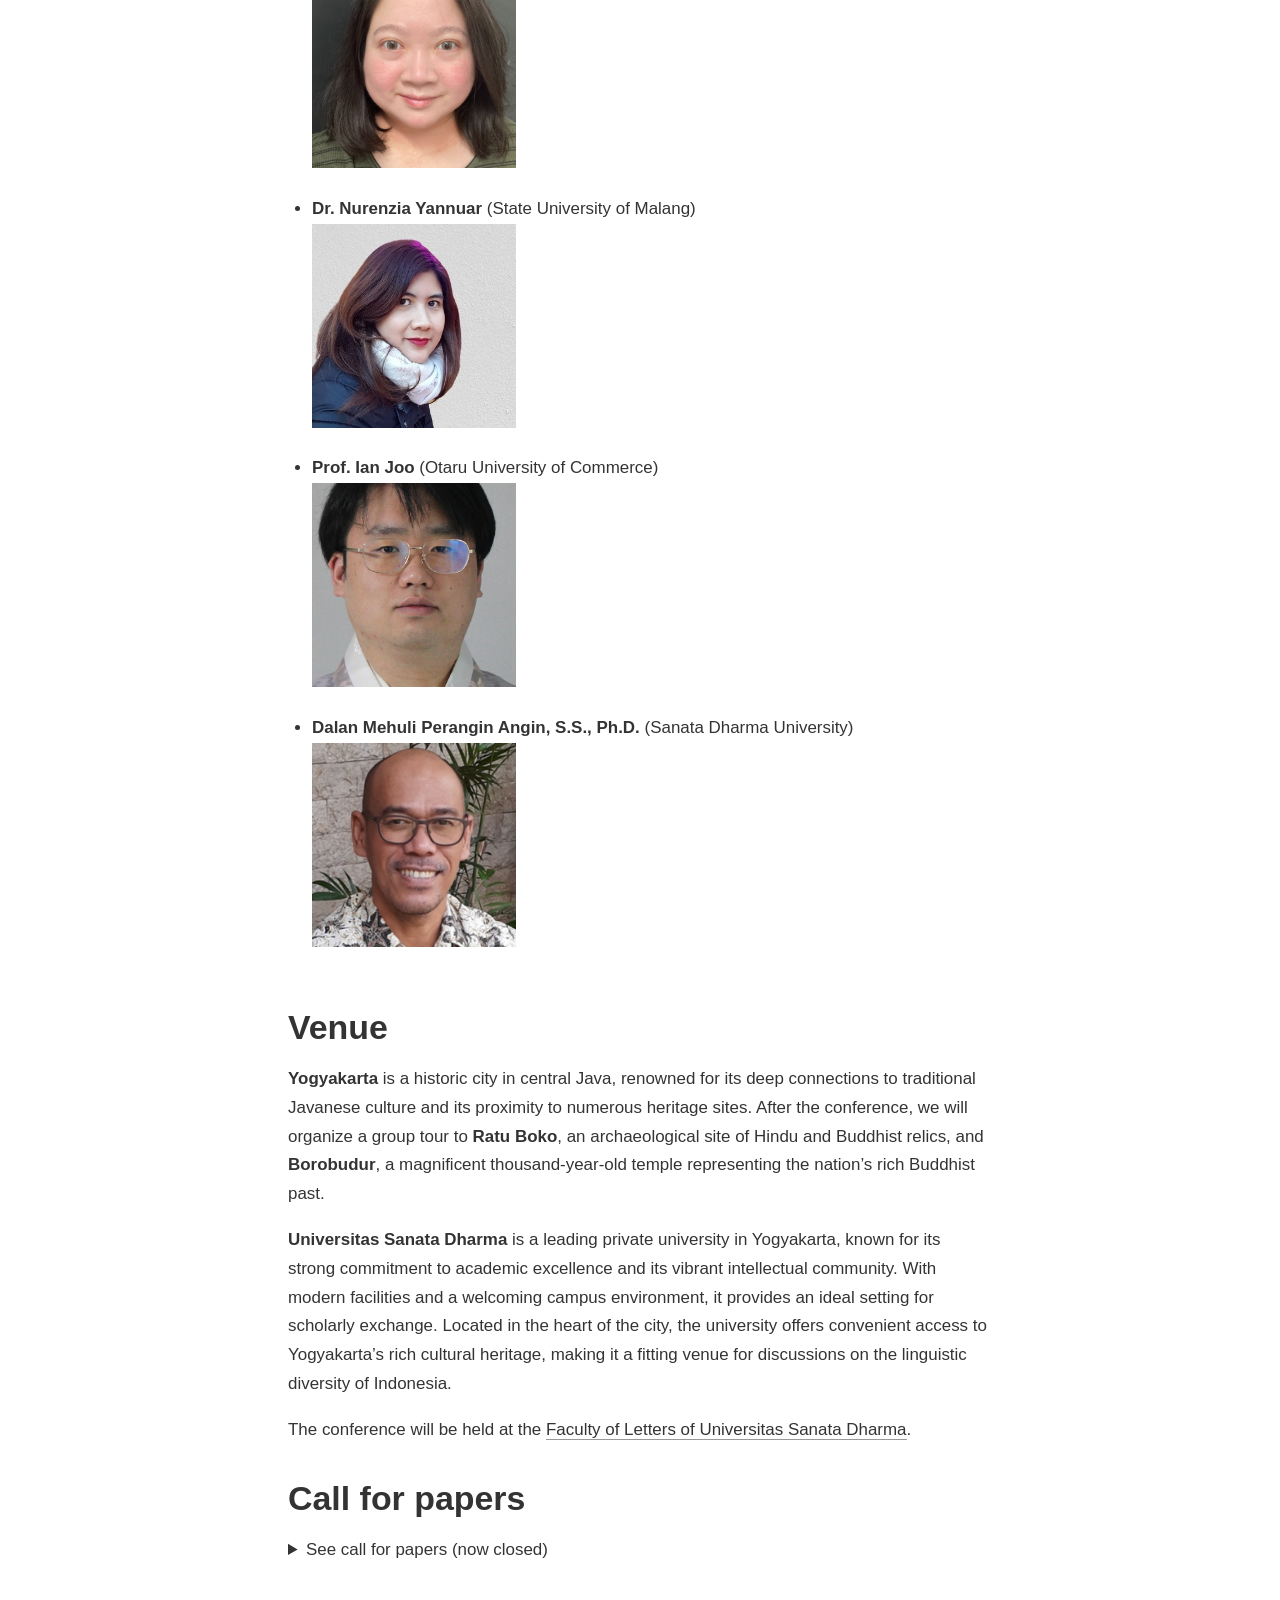
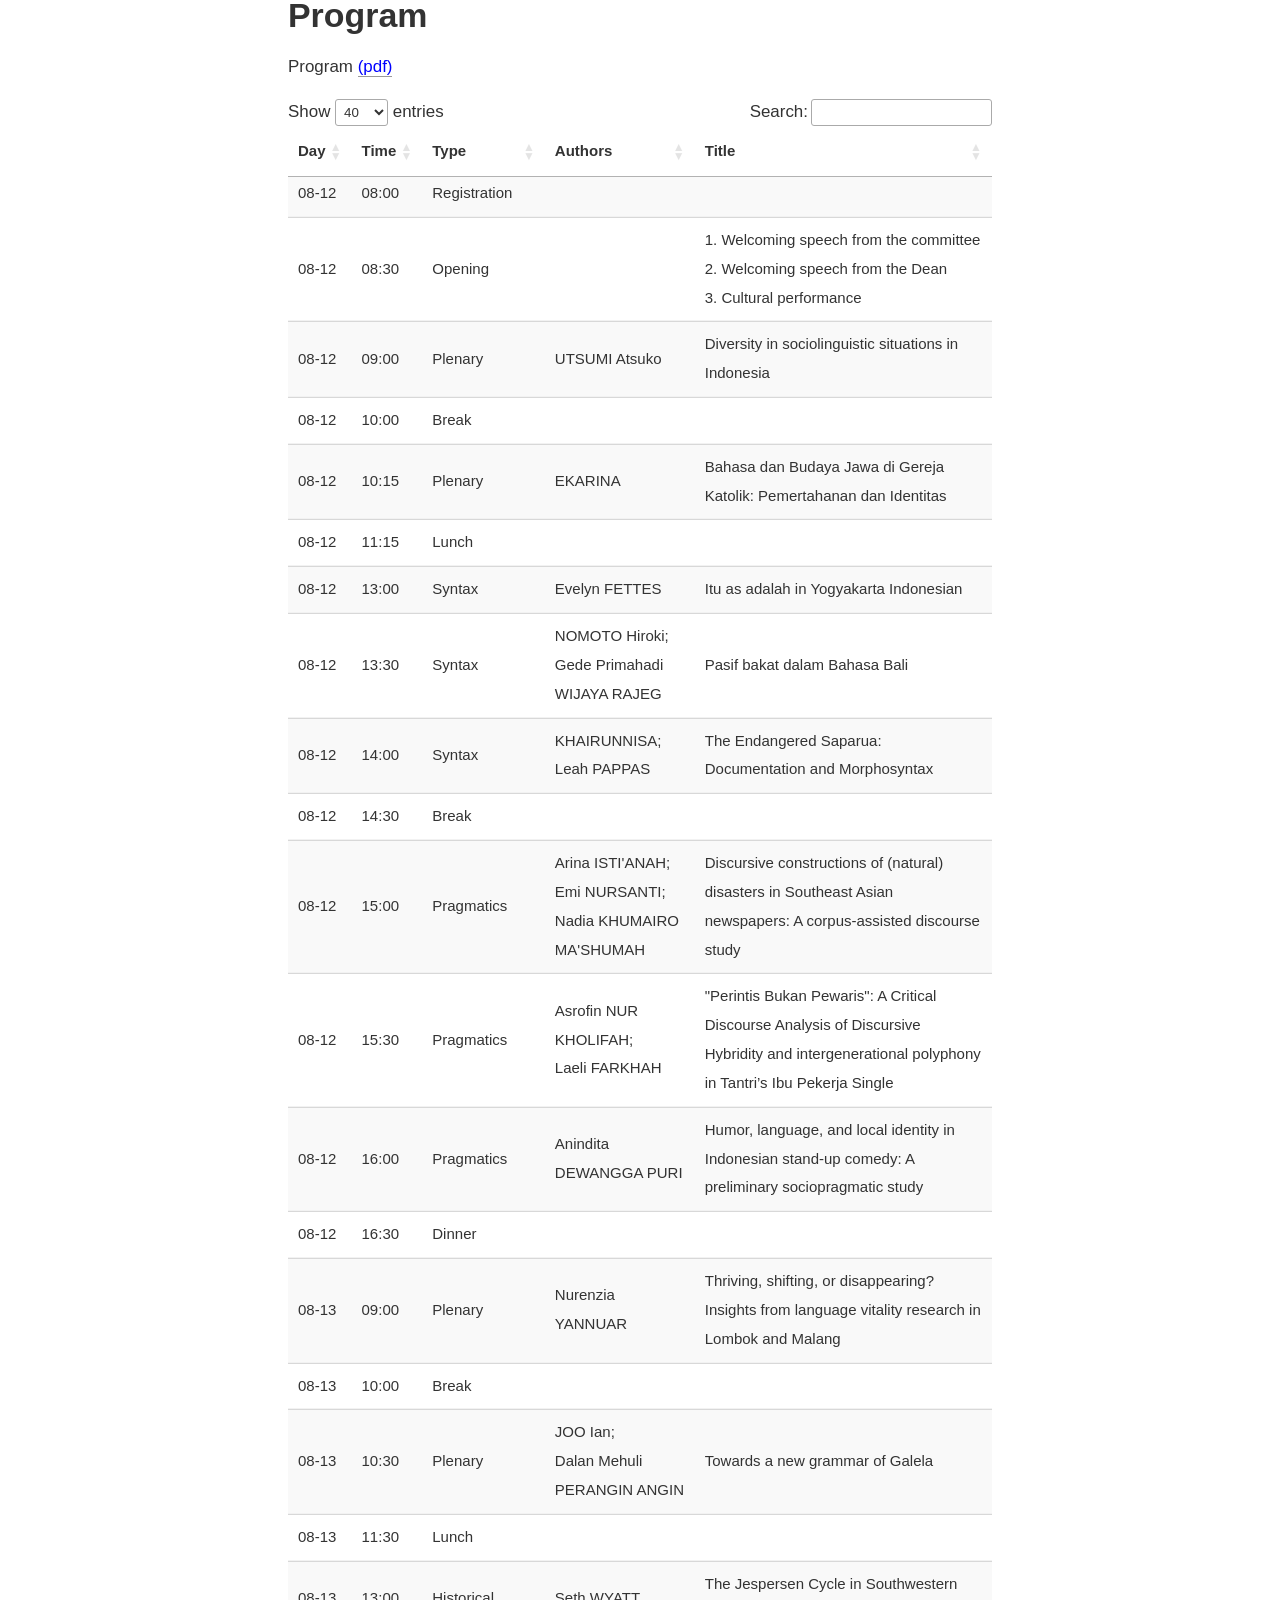
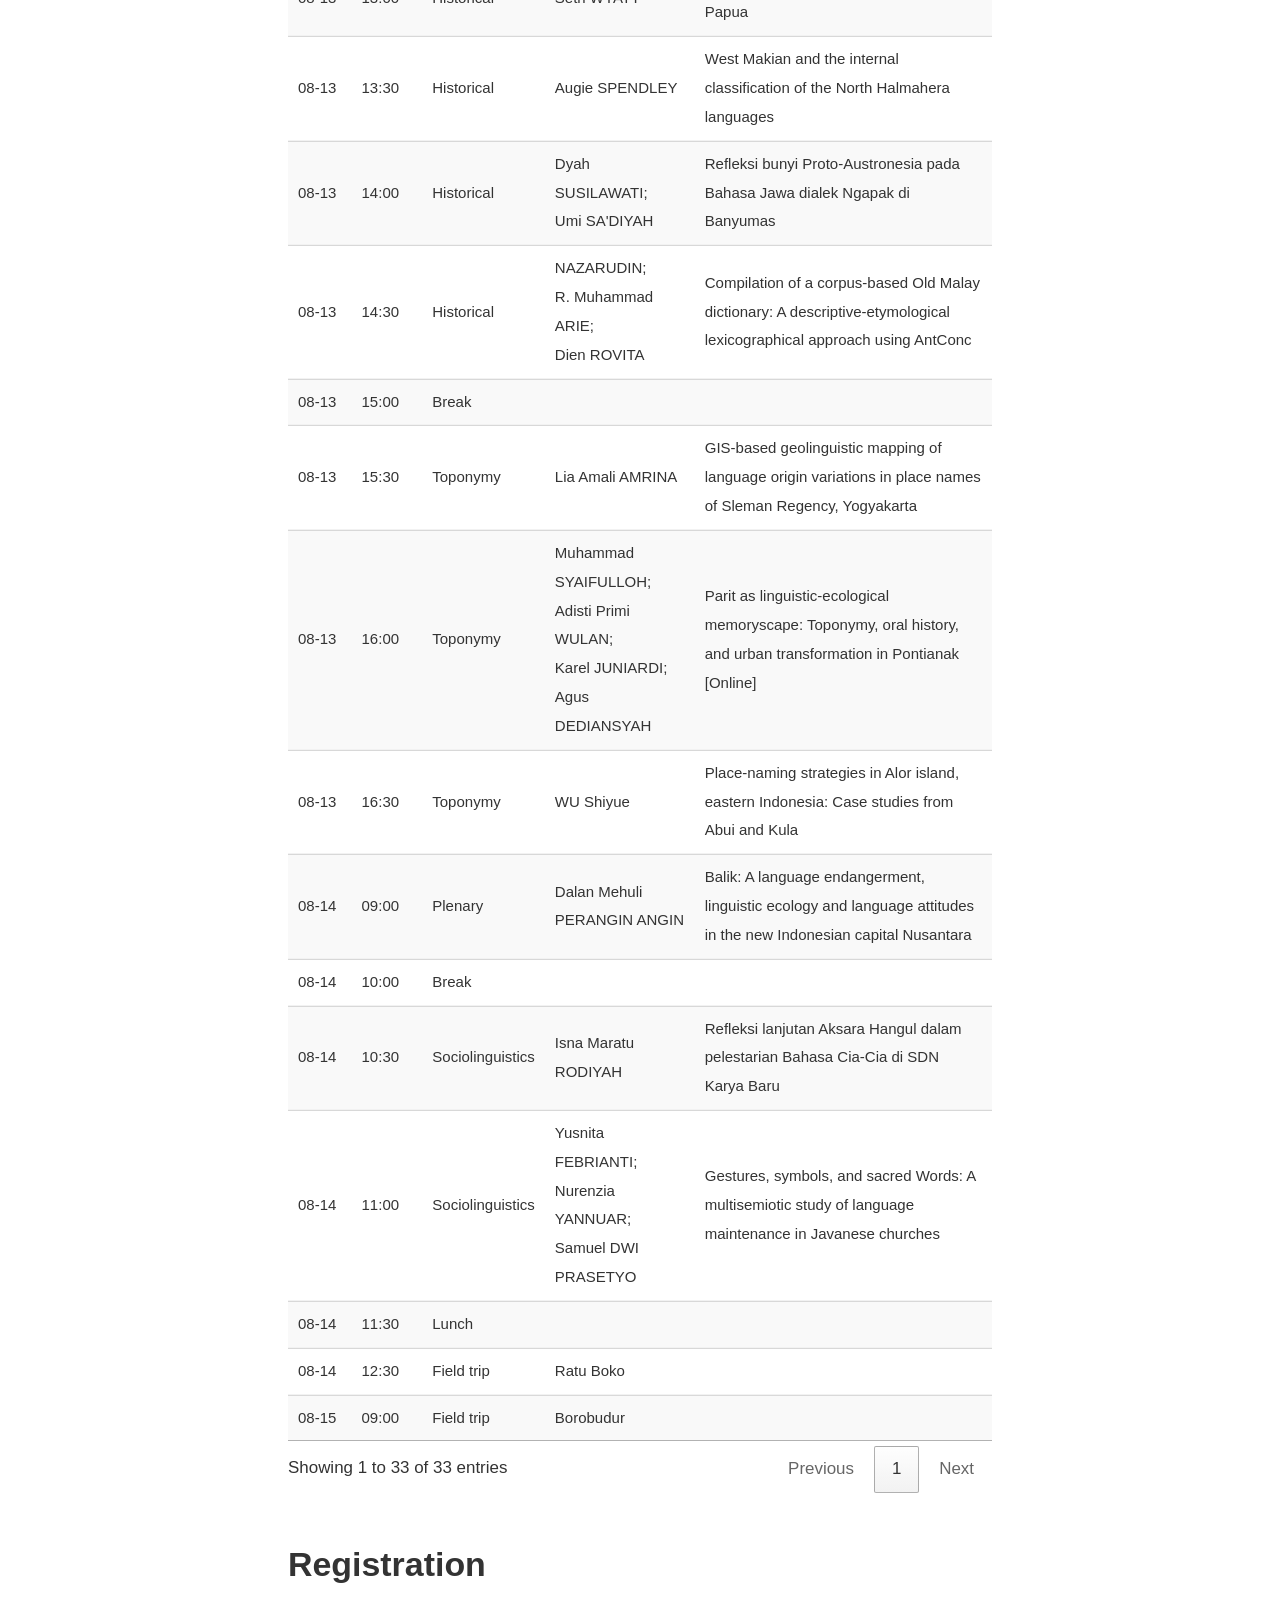
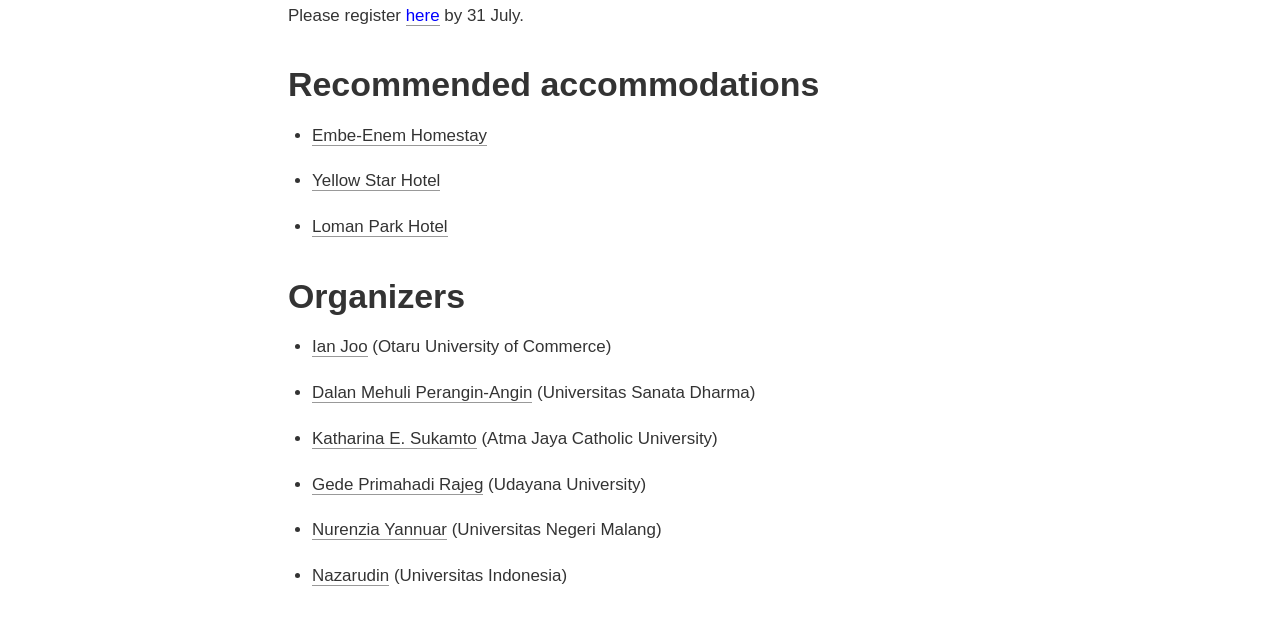
==== commit 4d82d575: "Program" ====
--- a/docs/index.html
+++ b/docs/index.html
@@ -2687,8 +2687,8 @@
 <h1 id="program">Program</h1>
 <p>Program <span style="color:blue"><a href="InLaLi2program.pdf">(pdf)</a></span></p>
 <div class="layout-chunk" data-layout="l-body">
-<div class="datatables html-widget html-fill-item" id="htmlwidget-5105457f9a57133f18ca" style="width:100%;height:auto;"></div>
-<script type="application/json" data-for="htmlwidget-5105457f9a57133f18ca">{"x":{"filter":"none","vertical":false,"data":[["08-12","08-12","08-12","08-12","08-12","08-12","08-12","08-12","08-12","08-12","08-12","08-12","08-12","08-12","08-13","08-13","08-13","08-13","08-13","08-13","08-13","08-13","08-13","08-13","08-13","08-13","08-14","08-14","08-14","08-14","08-14","08-14","08-15"],["08:00","08:30","09:00","10:00","10:15","11:15","13:00","13:30","14:00","14:30","15:00","15:30","16:00","16:30","09:00","10:00","10:30","11:30","13:00","13:30","14:00","14:30","15:00","15:30","16:00","16:30","09:00","10:00","10:30","11:00","11:30","12:30","09:00"],["Registration","Opening","Plenary","Break","Plenary","Lunch","Syntax","Syntax","Syntax","Break","Pragmatics","Pragmatics","Pragmatics","Dinner","Plenary","Break","Plenary","Lunch","Historical","Historical","Historical","Historical","Break","Toponymy","Toponymy","Toponymy","Plenary","Break","Sociolinguistics","Sociolinguistics","Lunch","Field trip","Field trip"],[null,null,"UTSUMI Atsuko",null,"EKARINA",null,"Evelyn FETTES","NOMOTO Hiroki; Gede Primahadi WIJAYA RAJEG","KHAIRUNNISA; Leah PAPPAS",null,"Arina ISTI'ANAH; Emi NURSANTI; Nadia KHUMAIRO MA'SHUMAH","Asrofin NUR KHOLIFAH; Laeli FARKHAH","Anindita DEWANGGA PURI",null,"Nurenzia YANNUAR",null,"JOO Ian; Dalan Mehuli PERANGIN ANGIN",null,"Seth WYATT","Augie SPENDLEY","Dyah SUSILAWATI","NAZARUDIN; R. Muhammad ARIE; Dien ROVITA",null,"Lia Amali AMRINA","Muhammad SYAIFULLOH; Adisti Primi WULAN; Karel JUNIARDI; Agus DEDIANSYAH","WU Shiyue","Dalan Mehuli PERANGIN ANGIN",null,"Isna Maratu RODIYAH","Yusnita FEBRIANTI; Nurenzia YANNUAR; Samuel DWI PRASETYO",null,"Ratu Boko","Borobudur"],[null,"\\makecell[lt]{1. Welcoming speech from the committee\\\\\r\n2. Welcoming speech from the Dean\\\\\r\n3. Cultural performance}","Diversity in sociolinguistic situations in Indonesia",null,"Bahasa dan Budaya Jawa di Gereja Katolik: Pemertahanan dan Identitas",null,"Itu as adalah in Yogyakarta Indonesian","Pasif bakat dalam Bahasa Bali","The Endangered Saparua: Documentation and Morphosyntax",null,"Discursive constructions of (natural) disasters in Southeast Asian newspapers: A corpus-assisted discourse study","\"Perintis Bukan Pewaris\": A Critical Discourse Analysis of Discursive Hybridity and intergenerational polyphony in Tantri’s Ibu Pekerja Single","Humor, language, and local identity in Indonesian stand-up comedy: A preliminary sociopragmatic study",null,"Thriving, shifting, or disappearing? Insights from language vitality research in Lombok and Malang",null,"Towards a new grammar of Galela",null,"The Jespersen Cycle in Southwestern Papua","West Makian and the internal classification of the North Halmahera languages","Refleksi bunyi Proto-Austronesia pada Bahasa Jawa dialek Ngapak di Banyumas","Compilation of a corpus-based Old Malay dictionary: A descriptive-etymological lexicographical approach using AntConc",null,"GIS-based geolinguistic mapping of language origin variations in place names of Sleman Regency, Yogyakarta","Parit as linguistic-ecological memoryscape: Toponymy, oral history, and urban transformation in Pontianak [Online]","Place-naming strategies in Alor island, eastern Indonesia: Case studies from Abui and Kula","Balik: A language endangerment, linguistic ecology and language attitudes in the new Indonesian capital Nusantara",null,"Refleksi lanjutan Aksara Hangul dalam pelestarian Bahasa Cia-Cia di SDN Karya Baru","Gestures, symbols, and sacred Words: A multisemiotic study of language maintenance in Javanese churches",null,null,null]],"container":"<table class=\"display\">\n  <thead>\n    <tr>\n      <th>Day<\/th>\n      <th>Time<\/th>\n      <th>Type<\/th>\n      <th>Authors<\/th>\n      <th>Title<\/th>\n    <\/tr>\n  <\/thead>\n<\/table>","options":{"scrollX":true,"pageLength":40,"columnDefs":[{"name":"Day","targets":0},{"name":"Time","targets":1},{"name":"Type","targets":2},{"name":"Authors","targets":3},{"name":"Title","targets":4}],"order":[],"autoWidth":false,"orderClasses":false,"lengthMenu":[10,25,40,50,100]}},"evals":[],"jsHooks":[]}</script>
+<div class="datatables html-widget html-fill-item" id="htmlwidget-efc9f863e7ec618978da" style="width:100%;height:auto;"></div>
+<script type="application/json" data-for="htmlwidget-efc9f863e7ec618978da">{"x":{"filter":"none","vertical":false,"data":[["08-12","08-12","08-12","08-12","08-12","08-12","08-12","08-12","08-12","08-12","08-12","08-12","08-12","08-12","08-13","08-13","08-13","08-13","08-13","08-13","08-13","08-13","08-13","08-13","08-13","08-13","08-14","08-14","08-14","08-14","08-14","08-14","08-15"],["08:00","08:30","09:00","10:00","10:15","11:15","13:00","13:30","14:00","14:30","15:00","15:30","16:00","16:30","09:00","10:00","10:30","11:30","13:00","13:30","14:00","14:30","15:00","15:30","16:00","16:30","09:00","10:00","10:30","11:00","11:30","12:30","09:00"],["Registration","Opening","Plenary","Break","Plenary","Lunch","Syntax","Syntax","Syntax","Break","Pragmatics","Pragmatics","Pragmatics","Dinner","Plenary","Break","Plenary","Lunch","Historical","Historical","Historical","Historical","Break","Toponymy","Toponymy","Toponymy","Plenary","Break","Sociolinguistics","Sociolinguistics","Lunch","Field trip","Field trip"],[null,null,"UTSUMI Atsuko",null,"EKARINA",null,"Evelyn FETTES","NOMOTO Hiroki;<br> Gede Primahadi WIJAYA RAJEG","KHAIRUNNISA;<br> Leah PAPPAS",null,"Arina ISTI'ANAH;<br> Emi NURSANTI;<br> Nadia KHUMAIRO MA'SHUMAH","Asrofin NUR KHOLIFAH;<br> Laeli FARKHAH","Anindita DEWANGGA PURI",null,"Nurenzia YANNUAR",null,"JOO Ian;<br> Dalan Mehuli PERANGIN ANGIN",null,"Seth WYATT","Augie SPENDLEY","Dyah SUSILAWATI;<br> Umi SA'DIYAH","NAZARUDIN;<br> R. Muhammad ARIE;<br> Dien ROVITA",null,"Lia Amali AMRINA","Muhammad SYAIFULLOH;<br> Adisti Primi WULAN;<br> Karel JUNIARDI;<br> Agus DEDIANSYAH","WU Shiyue","Dalan Mehuli PERANGIN ANGIN",null,"Isna Maratu RODIYAH","Yusnita FEBRIANTI;<br> Nurenzia YANNUAR;<br> Samuel DWI PRASETYO",null,"Ratu Boko","Borobudur"],[null,"1. Welcoming speech from the committee<br>\r\n2. Welcoming speech from the Dean<br>\r\n3. Cultural performance","Diversity in sociolinguistic situations in Indonesia",null,"Bahasa dan Budaya Jawa di Gereja Katolik: Pemertahanan dan Identitas",null,"Itu as adalah in Yogyakarta Indonesian","Pasif bakat dalam Bahasa Bali","The Endangered Saparua: Documentation and Morphosyntax",null,"Discursive constructions of (natural) disasters in Southeast Asian newspapers: A corpus-assisted discourse study","\"Perintis Bukan Pewaris\": A Critical Discourse Analysis of Discursive Hybridity and intergenerational polyphony in Tantri’s Ibu Pekerja Single","Humor, language, and local identity in Indonesian stand-up comedy: A preliminary sociopragmatic study",null,"Thriving, shifting, or disappearing? Insights from language vitality research in Lombok and Malang",null,"Towards a new grammar of Galela",null,"The Jespersen Cycle in Southwestern Papua","West Makian and the internal classification of the North Halmahera languages","Refleksi bunyi Proto-Austronesia pada Bahasa Jawa dialek Ngapak di Banyumas","Compilation of a corpus-based Old Malay dictionary: A descriptive-etymological lexicographical approach using AntConc",null,"GIS-based geolinguistic mapping of language origin variations in place names of Sleman Regency, Yogyakarta","Parit as linguistic-ecological memoryscape: Toponymy, oral history, and urban transformation in Pontianak [Online]","Place-naming strategies in Alor island, eastern Indonesia: Case studies from Abui and Kula","Balik: A language endangerment, linguistic ecology and language attitudes in the new Indonesian capital Nusantara",null,"Refleksi lanjutan Aksara Hangul dalam pelestarian Bahasa Cia-Cia di SDN Karya Baru","Gestures, symbols, and sacred Words: A multisemiotic study of language maintenance in Javanese churches",null,null,null]],"container":"<table class=\"display\">\n  <thead>\n    <tr>\n      <th>Day<\/th>\n      <th>Time<\/th>\n      <th>Type<\/th>\n      <th>Authors<\/th>\n      <th>Title<\/th>\n    <\/tr>\n  <\/thead>\n<\/table>","options":{"scrollX":true,"pageLength":40,"columnDefs":[{"name":"Day","targets":0},{"name":"Time","targets":1},{"name":"Type","targets":2},{"name":"Authors","targets":3},{"name":"Title","targets":4}],"order":[],"autoWidth":false,"orderClasses":false,"lengthMenu":[10,25,40,50,100]}},"evals":[],"jsHooks":[]}</script>
 </div>
 <h1 id="registration">Registration</h1>
 <p>Please register <a href="https://forms.gle/Ws6VveztC5bmmxWs7" style="color:blue">here</a> by 31 July.</p>
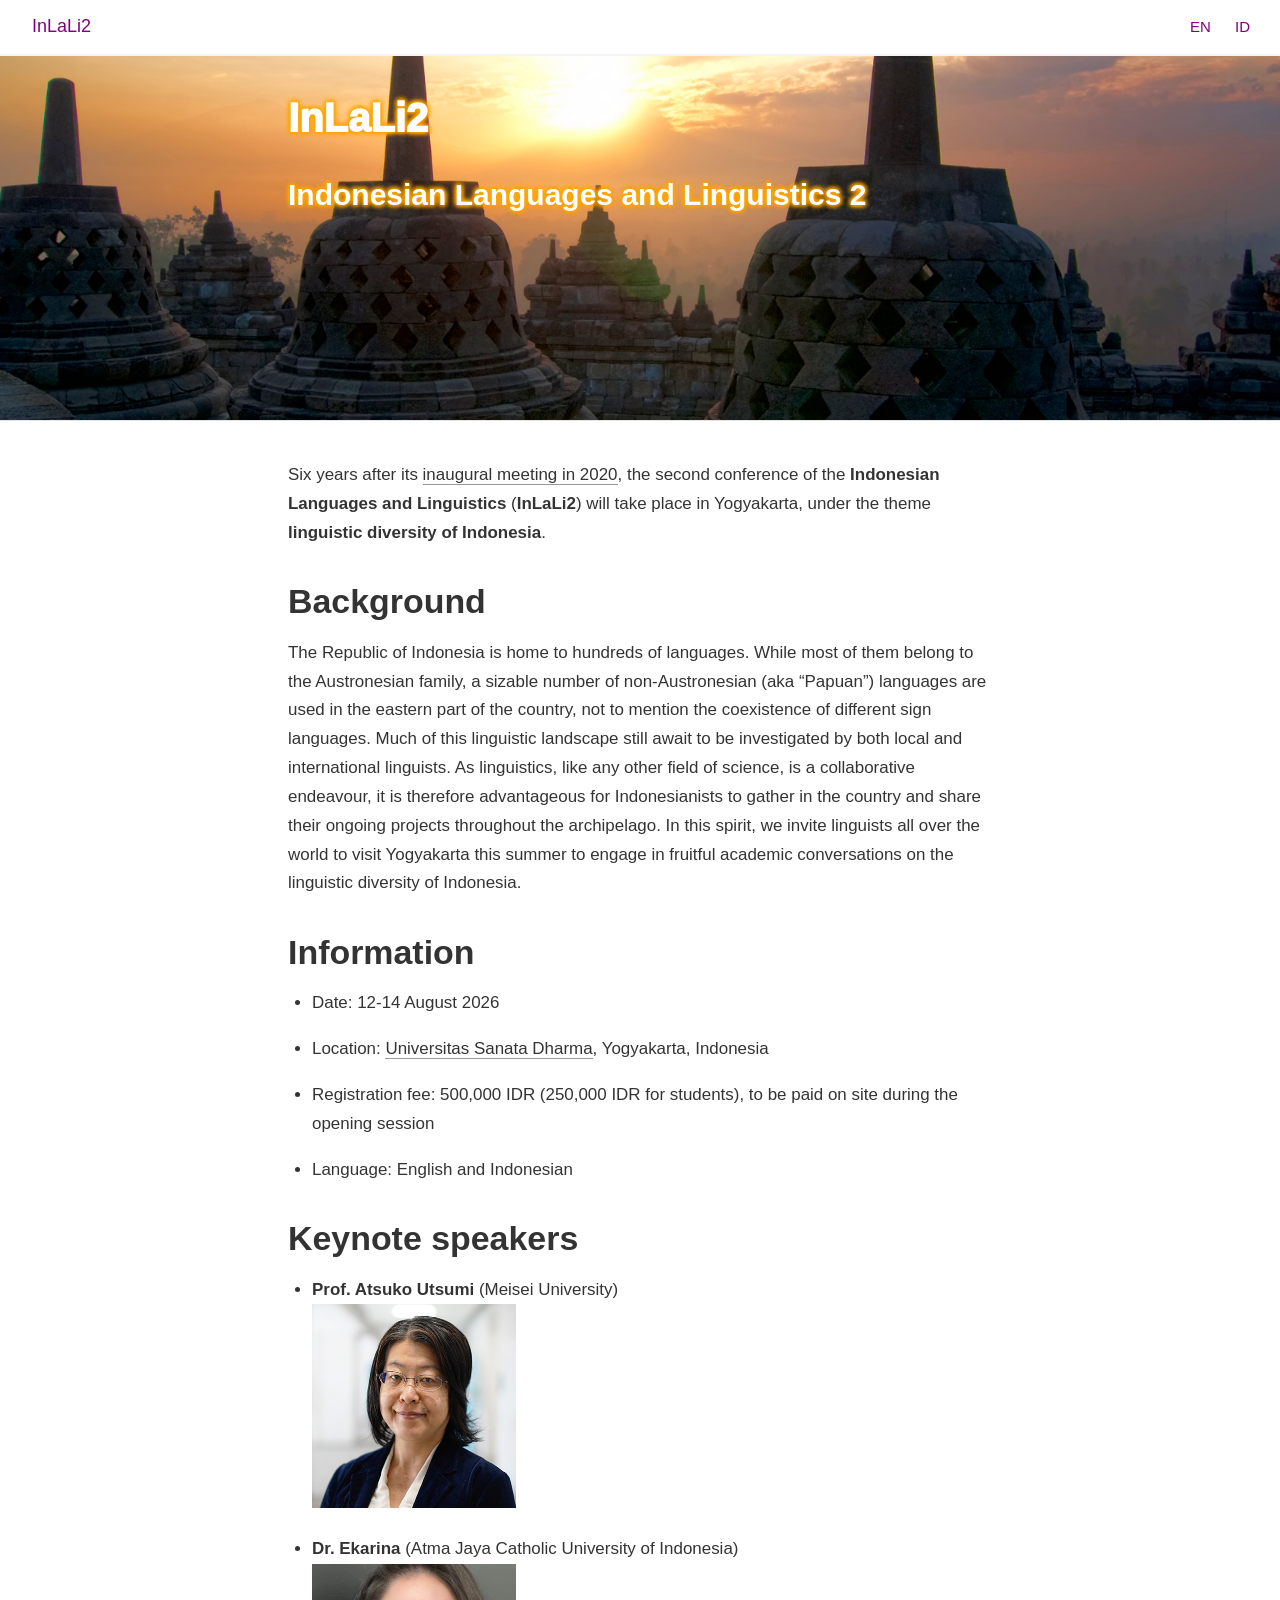
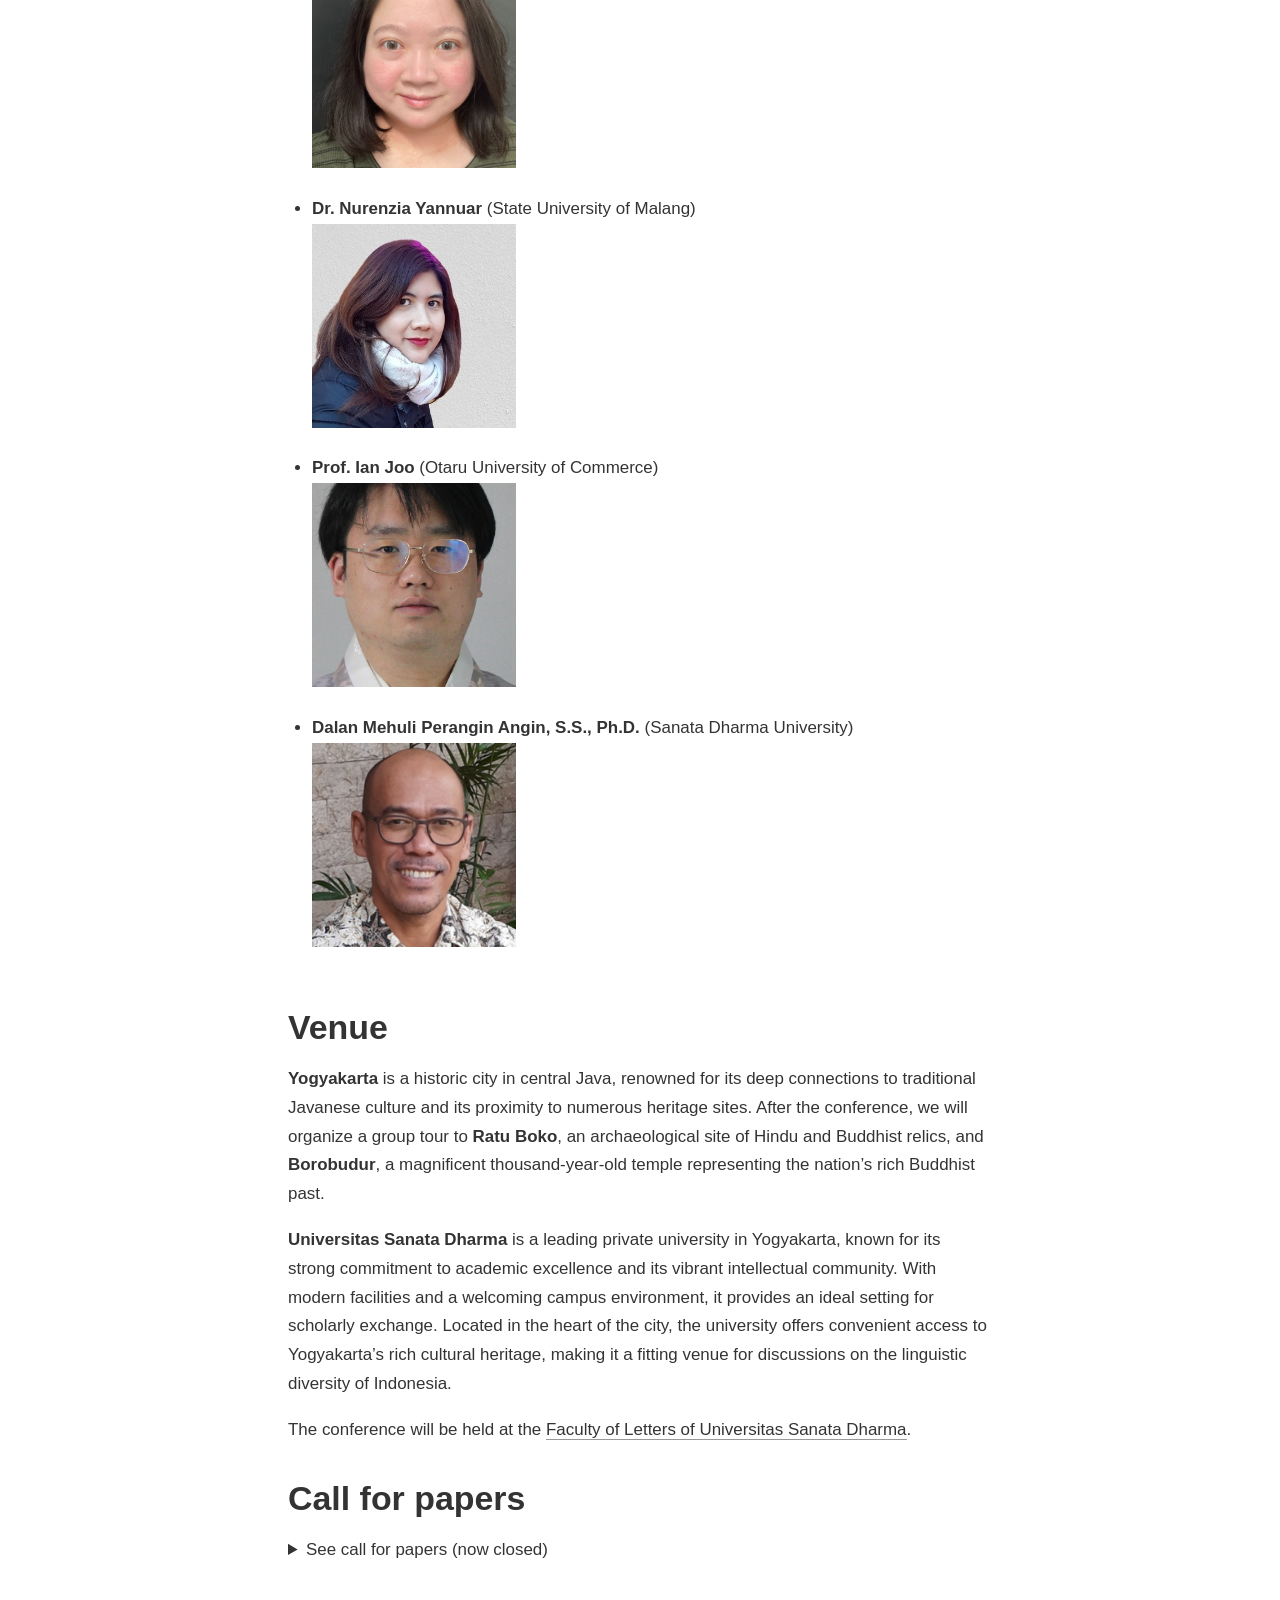
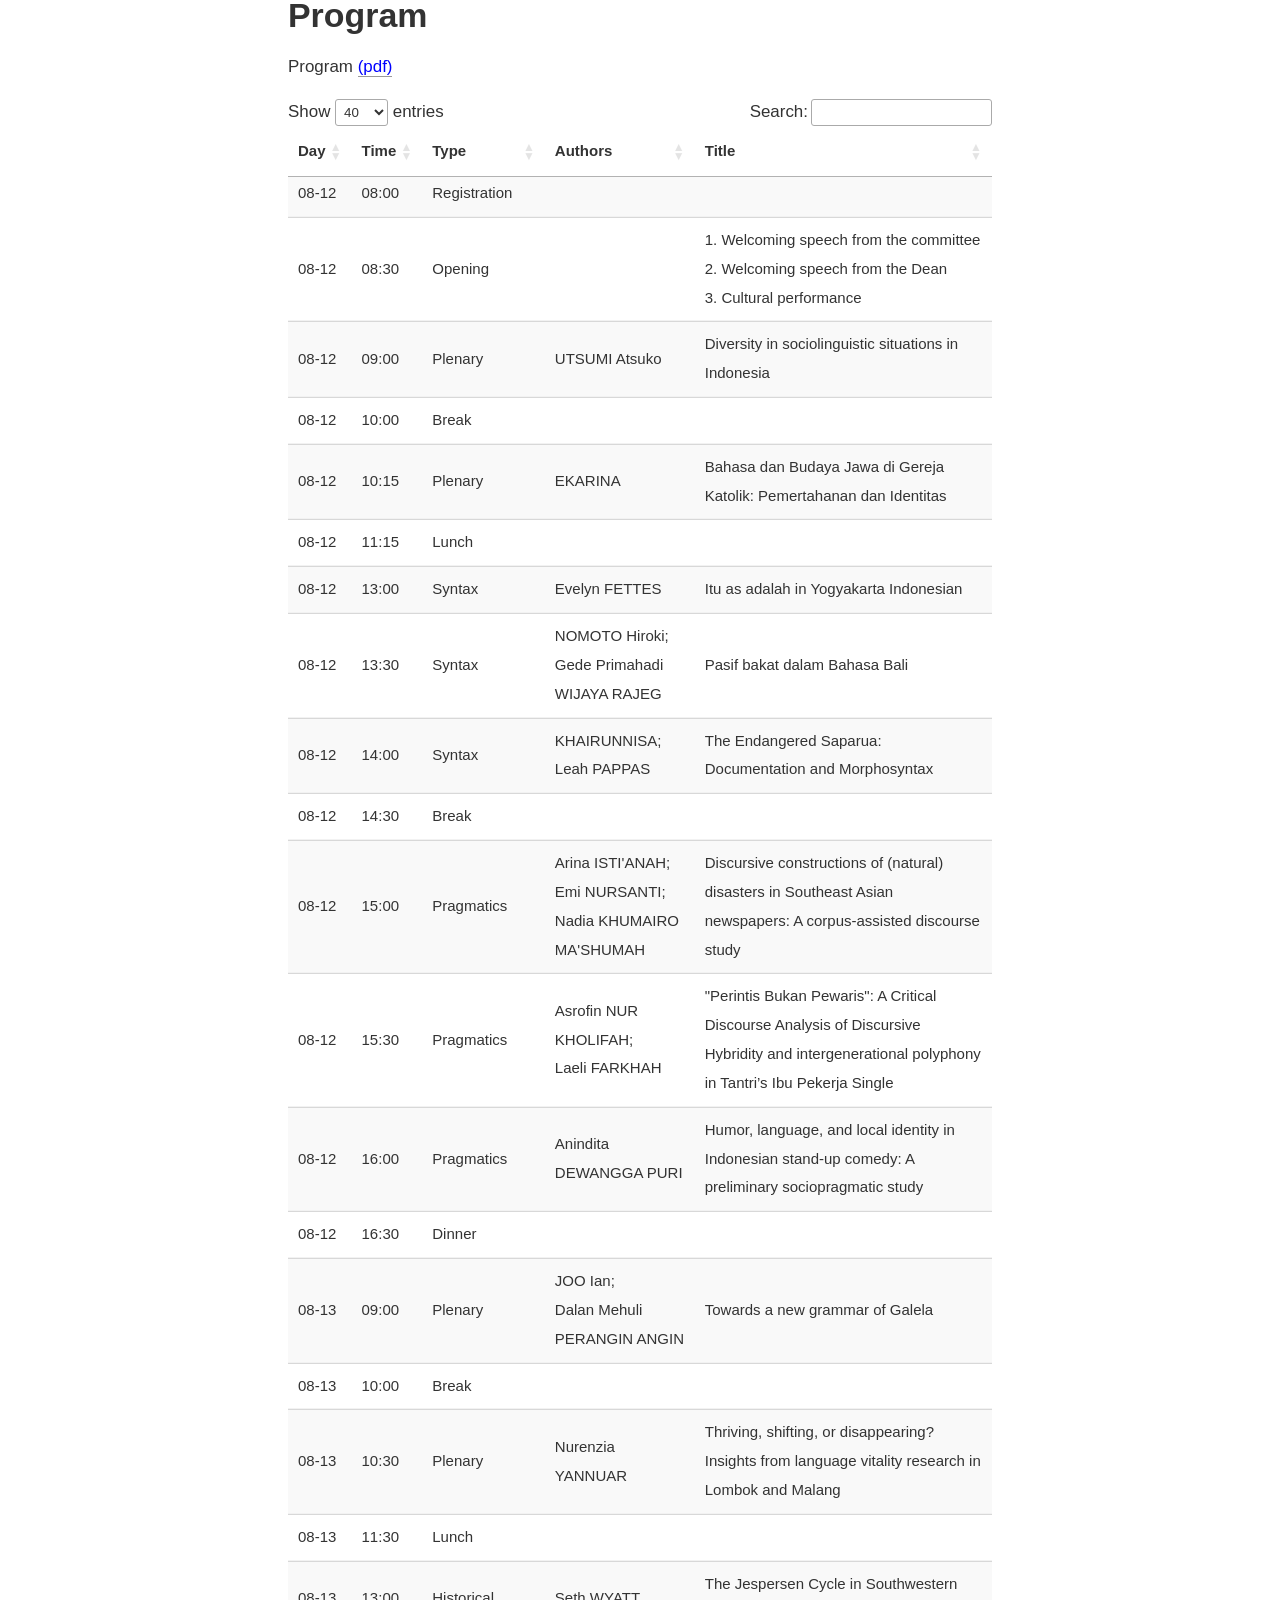
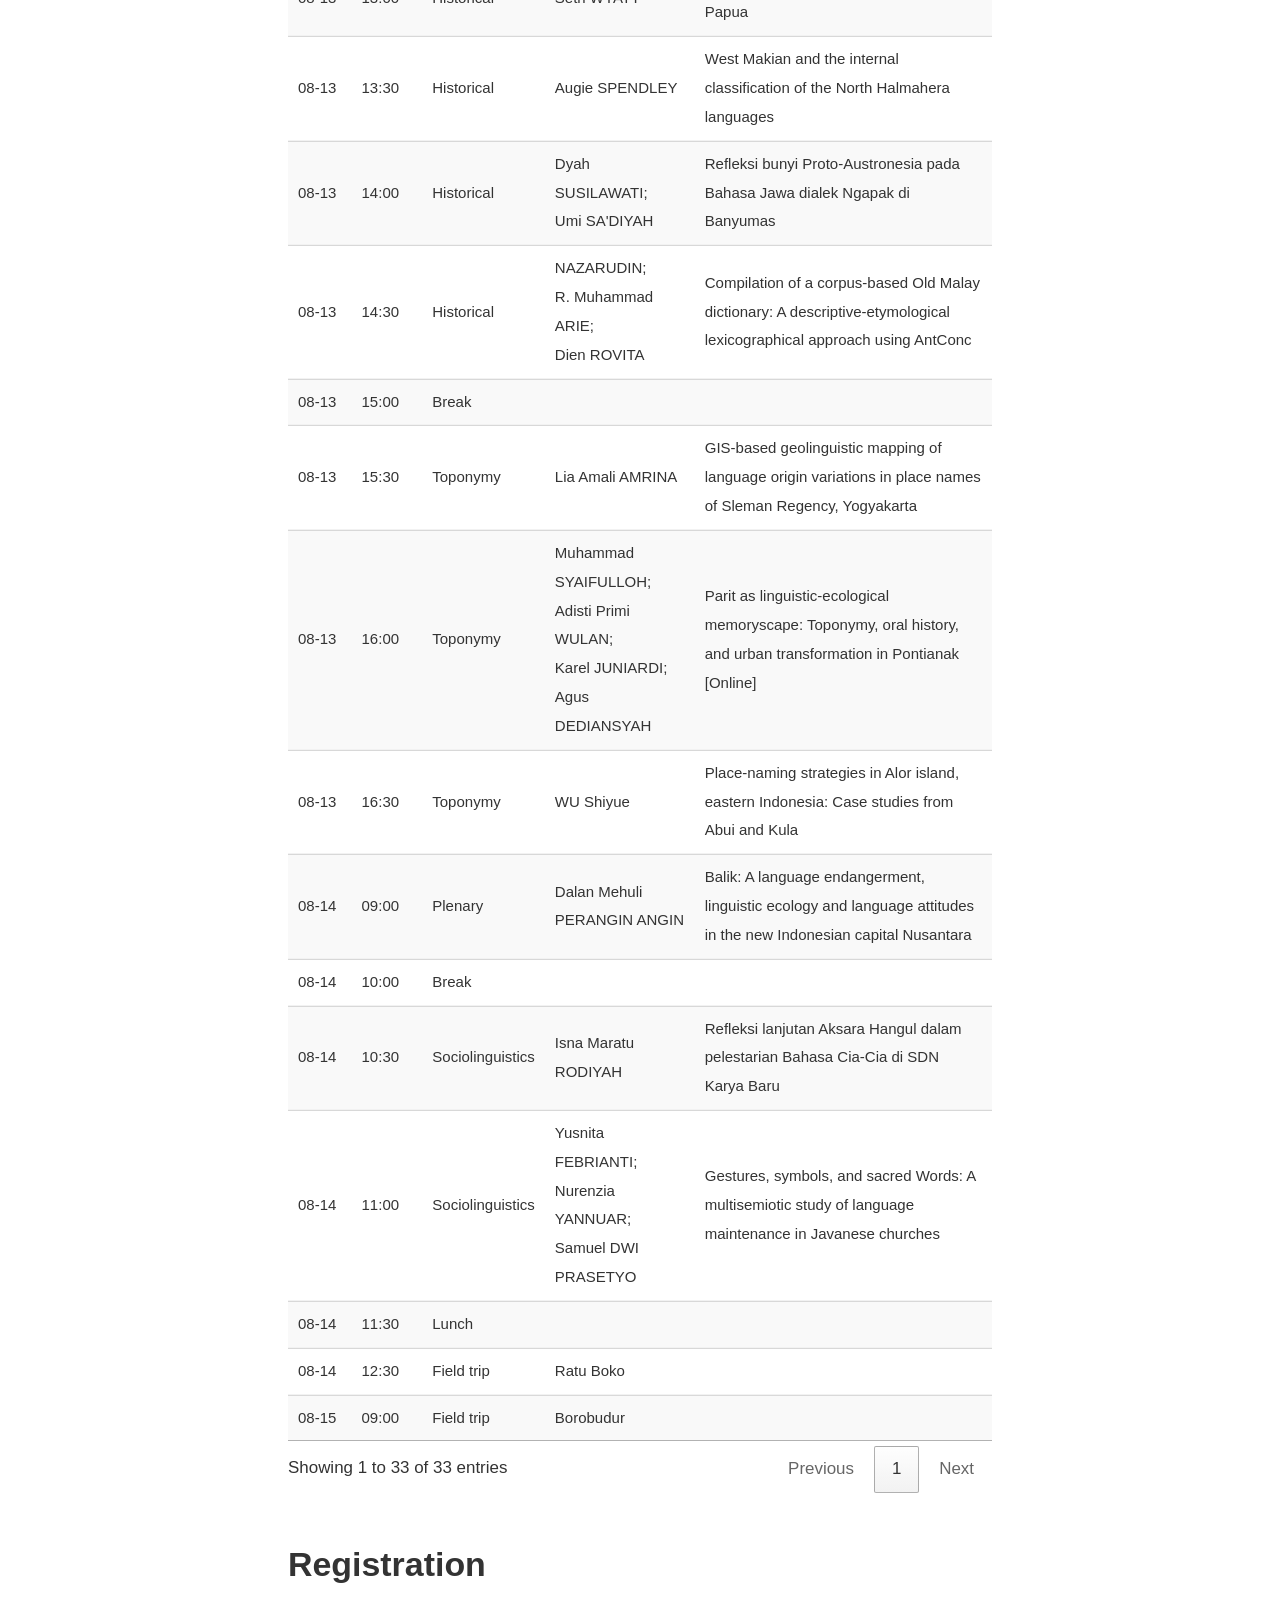
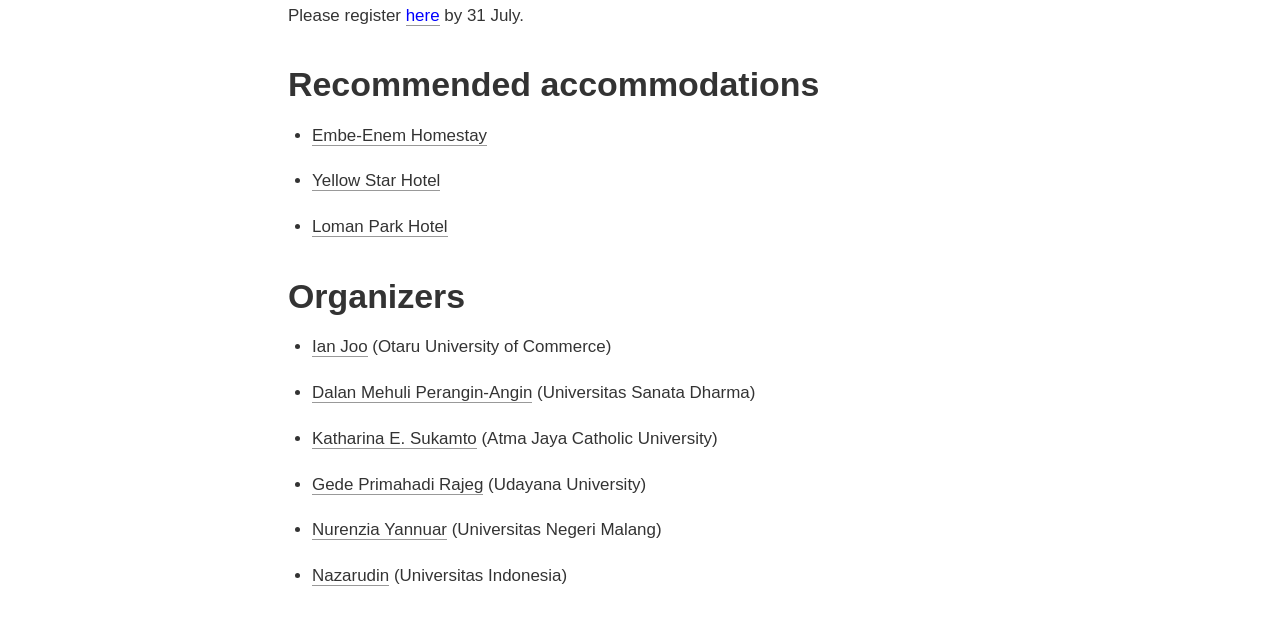
==== commit 7cc78dd3: "Program" ====
--- a/docs/index.html
+++ b/docs/index.html
@@ -2687,8 +2687,8 @@
 <h1 id="program">Program</h1>
 <p>Program <span style="color:blue"><a href="InLaLi2program.pdf">(pdf)</a></span></p>
 <div class="layout-chunk" data-layout="l-body">
-<div class="datatables html-widget html-fill-item" id="htmlwidget-efc9f863e7ec618978da" style="width:100%;height:auto;"></div>
-<script type="application/json" data-for="htmlwidget-efc9f863e7ec618978da">{"x":{"filter":"none","vertical":false,"data":[["08-12","08-12","08-12","08-12","08-12","08-12","08-12","08-12","08-12","08-12","08-12","08-12","08-12","08-12","08-13","08-13","08-13","08-13","08-13","08-13","08-13","08-13","08-13","08-13","08-13","08-13","08-14","08-14","08-14","08-14","08-14","08-14","08-15"],["08:00","08:30","09:00","10:00","10:15","11:15","13:00","13:30","14:00","14:30","15:00","15:30","16:00","16:30","09:00","10:00","10:30","11:30","13:00","13:30","14:00","14:30","15:00","15:30","16:00","16:30","09:00","10:00","10:30","11:00","11:30","12:30","09:00"],["Registration","Opening","Plenary","Break","Plenary","Lunch","Syntax","Syntax","Syntax","Break","Pragmatics","Pragmatics","Pragmatics","Dinner","Plenary","Break","Plenary","Lunch","Historical","Historical","Historical","Historical","Break","Toponymy","Toponymy","Toponymy","Plenary","Break","Sociolinguistics","Sociolinguistics","Lunch","Field trip","Field trip"],[null,null,"UTSUMI Atsuko",null,"EKARINA",null,"Evelyn FETTES","NOMOTO Hiroki;<br> Gede Primahadi WIJAYA RAJEG","KHAIRUNNISA;<br> Leah PAPPAS",null,"Arina ISTI'ANAH;<br> Emi NURSANTI;<br> Nadia KHUMAIRO MA'SHUMAH","Asrofin NUR KHOLIFAH;<br> Laeli FARKHAH","Anindita DEWANGGA PURI",null,"Nurenzia YANNUAR",null,"JOO Ian;<br> Dalan Mehuli PERANGIN ANGIN",null,"Seth WYATT","Augie SPENDLEY","Dyah SUSILAWATI;<br> Umi SA'DIYAH","NAZARUDIN;<br> R. Muhammad ARIE;<br> Dien ROVITA",null,"Lia Amali AMRINA","Muhammad SYAIFULLOH;<br> Adisti Primi WULAN;<br> Karel JUNIARDI;<br> Agus DEDIANSYAH","WU Shiyue","Dalan Mehuli PERANGIN ANGIN",null,"Isna Maratu RODIYAH","Yusnita FEBRIANTI;<br> Nurenzia YANNUAR;<br> Samuel DWI PRASETYO",null,"Ratu Boko","Borobudur"],[null,"1. Welcoming speech from the committee<br>\r\n2. Welcoming speech from the Dean<br>\r\n3. Cultural performance","Diversity in sociolinguistic situations in Indonesia",null,"Bahasa dan Budaya Jawa di Gereja Katolik: Pemertahanan dan Identitas",null,"Itu as adalah in Yogyakarta Indonesian","Pasif bakat dalam Bahasa Bali","The Endangered Saparua: Documentation and Morphosyntax",null,"Discursive constructions of (natural) disasters in Southeast Asian newspapers: A corpus-assisted discourse study","\"Perintis Bukan Pewaris\": A Critical Discourse Analysis of Discursive Hybridity and intergenerational polyphony in Tantri’s Ibu Pekerja Single","Humor, language, and local identity in Indonesian stand-up comedy: A preliminary sociopragmatic study",null,"Thriving, shifting, or disappearing? Insights from language vitality research in Lombok and Malang",null,"Towards a new grammar of Galela",null,"The Jespersen Cycle in Southwestern Papua","West Makian and the internal classification of the North Halmahera languages","Refleksi bunyi Proto-Austronesia pada Bahasa Jawa dialek Ngapak di Banyumas","Compilation of a corpus-based Old Malay dictionary: A descriptive-etymological lexicographical approach using AntConc",null,"GIS-based geolinguistic mapping of language origin variations in place names of Sleman Regency, Yogyakarta","Parit as linguistic-ecological memoryscape: Toponymy, oral history, and urban transformation in Pontianak [Online]","Place-naming strategies in Alor island, eastern Indonesia: Case studies from Abui and Kula","Balik: A language endangerment, linguistic ecology and language attitudes in the new Indonesian capital Nusantara",null,"Refleksi lanjutan Aksara Hangul dalam pelestarian Bahasa Cia-Cia di SDN Karya Baru","Gestures, symbols, and sacred Words: A multisemiotic study of language maintenance in Javanese churches",null,null,null]],"container":"<table class=\"display\">\n  <thead>\n    <tr>\n      <th>Day<\/th>\n      <th>Time<\/th>\n      <th>Type<\/th>\n      <th>Authors<\/th>\n      <th>Title<\/th>\n    <\/tr>\n  <\/thead>\n<\/table>","options":{"scrollX":true,"pageLength":40,"columnDefs":[{"name":"Day","targets":0},{"name":"Time","targets":1},{"name":"Type","targets":2},{"name":"Authors","targets":3},{"name":"Title","targets":4}],"order":[],"autoWidth":false,"orderClasses":false,"lengthMenu":[10,25,40,50,100]}},"evals":[],"jsHooks":[]}</script>
+<div class="datatables html-widget html-fill-item" id="htmlwidget-8dd03ee5aa24b5fc7ce3" style="width:100%;height:auto;"></div>
+<script type="application/json" data-for="htmlwidget-8dd03ee5aa24b5fc7ce3">{"x":{"filter":"none","vertical":false,"data":[["08-12","08-12","08-12","08-12","08-12","08-12","08-12","08-12","08-12","08-12","08-12","08-12","08-12","08-12","08-13","08-13","08-13","08-13","08-13","08-13","08-13","08-13","08-13","08-13","08-13","08-13","08-14","08-14","08-14","08-14","08-14","08-14","08-15"],["08:00","08:30","09:00","10:00","10:15","11:15","13:00","13:30","14:00","14:30","15:00","15:30","16:00","16:30","09:00","10:00","10:30","11:30","13:00","13:30","14:00","14:30","15:00","15:30","16:00","16:30","09:00","10:00","10:30","11:00","11:30","12:30","09:00"],["Registration","Opening","Plenary","Break","Plenary","Lunch","Syntax","Syntax","Syntax","Break","Pragmatics","Pragmatics","Pragmatics","Dinner","Plenary","Break","Plenary","Lunch","Historical","Historical","Historical","Historical","Break","Toponymy","Toponymy","Toponymy","Plenary","Break","Sociolinguistics","Sociolinguistics","Lunch","Field trip","Field trip"],[null,null,"UTSUMI Atsuko",null,"EKARINA",null,"Evelyn FETTES","NOMOTO Hiroki;<br> Gede Primahadi WIJAYA RAJEG","KHAIRUNNISA;<br> Leah PAPPAS",null,"Arina ISTI'ANAH;<br> Emi NURSANTI;<br> Nadia KHUMAIRO MA'SHUMAH","Asrofin NUR KHOLIFAH;<br> Laeli FARKHAH","Anindita DEWANGGA PURI",null,"JOO Ian;<br> Dalan Mehuli PERANGIN ANGIN",null,"Nurenzia YANNUAR",null,"Seth WYATT","Augie SPENDLEY","Dyah SUSILAWATI;<br> Umi SA'DIYAH","NAZARUDIN;<br> R. Muhammad ARIE;<br> Dien ROVITA",null,"Lia Amali AMRINA","Muhammad SYAIFULLOH;<br> Adisti Primi WULAN;<br> Karel JUNIARDI;<br> Agus DEDIANSYAH","WU Shiyue","Dalan Mehuli PERANGIN ANGIN",null,"Isna Maratu RODIYAH","Yusnita FEBRIANTI;<br> Nurenzia YANNUAR;<br> Samuel DWI PRASETYO",null,"Ratu Boko","Borobudur"],[null,"1. Welcoming speech from the committee<br>\r\n2. Welcoming speech from the Dean<br>\r\n3. Cultural performance","Diversity in sociolinguistic situations in Indonesia",null,"Bahasa dan Budaya Jawa di Gereja Katolik: Pemertahanan dan Identitas",null,"Itu as adalah in Yogyakarta Indonesian","Pasif bakat dalam Bahasa Bali","The Endangered Saparua: Documentation and Morphosyntax",null,"Discursive constructions of (natural) disasters in Southeast Asian newspapers: A corpus-assisted discourse study","\"Perintis Bukan Pewaris\": A Critical Discourse Analysis of Discursive Hybridity and intergenerational polyphony in Tantri’s Ibu Pekerja Single","Humor, language, and local identity in Indonesian stand-up comedy: A preliminary sociopragmatic study",null,"Towards a new grammar of Galela",null,"Thriving, shifting, or disappearing? Insights from language vitality research in Lombok and Malang",null,"The Jespersen Cycle in Southwestern Papua","West Makian and the internal classification of the North Halmahera languages","Refleksi bunyi Proto-Austronesia pada Bahasa Jawa dialek Ngapak di Banyumas","Compilation of a corpus-based Old Malay dictionary: A descriptive-etymological lexicographical approach using AntConc",null,"GIS-based geolinguistic mapping of language origin variations in place names of Sleman Regency, Yogyakarta","Parit as linguistic-ecological memoryscape: Toponymy, oral history, and urban transformation in Pontianak [Online]","Place-naming strategies in Alor island, eastern Indonesia: Case studies from Abui and Kula","Balik: A language endangerment, linguistic ecology and language attitudes in the new Indonesian capital Nusantara",null,"Refleksi lanjutan Aksara Hangul dalam pelestarian Bahasa Cia-Cia di SDN Karya Baru","Gestures, symbols, and sacred Words: A multisemiotic study of language maintenance in Javanese churches",null,null,null]],"container":"<table class=\"display\">\n  <thead>\n    <tr>\n      <th>Day<\/th>\n      <th>Time<\/th>\n      <th>Type<\/th>\n      <th>Authors<\/th>\n      <th>Title<\/th>\n    <\/tr>\n  <\/thead>\n<\/table>","options":{"scrollX":true,"pageLength":40,"columnDefs":[{"name":"Day","targets":0},{"name":"Time","targets":1},{"name":"Type","targets":2},{"name":"Authors","targets":3},{"name":"Title","targets":4}],"order":[],"autoWidth":false,"orderClasses":false,"lengthMenu":[10,25,40,50,100]}},"evals":[],"jsHooks":[]}</script>
 </div>
 <h1 id="registration">Registration</h1>
 <p>Please register <a href="https://forms.gle/Ws6VveztC5bmmxWs7" style="color:blue">here</a> by 31 July.</p>
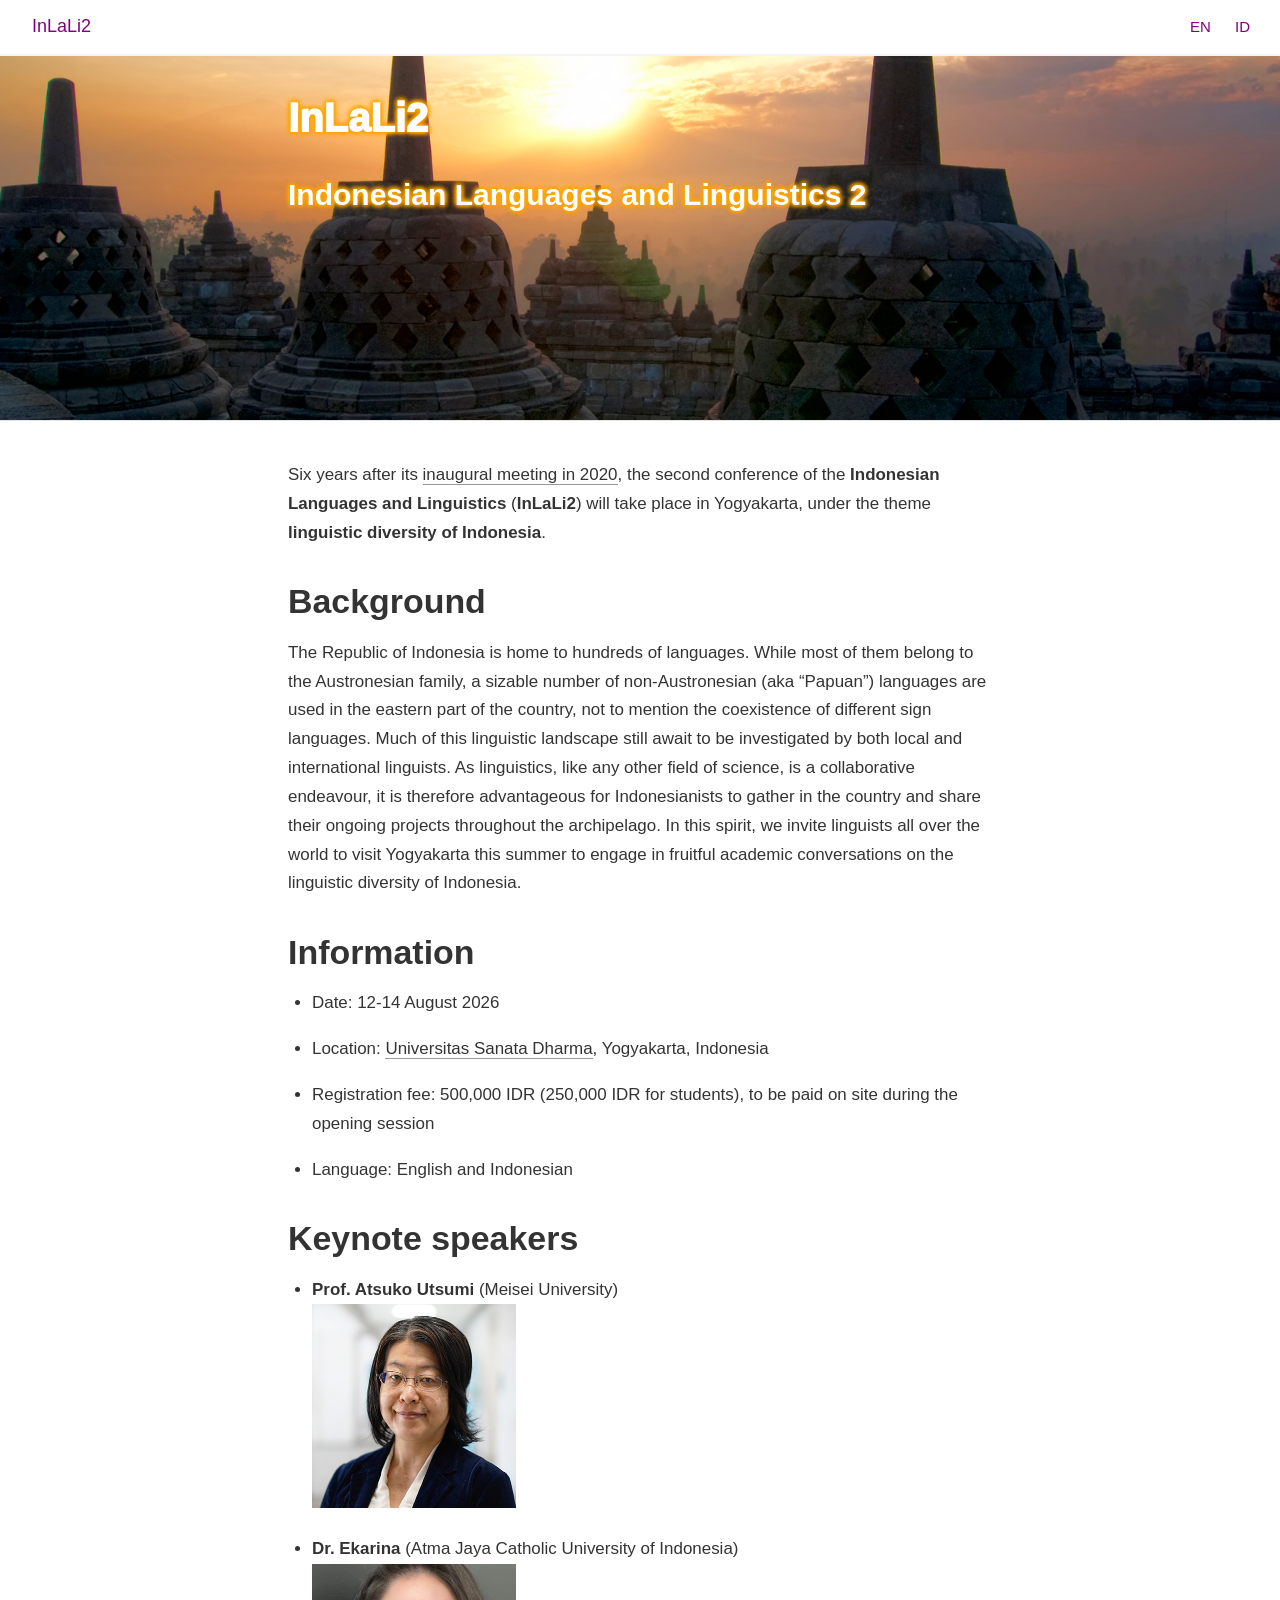
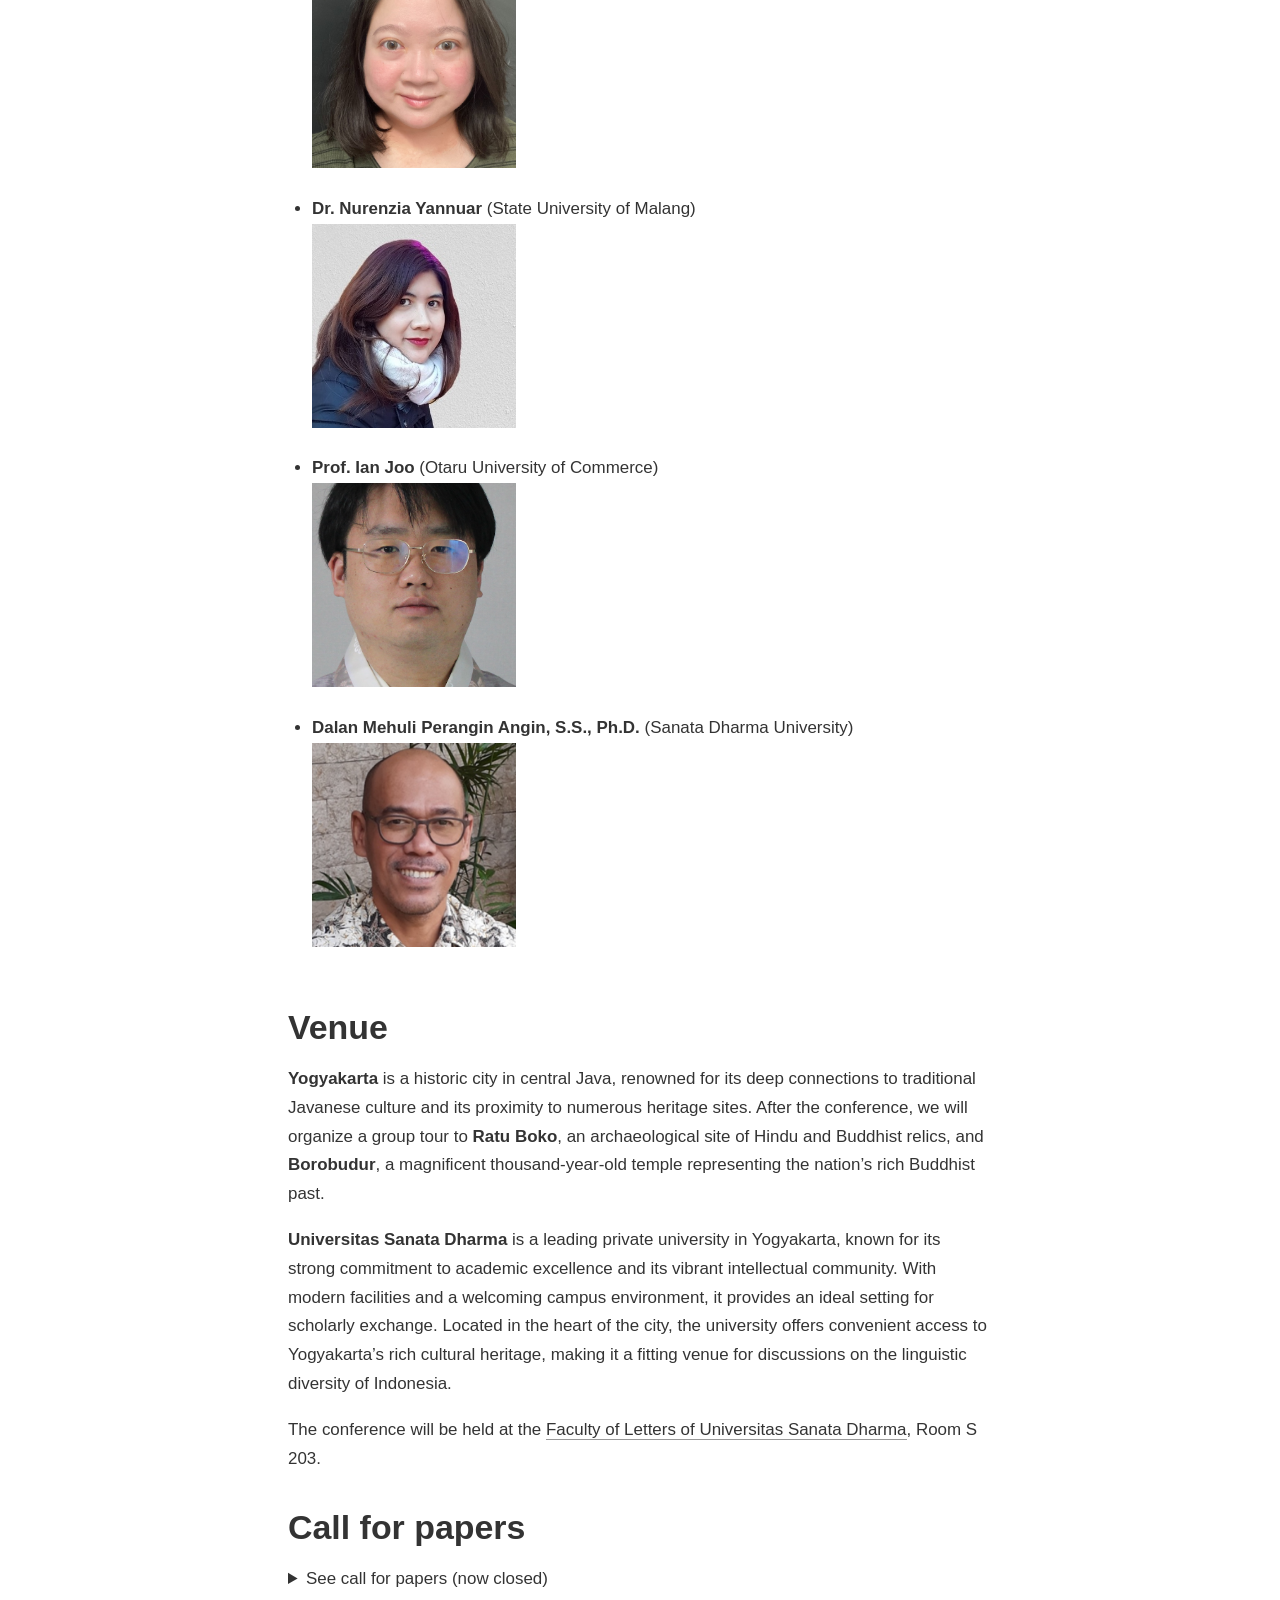
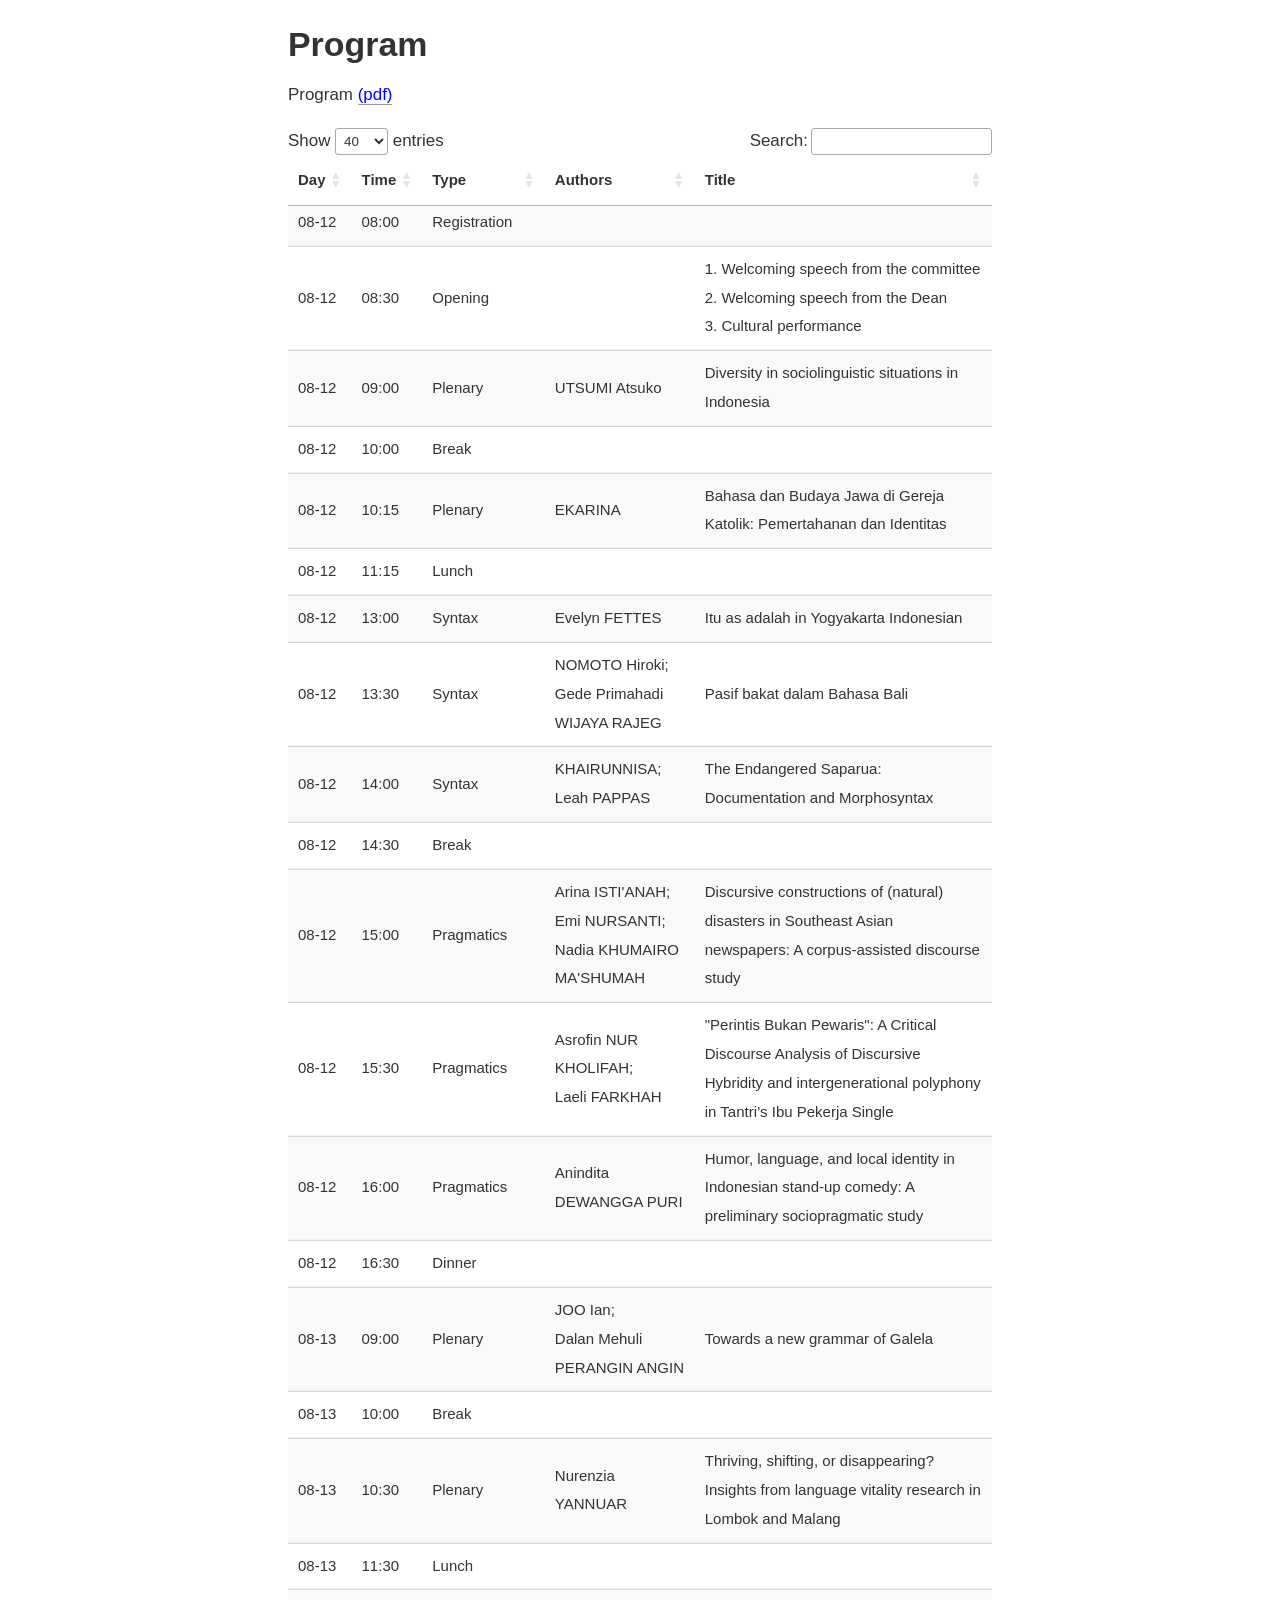
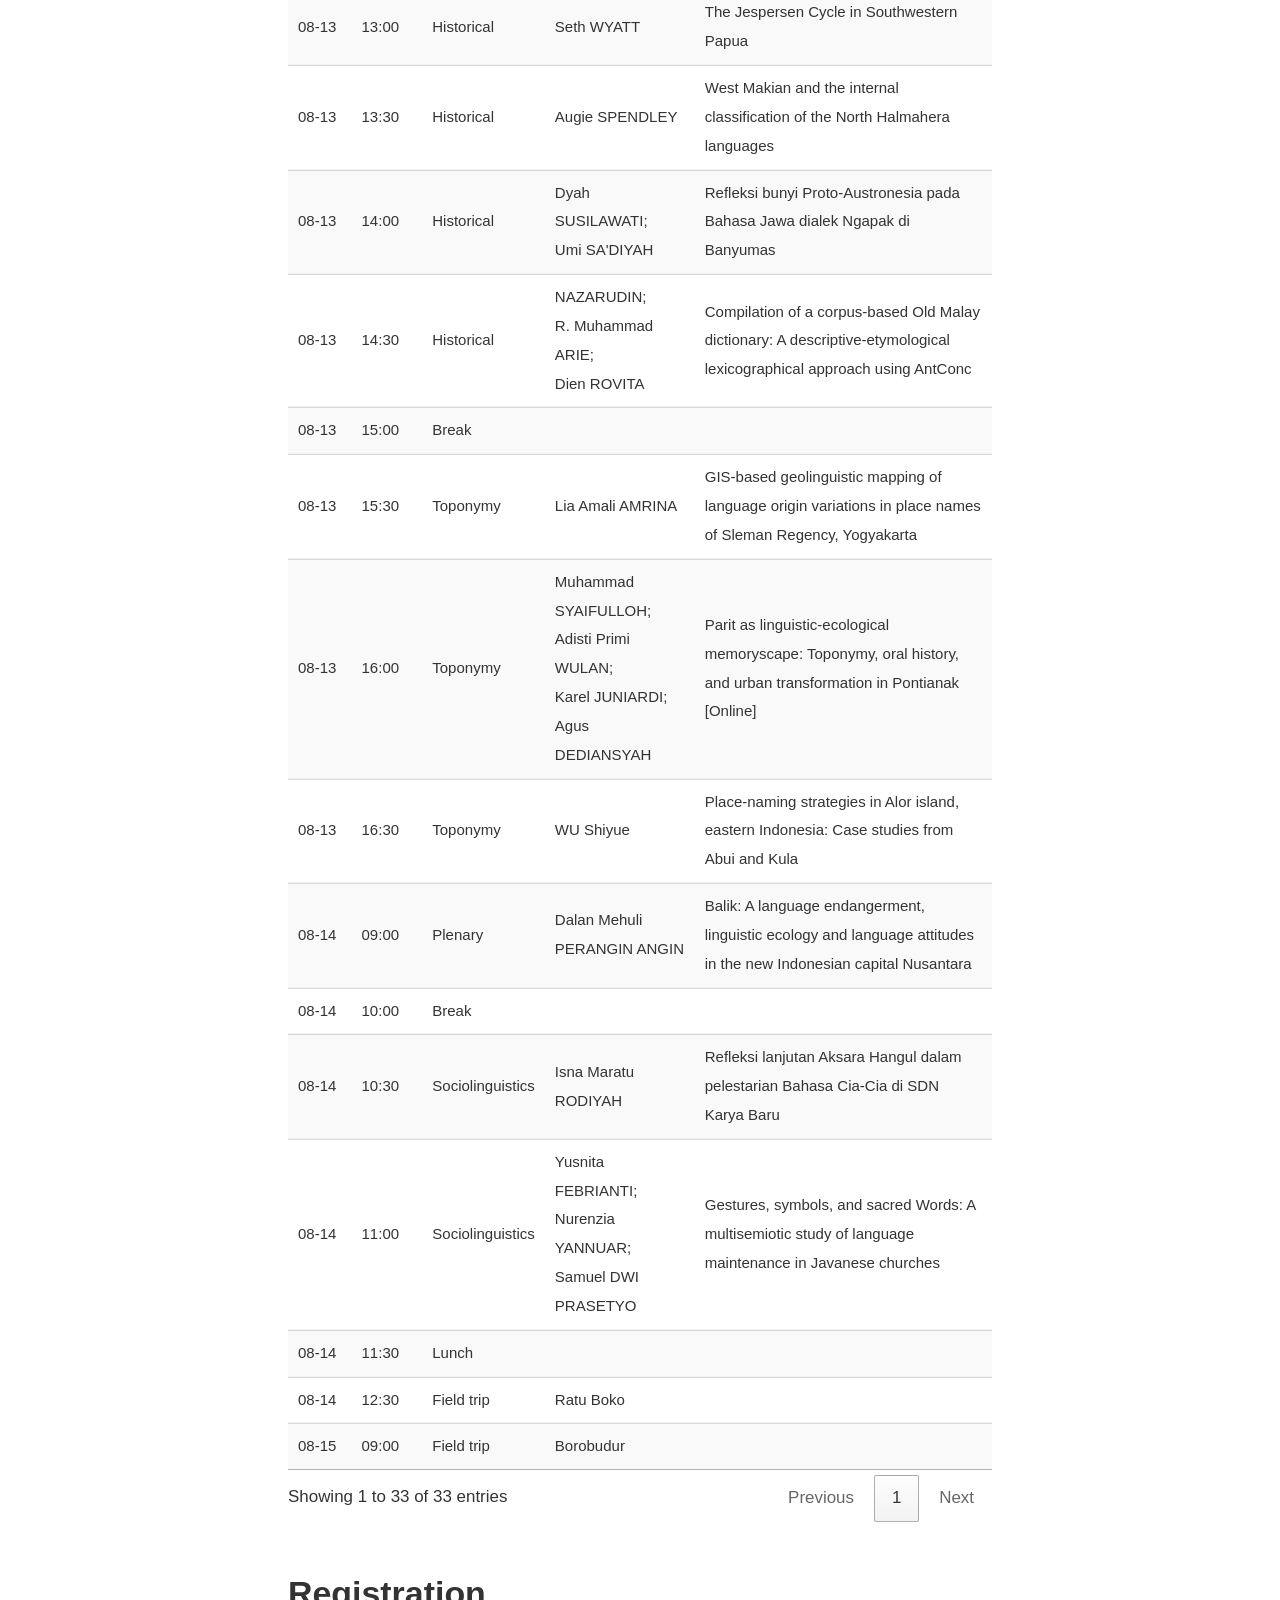
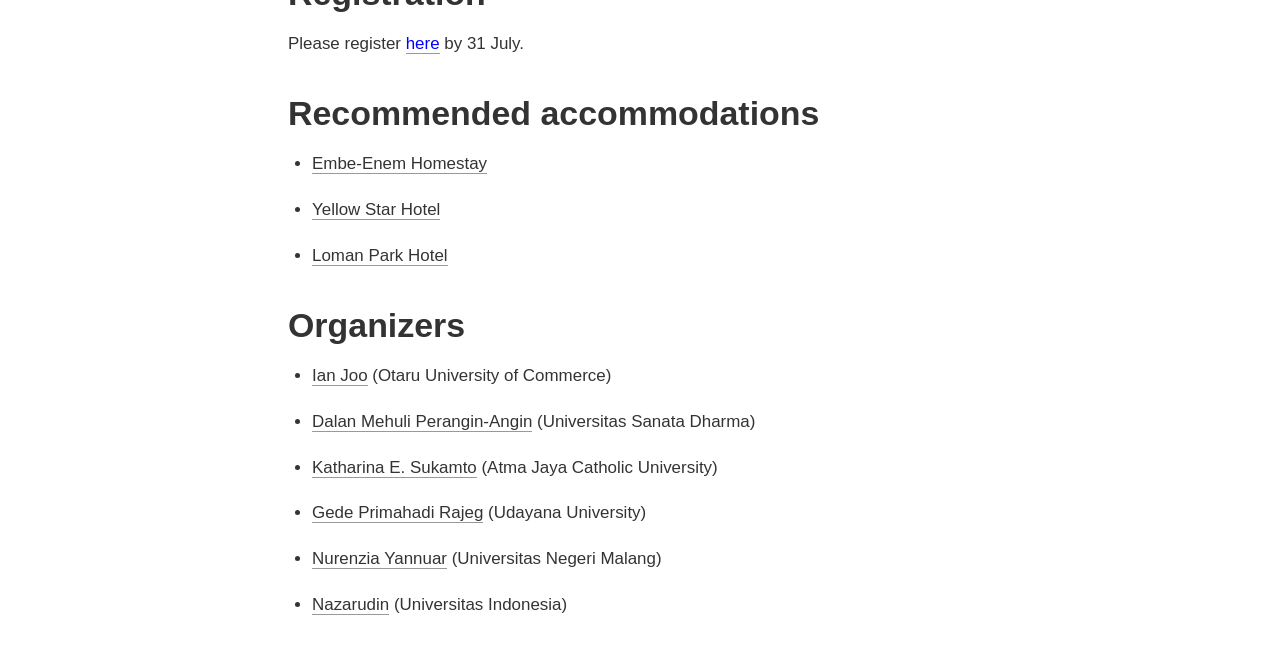
==== commit 27c46a6d: "Room" ====
--- a/docs/index.html
+++ b/docs/index.html
@@ -2644,7 +2644,7 @@
 <h1 id="venue">Venue</h1>
 <p><strong>Yogyakarta</strong> is a historic city in central Java, renowned for its deep connections to traditional Javanese culture and its proximity to numerous heritage sites. After the conference, we will organize a group tour to <strong>Ratu Boko</strong>, an archaeological site of Hindu and Buddhist relics, and <strong>Borobudur</strong>, a magnificent thousand-year-old temple representing the nation’s rich Buddhist past.</p>
 <p><strong>Universitas Sanata Dharma</strong> is a leading private university in Yogyakarta, known for its strong commitment to academic excellence and its vibrant intellectual community. With modern facilities and a welcoming campus environment, it provides an ideal setting for scholarly exchange. Located in the heart of the city, the university offers convenient access to Yogyakarta’s rich cultural heritage, making it a fitting venue for discussions on the linguistic diversity of Indonesia.</p>
-<p>The conference will be held at the <a href="https://web.usd.ac.id/fakultas/sastra">Faculty of Letters of Universitas Sanata Dharma</a>.</p>
+<p>The conference will be held at the <a href="https://web.usd.ac.id/fakultas/sastra">Faculty of Letters of Universitas Sanata Dharma</a>, Room S 203.</p>
 <h1 id="call-for-papers">Call for papers</h1>
 <details>
 <summary>
@@ -2687,8 +2687,8 @@
 <h1 id="program">Program</h1>
 <p>Program <span style="color:blue"><a href="InLaLi2program.pdf">(pdf)</a></span></p>
 <div class="layout-chunk" data-layout="l-body">
-<div class="datatables html-widget html-fill-item" id="htmlwidget-8dd03ee5aa24b5fc7ce3" style="width:100%;height:auto;"></div>
-<script type="application/json" data-for="htmlwidget-8dd03ee5aa24b5fc7ce3">{"x":{"filter":"none","vertical":false,"data":[["08-12","08-12","08-12","08-12","08-12","08-12","08-12","08-12","08-12","08-12","08-12","08-12","08-12","08-12","08-13","08-13","08-13","08-13","08-13","08-13","08-13","08-13","08-13","08-13","08-13","08-13","08-14","08-14","08-14","08-14","08-14","08-14","08-15"],["08:00","08:30","09:00","10:00","10:15","11:15","13:00","13:30","14:00","14:30","15:00","15:30","16:00","16:30","09:00","10:00","10:30","11:30","13:00","13:30","14:00","14:30","15:00","15:30","16:00","16:30","09:00","10:00","10:30","11:00","11:30","12:30","09:00"],["Registration","Opening","Plenary","Break","Plenary","Lunch","Syntax","Syntax","Syntax","Break","Pragmatics","Pragmatics","Pragmatics","Dinner","Plenary","Break","Plenary","Lunch","Historical","Historical","Historical","Historical","Break","Toponymy","Toponymy","Toponymy","Plenary","Break","Sociolinguistics","Sociolinguistics","Lunch","Field trip","Field trip"],[null,null,"UTSUMI Atsuko",null,"EKARINA",null,"Evelyn FETTES","NOMOTO Hiroki;<br> Gede Primahadi WIJAYA RAJEG","KHAIRUNNISA;<br> Leah PAPPAS",null,"Arina ISTI'ANAH;<br> Emi NURSANTI;<br> Nadia KHUMAIRO MA'SHUMAH","Asrofin NUR KHOLIFAH;<br> Laeli FARKHAH","Anindita DEWANGGA PURI",null,"JOO Ian;<br> Dalan Mehuli PERANGIN ANGIN",null,"Nurenzia YANNUAR",null,"Seth WYATT","Augie SPENDLEY","Dyah SUSILAWATI;<br> Umi SA'DIYAH","NAZARUDIN;<br> R. Muhammad ARIE;<br> Dien ROVITA",null,"Lia Amali AMRINA","Muhammad SYAIFULLOH;<br> Adisti Primi WULAN;<br> Karel JUNIARDI;<br> Agus DEDIANSYAH","WU Shiyue","Dalan Mehuli PERANGIN ANGIN",null,"Isna Maratu RODIYAH","Yusnita FEBRIANTI;<br> Nurenzia YANNUAR;<br> Samuel DWI PRASETYO",null,"Ratu Boko","Borobudur"],[null,"1. Welcoming speech from the committee<br>\r\n2. Welcoming speech from the Dean<br>\r\n3. Cultural performance","Diversity in sociolinguistic situations in Indonesia",null,"Bahasa dan Budaya Jawa di Gereja Katolik: Pemertahanan dan Identitas",null,"Itu as adalah in Yogyakarta Indonesian","Pasif bakat dalam Bahasa Bali","The Endangered Saparua: Documentation and Morphosyntax",null,"Discursive constructions of (natural) disasters in Southeast Asian newspapers: A corpus-assisted discourse study","\"Perintis Bukan Pewaris\": A Critical Discourse Analysis of Discursive Hybridity and intergenerational polyphony in Tantri’s Ibu Pekerja Single","Humor, language, and local identity in Indonesian stand-up comedy: A preliminary sociopragmatic study",null,"Towards a new grammar of Galela",null,"Thriving, shifting, or disappearing? Insights from language vitality research in Lombok and Malang",null,"The Jespersen Cycle in Southwestern Papua","West Makian and the internal classification of the North Halmahera languages","Refleksi bunyi Proto-Austronesia pada Bahasa Jawa dialek Ngapak di Banyumas","Compilation of a corpus-based Old Malay dictionary: A descriptive-etymological lexicographical approach using AntConc",null,"GIS-based geolinguistic mapping of language origin variations in place names of Sleman Regency, Yogyakarta","Parit as linguistic-ecological memoryscape: Toponymy, oral history, and urban transformation in Pontianak [Online]","Place-naming strategies in Alor island, eastern Indonesia: Case studies from Abui and Kula","Balik: A language endangerment, linguistic ecology and language attitudes in the new Indonesian capital Nusantara",null,"Refleksi lanjutan Aksara Hangul dalam pelestarian Bahasa Cia-Cia di SDN Karya Baru","Gestures, symbols, and sacred Words: A multisemiotic study of language maintenance in Javanese churches",null,null,null]],"container":"<table class=\"display\">\n  <thead>\n    <tr>\n      <th>Day<\/th>\n      <th>Time<\/th>\n      <th>Type<\/th>\n      <th>Authors<\/th>\n      <th>Title<\/th>\n    <\/tr>\n  <\/thead>\n<\/table>","options":{"scrollX":true,"pageLength":40,"columnDefs":[{"name":"Day","targets":0},{"name":"Time","targets":1},{"name":"Type","targets":2},{"name":"Authors","targets":3},{"name":"Title","targets":4}],"order":[],"autoWidth":false,"orderClasses":false,"lengthMenu":[10,25,40,50,100]}},"evals":[],"jsHooks":[]}</script>
+<div class="datatables html-widget html-fill-item" id="htmlwidget-067996d155aa974f654c" style="width:100%;height:auto;"></div>
+<script type="application/json" data-for="htmlwidget-067996d155aa974f654c">{"x":{"filter":"none","vertical":false,"data":[["08-12","08-12","08-12","08-12","08-12","08-12","08-12","08-12","08-12","08-12","08-12","08-12","08-12","08-12","08-13","08-13","08-13","08-13","08-13","08-13","08-13","08-13","08-13","08-13","08-13","08-13","08-14","08-14","08-14","08-14","08-14","08-14","08-15"],["08:00","08:30","09:00","10:00","10:15","11:15","13:00","13:30","14:00","14:30","15:00","15:30","16:00","16:30","09:00","10:00","10:30","11:30","13:00","13:30","14:00","14:30","15:00","15:30","16:00","16:30","09:00","10:00","10:30","11:00","11:30","12:30","09:00"],["Registration","Opening","Plenary","Break","Plenary","Lunch","Syntax","Syntax","Syntax","Break","Pragmatics","Pragmatics","Pragmatics","Dinner","Plenary","Break","Plenary","Lunch","Historical","Historical","Historical","Historical","Break","Toponymy","Toponymy","Toponymy","Plenary","Break","Sociolinguistics","Sociolinguistics","Lunch","Field trip","Field trip"],[null,null,"UTSUMI Atsuko",null,"EKARINA",null,"Evelyn FETTES","NOMOTO Hiroki;<br> Gede Primahadi WIJAYA RAJEG","KHAIRUNNISA;<br> Leah PAPPAS",null,"Arina ISTI'ANAH;<br> Emi NURSANTI;<br> Nadia KHUMAIRO MA'SHUMAH","Asrofin NUR KHOLIFAH;<br> Laeli FARKHAH","Anindita DEWANGGA PURI",null,"JOO Ian;<br> Dalan Mehuli PERANGIN ANGIN",null,"Nurenzia YANNUAR",null,"Seth WYATT","Augie SPENDLEY","Dyah SUSILAWATI;<br> Umi SA'DIYAH","NAZARUDIN;<br> R. Muhammad ARIE;<br> Dien ROVITA",null,"Lia Amali AMRINA","Muhammad SYAIFULLOH;<br> Adisti Primi WULAN;<br> Karel JUNIARDI;<br> Agus DEDIANSYAH","WU Shiyue","Dalan Mehuli PERANGIN ANGIN",null,"Isna Maratu RODIYAH","Yusnita FEBRIANTI;<br> Nurenzia YANNUAR;<br> Samuel DWI PRASETYO",null,"Ratu Boko","Borobudur"],[null,"1. Welcoming speech from the committee<br>\r\n2. Welcoming speech from the Dean<br>\r\n3. Cultural performance","Diversity in sociolinguistic situations in Indonesia",null,"Bahasa dan Budaya Jawa di Gereja Katolik: Pemertahanan dan Identitas",null,"Itu as adalah in Yogyakarta Indonesian","Pasif bakat dalam Bahasa Bali","The Endangered Saparua: Documentation and Morphosyntax",null,"Discursive constructions of (natural) disasters in Southeast Asian newspapers: A corpus-assisted discourse study","\"Perintis Bukan Pewaris\": A Critical Discourse Analysis of Discursive Hybridity and intergenerational polyphony in Tantri’s Ibu Pekerja Single","Humor, language, and local identity in Indonesian stand-up comedy: A preliminary sociopragmatic study",null,"Towards a new grammar of Galela",null,"Thriving, shifting, or disappearing? Insights from language vitality research in Lombok and Malang",null,"The Jespersen Cycle in Southwestern Papua","West Makian and the internal classification of the North Halmahera languages","Refleksi bunyi Proto-Austronesia pada Bahasa Jawa dialek Ngapak di Banyumas","Compilation of a corpus-based Old Malay dictionary: A descriptive-etymological lexicographical approach using AntConc",null,"GIS-based geolinguistic mapping of language origin variations in place names of Sleman Regency, Yogyakarta","Parit as linguistic-ecological memoryscape: Toponymy, oral history, and urban transformation in Pontianak [Online]","Place-naming strategies in Alor island, eastern Indonesia: Case studies from Abui and Kula","Balik: A language endangerment, linguistic ecology and language attitudes in the new Indonesian capital Nusantara",null,"Refleksi lanjutan Aksara Hangul dalam pelestarian Bahasa Cia-Cia di SDN Karya Baru","Gestures, symbols, and sacred Words: A multisemiotic study of language maintenance in Javanese churches",null,null,null]],"container":"<table class=\"display\">\n  <thead>\n    <tr>\n      <th>Day<\/th>\n      <th>Time<\/th>\n      <th>Type<\/th>\n      <th>Authors<\/th>\n      <th>Title<\/th>\n    <\/tr>\n  <\/thead>\n<\/table>","options":{"scrollX":true,"pageLength":40,"columnDefs":[{"name":"Day","targets":0},{"name":"Time","targets":1},{"name":"Type","targets":2},{"name":"Authors","targets":3},{"name":"Title","targets":4}],"order":[],"autoWidth":false,"orderClasses":false,"lengthMenu":[10,25,40,50,100]}},"evals":[],"jsHooks":[]}</script>
 </div>
 <h1 id="registration">Registration</h1>
 <p>Please register <a href="https://forms.gle/Ws6VveztC5bmmxWs7" style="color:blue">here</a> by 31 July.</p>
